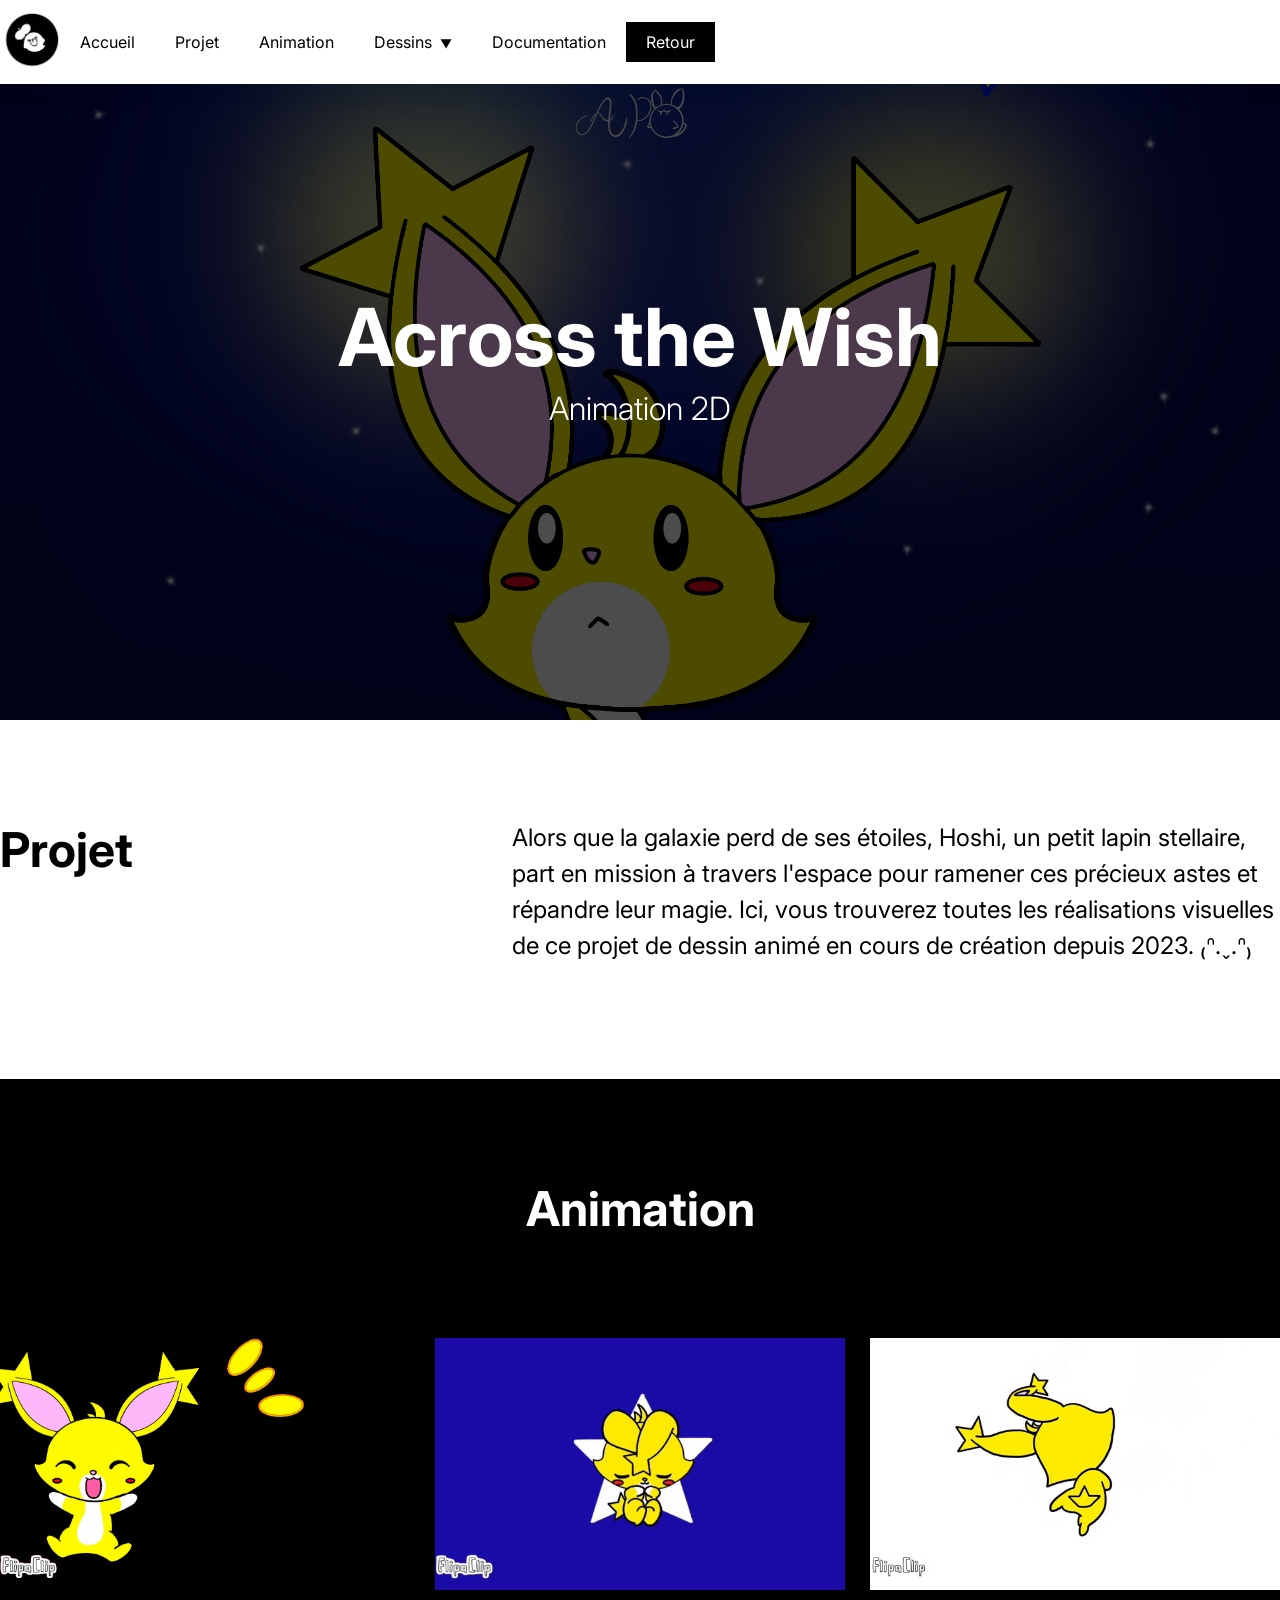
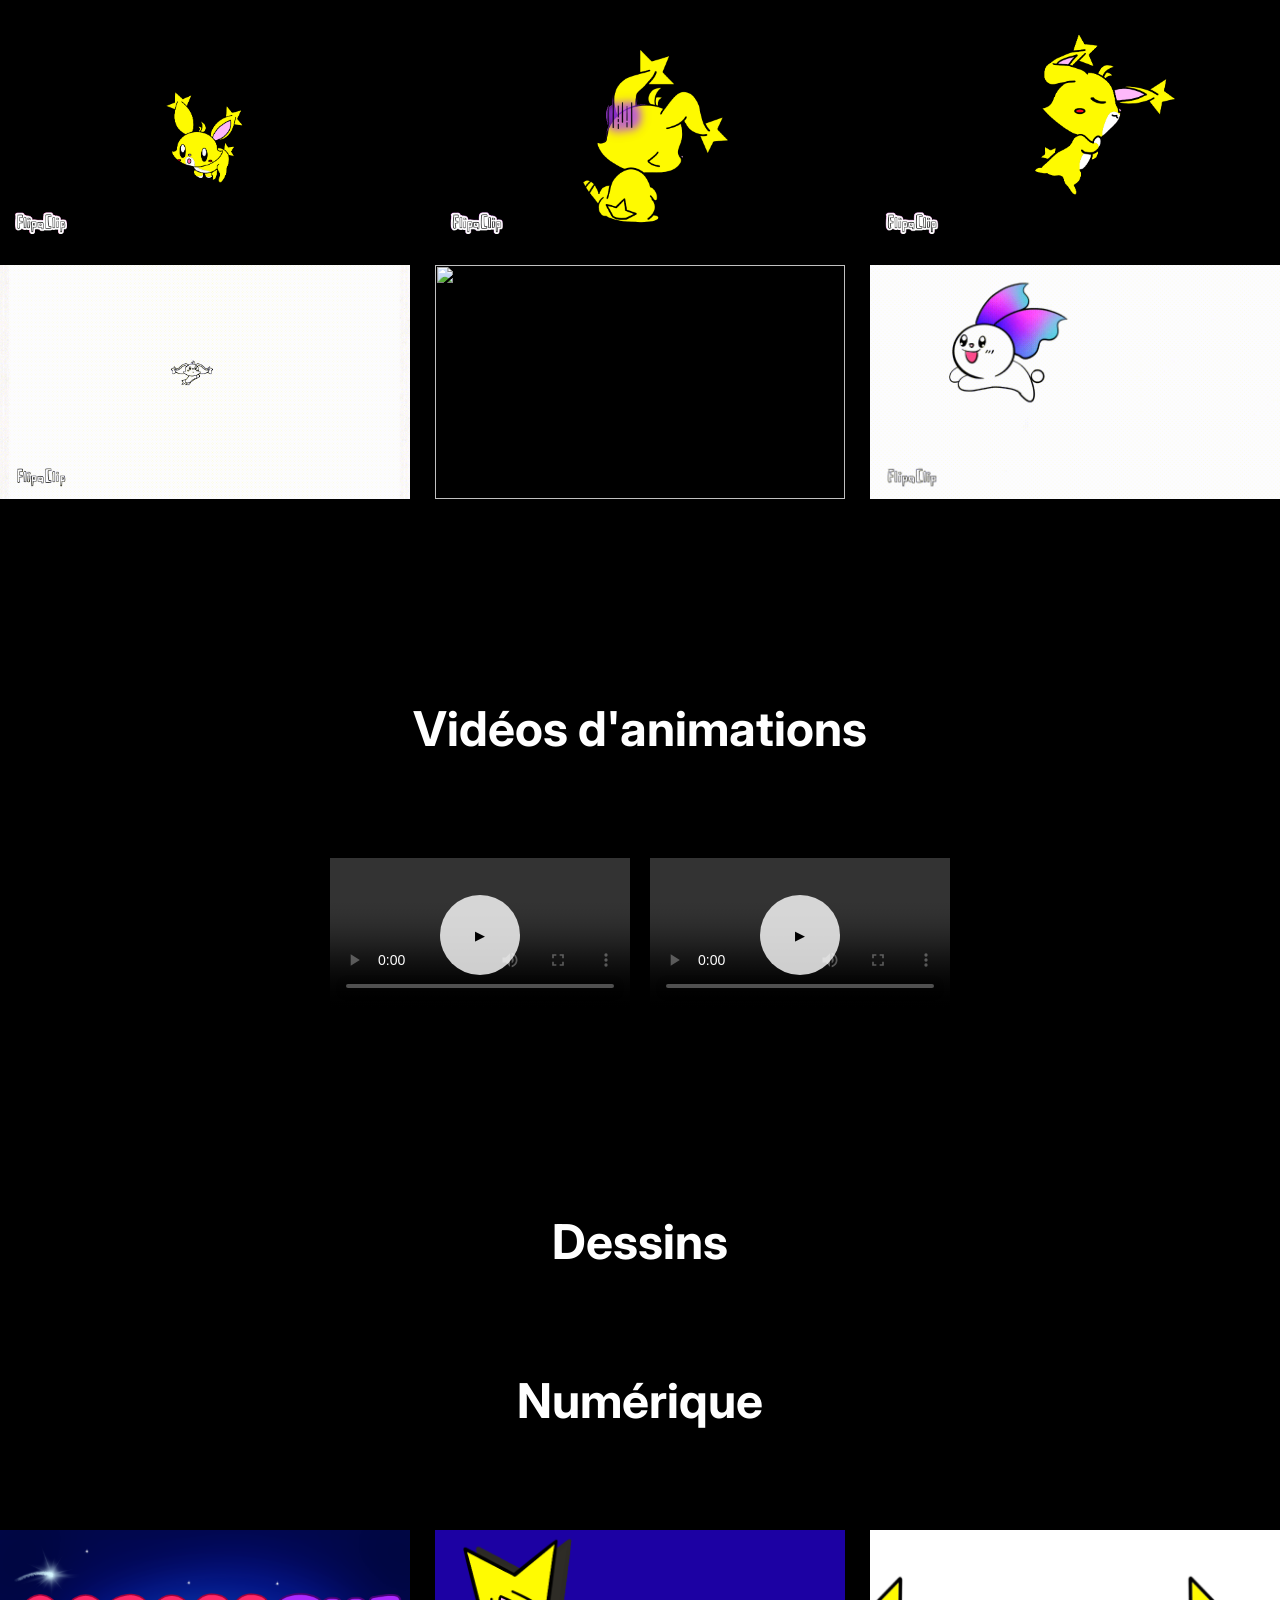
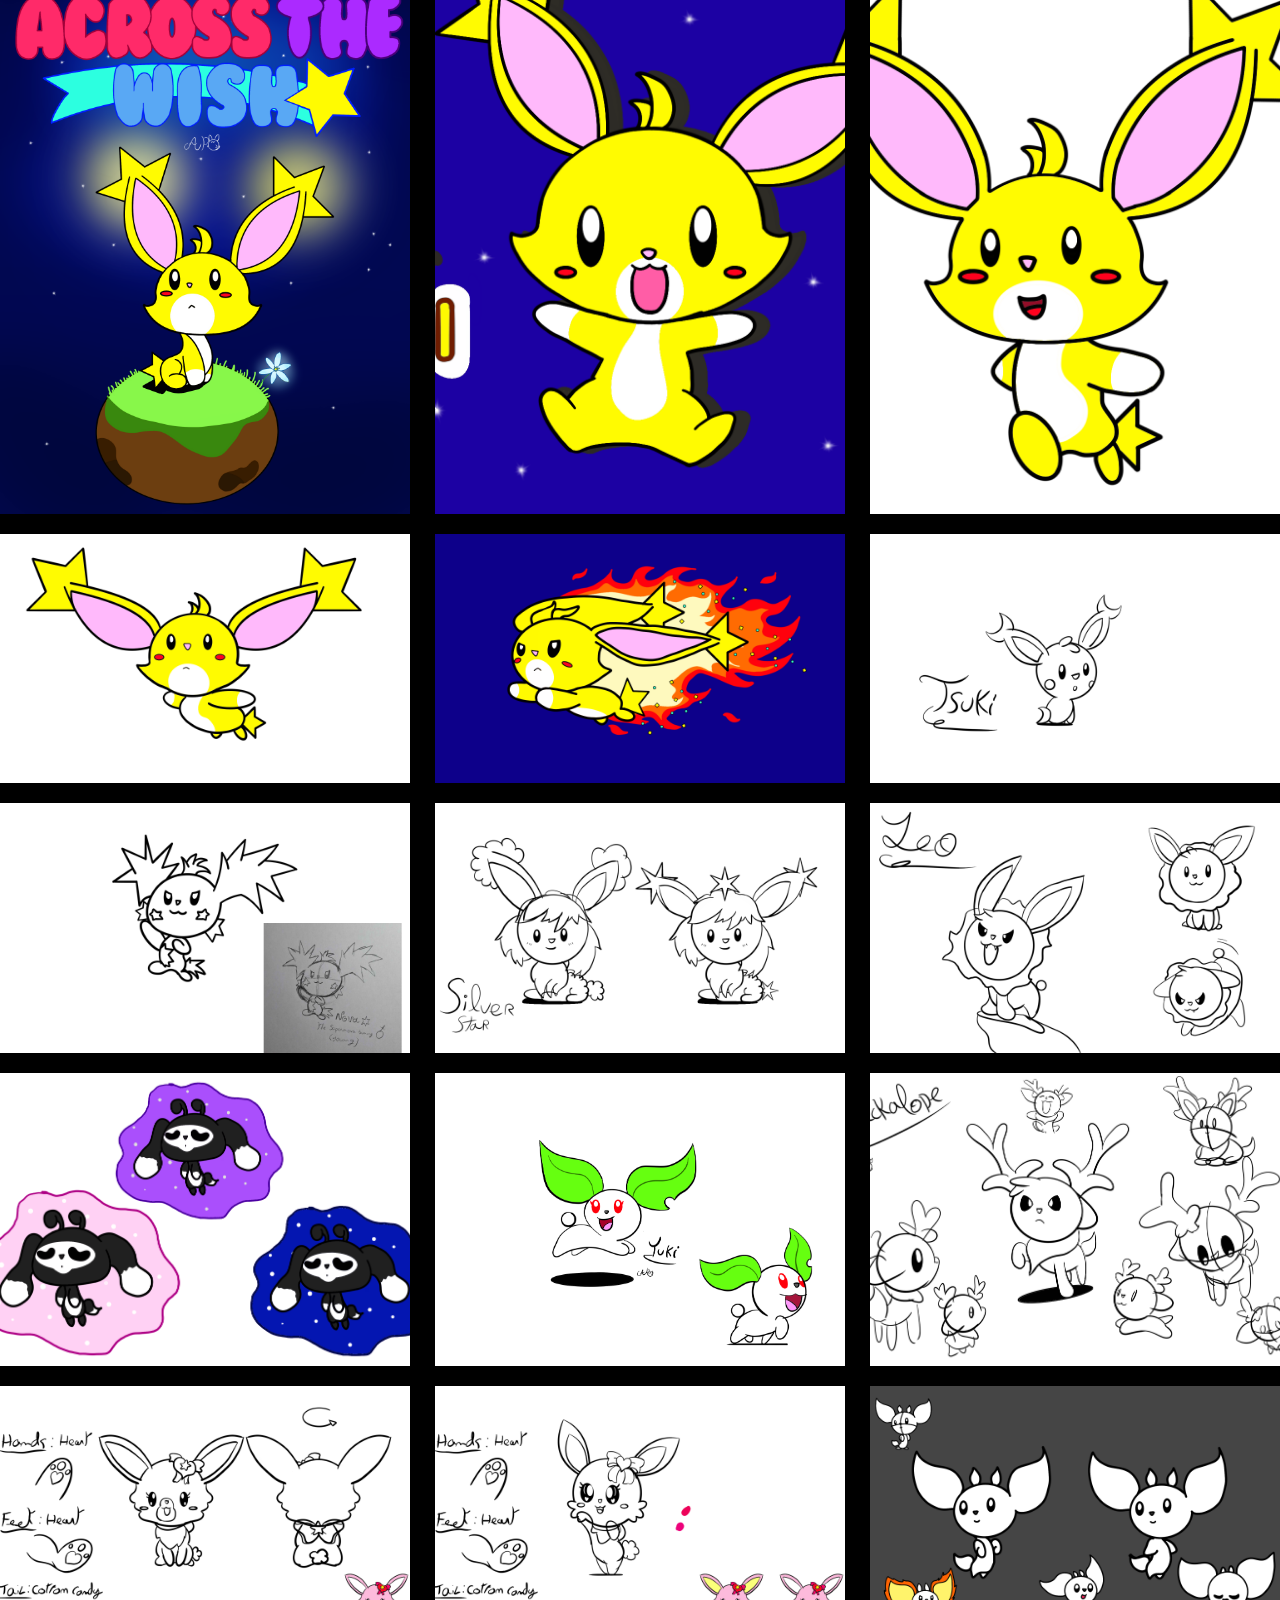
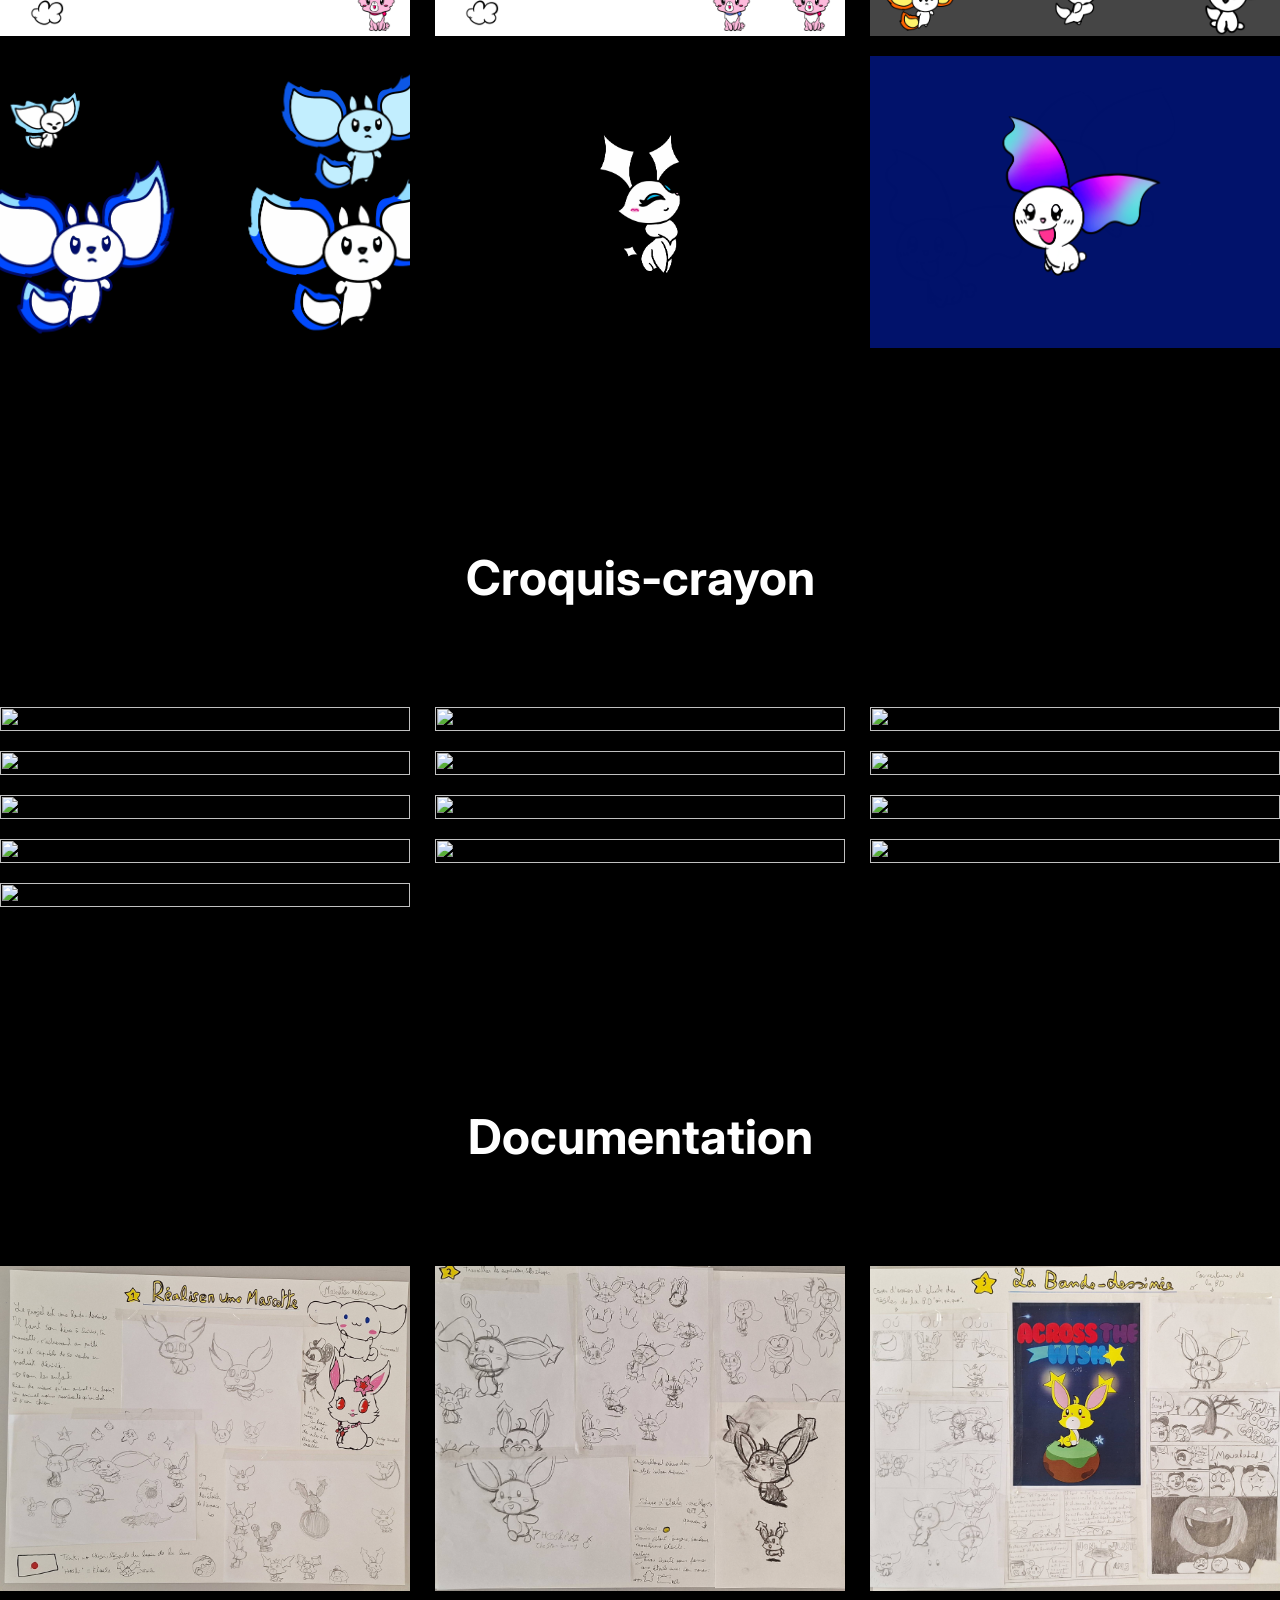
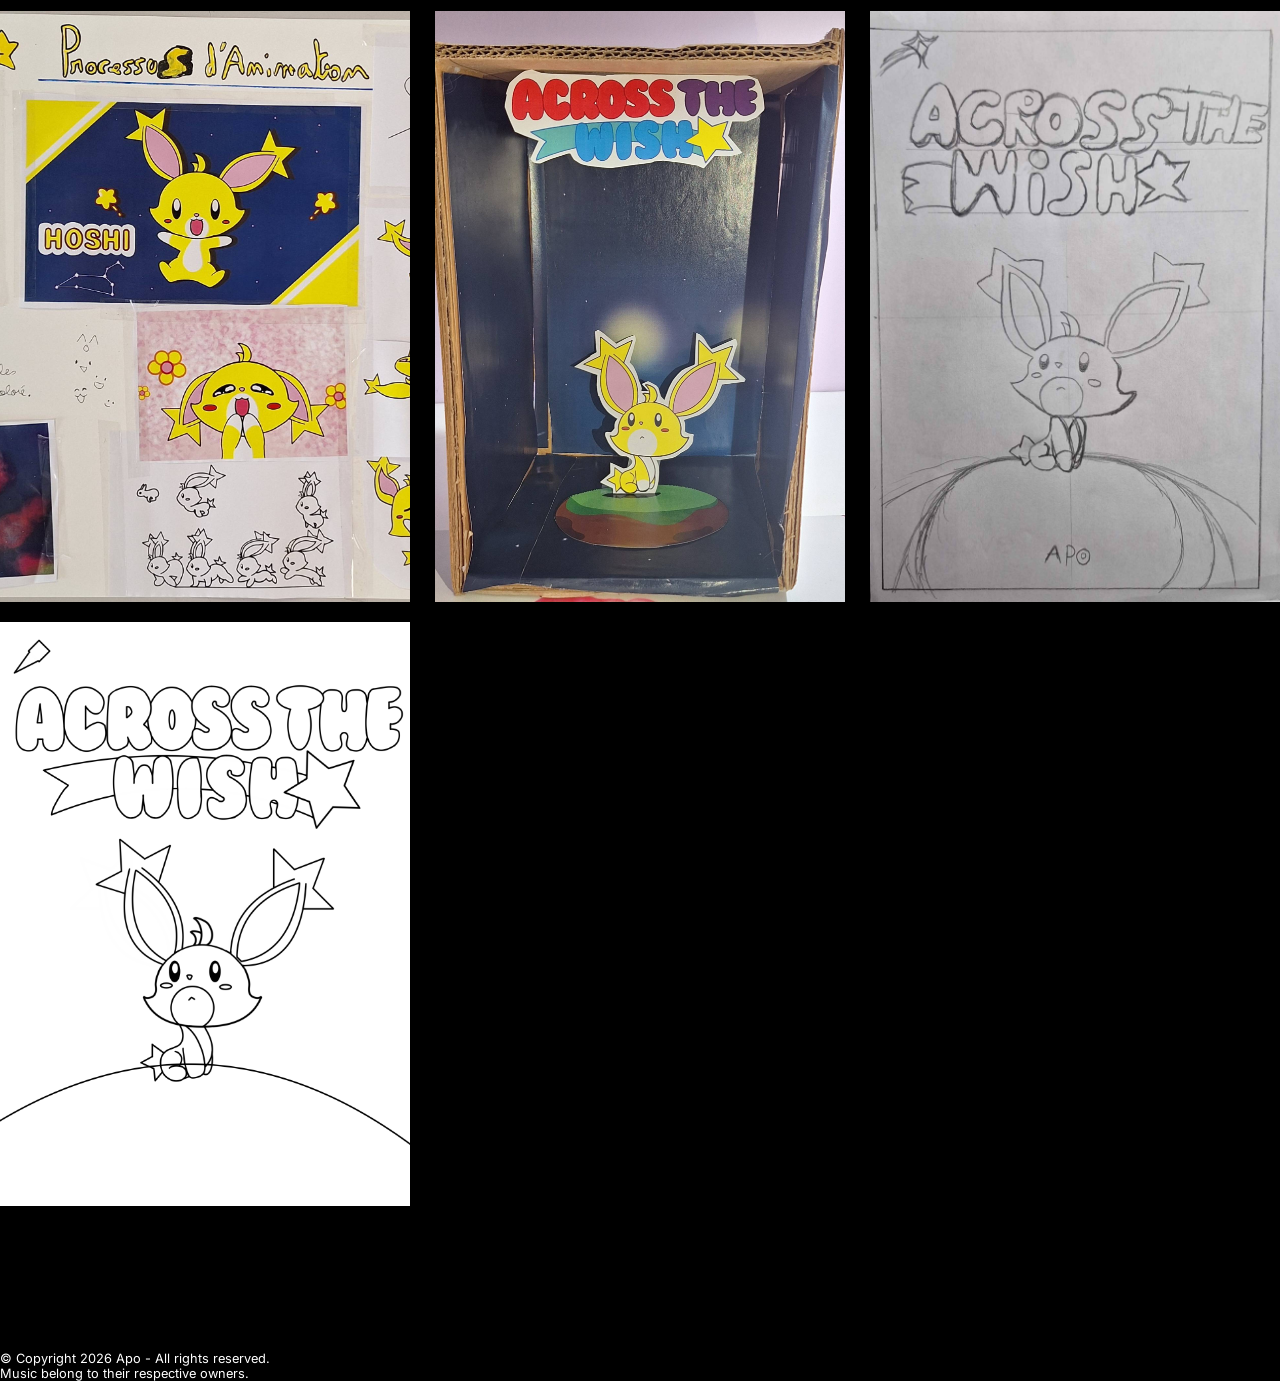
==== Gallery_1.html @ 6edc4057 "Update Gallery_1.html" ====
<!DOCTYPE html>
<html lang="fr">
    <head>
        <meta charset="utf-8" />
        <meta name="viewport" content="width=device-width, initial-scale=1" />
        <title>Across the Wish - Bubbleplace</title>
        <meta type="description" content="Voici mon portfolio" />
        <link href="https://fonts.googleapis.com/icon?family=Material+Icons" rel="stylesheet">
        <link rel="stylesheet" href="https://fonts.googleapis.com/css2?family=Material+Symbols+Outlined:opsz,wght,FILL,GRAD@20..48,100..700,0..1,-50..200&icon_names=home" />
        <link rel="stylesheet" href="https://fonts.googleapis.com/css2?family=Material+Symbols+Outlined:opsz,wght,FILL,GRAD@24,400,0,0&icon_names=palette" />
        <link rel="stylesheet" href="styles/styles.css" type="text/css">
        <script src="https://cdn.weglot.com/weglot.min.js"></script>
        <script src="js/weglot-init.js"></script>
    </head>
    <body>
        <header>
            <div class="boxed">
                <div class="flex aligncenter space-between">
                    <!-- GROUPE GAUCHE -->
                    <div class="left-group flex aligncenter">
                        <a href="img/website/Apopo_logo.png" class="header-logo">
                        <img src="img/website/Apopo_logo.png">
                        </a>
                    <ul class="header-menu header-menu-main">
                        <li><a href="#accueil">Accueil</a></li>
                        <li><a href="#projet">Projet</a></li>
                        <li><a href="#animation">Animation</a></li>
                        <li class="dropdown">
                            <a href="#dessins">Dessins<span class="dropdown-arrow">▼</span></a>
                            <ul class="submenu">
                                <li><a href="#numérique">Numérique</a></li> 
                                <li><a href="#croquis">Croquis-crayon</a></li>
                            </ul>
                        </li>
                        <li><a href="#documentation">Documentation</a></li>
                        <li><a href="./index.html#realisations">Retour</a></li>
                    </ul>
                </div>
            </div>
        </header>
        <div id="accueil" class="slider">
                <img src="img/Gallery_1/Title/Title_AW.png" class="slider-background">
                <div class="slider-content">
                    <h1>Across the Wish</h1>
                    <p>Animation 2D</p>
                </div>
            </div>

        <div id="projet" class="section">
            <div class="boxed">
                <div class="flex toColumn mCenter">
                    <div class="w40 wm100">
                        <h2>Projet</h2> 
                    </div>
                    <div class="w60 wm100">
                        <p>Alors que la galaxie perd de ses étoiles, Hoshi, un petit lapin stellaire, part en mission à travers l'espace pour ramener ces précieux astes et répandre leur magie. Ici, vous trouverez toutes les réalisations visuelles de ce projet de dessin animé en cours de création depuis 2023. ₍ᐢ.ˬ.ᐢ₎ </p>
                    </div>
                </div>
            </div>
        </div>

        <div id="animation" class="section dark">
            <div class="boxed text-center"> 
                <h2>Animation</h2>
                <div class="flex wrap gap20 space-between">
                    <div class="w32 wm47 gallery1">
                            <a href="img/Gallery_1/Animation_gif/Hoshi-youpi.gif"><img src="img/Gallery_1/Animation_gif/Hoshi-youpi.gif"></a>
                    </div>
                    <div class="w32 wm47 gallery1">
                            <a href="img/Gallery_1/Animation_gif/Hoshi-Intro.gif"><img src="img/Gallery_1/Animation_gif/Hoshi-Intro.gif"></a>
                    </div>
                    <div class="w32 wm47 gallery1">
                            <a href="img/Gallery_1/Animation_gif/Hoshi pirouette.gif"><img src="img/Gallery_1/Animation_gif/Hoshi pirouette.gif"></a>
                    </div>
                    <div class="w32 wm47 gallery1">
                            <a href="img/Gallery_1/Animation_gif/Hoshi-run.gif"><img src="img/Gallery_1/Animation_gif/Hoshi-run.gif"></a>
                    </div>
                    <div class="w32 wm47 gallery1">
                            <a href="img/Gallery_1/Animation_gif/Hoshi-sad.gif"><img src="img/Gallery_1/Animation_gif/Hoshi-sad.gif"></a>
                    </div>
                    <div class="w32 wm47 gallery1">
                            <a href="img/Gallery_1/Animation_gif/Hoshi-spin-infinite.gif"><img src="img/Gallery_1/Animation_gif/Hoshi-spin-infinite.gif"></a>
                    </div>
                    <div class="w32 wm47 gallery1">
                            <a href="img/Gallery_1/Animation_gif/Hoshi-vole-teste.gif"><img src="img/Gallery_1/Animation_gif/Hoshi-vole-teste.gif"></a>
                    </div>
                    <div class="w32 wm47 gallery1">
                            <a href="img/Gallery_1/Animation_gif/Introduction-du-projet.gif"><img src="img/Gallery_1/Animation_gif/Introduction-du-projet.gif"></a>
                    </div>
                    <div class="w32 wm47 gallery1">
                            <a href="img/Gallery_1/Animation_gif/Jumpingrabbit.gif"><img src="img/Gallery_1/Animation_gif/Jumpingrabbit.gif"></a>
                    </div>
                </div>
            </div>
        </div>

        <div id="video" class="section dark">
            <div class="boxed text-center"> 
                <h2>Vidéos d'animations</h2>
                <div class="flex wrap gap20" style="justify-content: center;">
                    <div style="max-width: 600px; position: relative;">
                        <video id="myVideo1" controls width="100%">
                            <source src="img/Gallery_1/Animation_vidéo/Hoshi Intro.mp4" type="video/mp4">
                        </video>
                        <button class="video-play-btn" id="playBtn1" onclick="document.getElementById('myVideo1').play()">
                            <span>▶</span>
                        </button>
                    </div>
                     <div style="max-width: 600px; position: relative;">
                        <video id="myVideo2" controls width="100%">
                            <source src="img/Gallery_1/Animation_vidéo/Introduction du projet.mp4" type="video/mp4">
                        </video>
                        <button class="video-play-btn" id="playBtn2" onclick="document.getElementById('myVideo2').play()">
                            <span>▶</span>
                        </button>
                    </div>
                </div>
            </div>
        </div>

        <div id="dessins" class="section dark">
                <div class="boxed text-center"> 
                    <h2>Dessins</h2>
                    <h2 id="numérique">Numérique</h2>
                    <div class="flex wrap gap20 space-between">
                        <div class="w32 wm47 gallery1">
                            <a href="img/Gallery_1/Title/Title_AW.png"><img src="img/Gallery_1/Title/Title_AW.png"></a>
                        </div>
                        <div class="w32 wm47 gallery1">
                            <a href="img/Gallery_1/Character/Numérique/Hoshi_presentation.png"><img src="img/Gallery_1/Character/Numérique/Hoshi_presentation.png"></a>
                        </div>
                        <div class="w32 wm47 gallery1">
                            <a href="img/Gallery_1/Character/Numérique/Hoshi_Artwork.png"><img src="img/Gallery_1/Character/Numérique/Hoshi_Artwork.png"></a>
                        </div>
                        <div class="w32 wm47 gallery1">
                            <a href="img/Gallery_1/Character/Numérique/Hoshi_Fly.png"><img src="img/Gallery_1/Character/Numérique/Hoshi_Fly.png"></a>
                        </div>
                        <div class="w32 wm47 gallery1">
                            <a href="img/Gallery_1/Character/Numérique/Hoshi_Dash.png"><img src="img/Gallery_1/Character/Numérique/Hoshi_Dash.png"></a>
                        </div>
                        <div class="w32 wm47 gallery1">
                            <a href="img/Gallery_1/Character/Numérique/Tsuki.png"><img src="img/Gallery_1/Character/Numérique/Tsuki.png"></a>
                        </div>
                        <div class="w32 wm47 gallery1">
                            <a href="img/Gallery_1/Character/Numérique/Nova_Artwork.png"><img src="img/Gallery_1/Character/Numérique/Nova_Artwork.png"></a>
                        </div>
                        <div class="w32 wm47 gallery1">
                            <a href="img/Gallery_1/Character/Numérique/Silver_star.png"><img src="img/Gallery_1/Character/Numérique/Silver_star.png"></a>
                        </div>
                        <div class="w32 wm47 gallery1">
                            <a href="img/Gallery_1/Character/Numérique/Leo.png"><img src="img/Gallery_1/Character/Numérique/Leo.png"></a>
                        </div>
                        <div class="w32 wm47 gallery1">
                            <a href="img/Gallery_1/Character/Numérique/Cosmo_Artwork2.png"><img src="img/Gallery_1/Character/Numérique/Cosmo_Artwork2.png"></a>
                        </div>
                        <div class="w32 wm47 gallery1">
                            <a href="img/Gallery_1/Character/Numérique/Yuki.png"><img src="img/Gallery_1/Character/Numérique/Yuki.png"></a>
                        </div>
                        <div class="w32 wm47 gallery1">
                            <a href="img/Gallery_1/Character/Numérique/Jackalope.png"><img src="img/Gallery_1/Character/Numérique/Jackalope.png"></a>
                        </div>
                        <div class="w32 wm47 gallery1">
                            <a href="img/Gallery_1/Character/Numérique/Heart_rabbit_concept.png"><img src="img/Gallery_1/Character/Numérique/Heart_rabbit_concept.png"></a>
                        </div>
                        <div class="w32 wm47 gallery1">
                            <a href="img/Gallery_1/Character/Numérique/Heart_rabbit.png"><img src="img/Gallery_1/Character/Numérique/Heart_rabbit.png"></a>
                        </div>
                        <div class="w32 wm47 gallery1">
                            <a href="img/Gallery_1/Character/Numérique/Lumi_Artwork.png"><img src="img/Gallery_1/Character/Numérique/Lumi_Artwork.png"></a>
                        </div>
                        <div class="w32 wm47 gallery1">
                            <a href="img/Gallery_1/Character/Numérique/Lumi_Artwork2.png"><img src="img/Gallery_1/Character/Numérique/Lumi_Artwork2.png"></a>
                        </div>
                        <div class="w32 wm47 gallery1">
                            <a href="img/Gallery_1/Character/Numérique/Stella_pose.png"><img src="img/Gallery_1/Character/Numérique/Stella_pose.png"></a>
                        </div>
                        <div class="w32 wm47 gallery1">
                            <a href="img/Gallery_1/Character/Numérique/Aurora.png"><img src="img/Gallery_1/Character/Numérique/Aurora.png"></a>
                        </div>
                    </div>
                </div>
            </div>
        </div>
        <div id="croquis" class="section dark">
            <div class="boxed text-center"> 
                <h2>Croquis-crayon</h2>
                <div class="flex wrap gap20 space-between">
                    <div class="w32 wm47 gallery1">
                            <a href="img/Gallery_1/Character/croquis/Hoshi_croquis.jpg"><img src="img/Gallery_1/Character/croquis/Hoshi_croquis.jpg"></a>
                        </div>
                        <div class="w32 wm47 gallery1">
                            <a href="img/Gallery_1/Character/croquis/Hoshi expressions_croquis.jpg"><img src="img/Gallery_1/Character/croquis/Hoshi expressions_croquis.jpg"></a>
                        </div>
                        <div class="w32 wm47 gallery1">
                            <a href="img/Gallery_1/Character/croquis/Hoshi fly 1_croquis.jpg"><img src="img/Gallery_1/Character/croquis/Hoshi fly 1_croquis.jpg"></a>
                        </div>
                        <div class="w32 wm47 gallery1">
                            <a href="img/Gallery_1/Character/croquis/Hoshi fly 2_croquis.jpg"><img src="img/Gallery_1/Character/croquis/Hoshi fly 2_croquis.jpg"></a>
                        </div>
                        <div class="w32 wm47 gallery1">
                            <a href="img/Gallery_1/Character/croquis/Hoshi dash_croquis.jpg"><img src="img/Gallery_1/Character/croquis/Hoshi dash_croquis.jpg"></a>
                        </div>
                        <div class="w32 wm47 gallery1">
                            <a href="img/Gallery_1/Character/croquis/Hoshi_fusain.jpg"><img src="img/Gallery_1/Character/croquis/Hoshi_fusain.jpg"></a>
                        </div>
                        <div class="w32 wm47 gallery1">
                            <a href="img/Gallery_1/Character/croquis/Hoshi_croquis2.jpg"><img src="img/Gallery_1/Character/croquis/Hoshi_croquis2.jpg"></a>
                        </div>
                        <div class="w32 wm47 gallery1">
                            <a href="img/Gallery_1/Character/croquis/Moon_croquis.jpg"><img src="img/Gallery_1/Character/croquis/Moon_croquis.jpg"></a>
                        </div>
                        <div class="w32 wm47 gallery1">
                            <a href="img/Gallery_1/Character/croquis/Page de croquis.jpg"><img src="img/Gallery_1/Character/croquis/Page de croquis.jpg"></a>
                        </div>
                        <div class="w32 wm47 gallery1">
                            <a href="img/Gallery_1/Character/croquis/Lumi_croquis.jpg"><img src="img/Gallery_1/Character/croquis/Lumi_croquis.jpg"></a>
                        </div>
                        <div class="w32 wm47 gallery1">
                            <a href="img/Gallery_1/Character/croquis/Lumi_croquis2.jpg"><img src="img/Gallery_1/Character/croquis/Lumi_croquis2.jpg"></a>
                        </div>
                        <div class="w32 wm47 gallery1">
                            <a href="img/Gallery_1/Character/Croquis/Cosmo_croquis.jpg"><img src="img/Gallery_1/Character/croquis/Cosmo_croquis.jpg"></a>
                        </div>
                        <div class="w32 wm47 gallery1">
                            <a href="img/Gallery_1/Character/croquis/Angora_Sunny_croquis.jpg"><img src="img/Gallery_1/Character/croquis/Angora_Sunny_croquis.jpg"></a>
                        </div>
                    </div>
                </div>
            </div>
        </div>
        <div id="documentation" class="section dark">
                <div class="boxed text-center"> 
                    <h2>Documentation</h2>
                    <div class="flex wrap gap20 space-between">
                        <div class="w32 wm47 gallery1">
                            <a href="img/Gallery_1/Dossier documentaire/Planche 1.jpg"><img src="img/Gallery_1/Dossier documentaire/Planche 1.jpg"></a>
                        </div>
                        <div class="w32 wm47 gallery1">
                            <a href="img/Gallery_1/Dossier documentaire/Planche 2.jpg"><img src="img/Gallery_1/Dossier documentaire/Planche 2.jpg"></a>
                        </div>
                        <div class="w32 wm47 gallery1">
                            <a href="img/Gallery_1/Dossier documentaire/Planche 3.jpg"><img src="img/Gallery_1/Dossier documentaire/Planche 3.jpg"></a>
                        </div>
                        <div class="w32 wm47 gallery1">
                            <a href="img/Gallery_1/Dossier documentaire/Planche 4.jpg"><img src="img/Gallery_1/Dossier documentaire/Planche 4.jpg"></a>
                        </div>
                        <div class="w32 wm47 gallery1">
                            <a href="img/Gallery_1/Promotion/Across the wish Nookbook.jpg"><img src="img/Gallery_1/Promotion/Across the wish Nookbook.jpg"></a>
                        </div>
                        <div class="w32 wm47 gallery1">
                            <a href="img/Gallery_1/Title/Title_croquis.jpg"><img src="img/Gallery_1/Title/Title_croquis.jpg"></a>
                        </div>
                        <div class="w32 wm47 gallery1">
                            <a href="img/Gallery_1/Title/Title_croquis_numérique.png"><img src="img/Gallery_1/Title/Title_croquis_numérique.png"></a>
                        </div>
                    </div>
                </div>
            </div>
            <footer id="infos">
                    <br><br><br>&copy; Copyright 2026 Apo - All rights reserved.  <br> Music belong to their respective owners.
            </footer>
        </div>
    
        <!-- Lightbox / visualiseur plein écran -->
        <div id="lightbox" class="hidden" aria-hidden="true">
            <button class="lb-close" aria-label="Fermer">&times;</button>
            <button class="lb-prev" aria-label="Précédent">&#10094;</button>
            <div class="lb-content">
                <img class="lb-image" src="" alt="">
                <div class="lb-caption"></div>
            </div>
            <button class="lb-next" aria-label="Suivant">&#10095;</button>
        </div>

    <script src="js/app.js"></script>
    </body>
</html>
---- styles/styles.css ----
@import url('https://fonts.googleapis.com/css2?family=Inter:ital,opsz,wght@0,14..32,100..900;1,14..32,100..900&display=swap');

*{
    margin: 0;
    padding: 0;
}

body{
    font-family: 'Inter', sans-serif;
}

.slider{
    width: 100%;
    min-height: 80vh;
    aspect-ratio: 16/9;
    background: #000;
    position: relative;
}

.slider-background{
    width: 100%;
    height: 100%;
    object-fit: cover;
    filter: brightness(30%);
}

.slider-content{
    position: absolute;
    top: 50%;
    left: 50%;
    transform: translate(-50%, -50%);
    text-align: center;
}

h1{
    color: #fff;
    font-size: 5rem;
}

h2{
    font-size: 3rem;
    margin-bottom: 100px;
}

p{
    font-size: 1.5rem;
    line-height: 1.5em;
}

.slider-content p{
    color: #fff;
    font-size: 2rem;
    font-weight: 300;
}

.section{
    padding: 100px 0;
}

.boxed{
    max-width: 1280px;
    margin-inline: auto;
}

.flex{
    display: flex;
}

.dark{
    background: #000;
    color: #fff;
}

.w40{
    width: 40%;
}

.w60{
    width: 60%;
}

.text-center{
    text-align: center;
}

.w25{
    width: 25%;
}

.w32{
    width: 32%;
}

.space-between{
    justify-content: space-between;
}

.gap20{
    gap: 20px;
}

.wrap{
    flex-wrap: wrap;
}


.skill{
    background: #fff;
    border-radius: 15px;
    padding: 20px;
    box-sizing: border-box;
    flex: 1 1 calc(25% - 15px);
    min-width: 0;
}

.skill img{
    width: 100px;
    height: 100px;
    aspect-ratio: 1/1;
    object-fit: contain;
}

.skill h3{
    color: #000;
    margin-top: 10px;
}

.realisation{
    height: auto;
    aspect-ratio: 1/1;
    position: relative;
}

.realisation h3{
    position: absolute;
    top: 50%;
    left: 50%;
    transform: translate(-50%, -50%);
    font-size: 2rem;
    width: max-content;
    opacity: 0;
    transition: .4s ease;
}

.realisation a{
    display: block;
    width: 100%;
    height: 100%;
    text-decoration: none;
    color: #fff;
}

.realisation img{
    width: 100%;
    height: 100%;
    object-fit: cover;
    filter: brightness(40%);
    transition: .4s ease;
}

.realisation:hover img{
    filter: brightness(60%);
}

.realisation:hover h3{
    opacity: 1;
}

.gallery1 img{
    width: 100%;
    height: 100%;
    object-fit: cover;
}

.gallery1 a, .gallery1 img{
    cursor: pointer;
}

.icon{
    display: block;
    font-size: 40px !important;
}

.label{
    display: block;
    font-weight: 700;
    text-transform: uppercase;
    margin: 10px 0;
    font-size: 1.5rem;
}

.value{
    display: block;
    font-size: 1.2rem;
}

.contact{
    border: 2px dashed #fff;
    border-radius: 15px;
    padding: 30px;
    box-sizing: border-box;
}

.icons8-discord{
    margin: 0 auto;
}

.aligncenter{
    align-items: center;
}

header{
    position: fixed;
    top: 0;
    left: 0;
    width: 100%;
    background: #fff;
    z-index: 999;
    padding-block: 10px;
    box-shadow: 1px 1px 25px rgba(0,0,0,0.07);
}

.header-logo{
    display: block;
}

.header-logo img{
    width: 60px;
}

.header-menu{
    display: flex;
    align-items: center;
    list-style: none;
    padding: 0;
    margin: 0;
}


.header-menu-lang {
    display: flex;
    gap: 10px;
    list-style: none;
    margin: 0;
    padding: 0;
}

/* Styles de base */
.lang-btn {
    background: transparent;
    border: 2px dashed transparent; /* invisible par défaut */
    padding: 6px 14px;
    border-radius: 10px;
    cursor: pointer;
    transition: .2s ease;
    font-size: 14px;
}

/* Effet au survol */
.lang-btn:hover {
    background: rgba(0,0,0,0.05);
}

/* ✅ Cadre actif */
.lang-btn.active {
    border-color: #fff;              /* pointillés blancs comme ton image */
    outline: 2px solid #000;         /* léger contraste */
    outline-offset: 3px;
}

.header-menu-main li a, .header-menu-lang li a{
    text-decoration: none;
    color: #000;
    padding: 10px 20px;
    display: block;
    box-sizing: border-box;
    transition: .2s ease;
}

.active{
    display: flex;
}

.header-menu-main li a:hover, .header-menu-lang li a:hover{
    background-color: #f2f2f2;
}

.header-menu-main li:last-child a{
    background-color: black;
    color: #fff;
}

/* Dropdown menu */
.dropdown{
    position: relative;
}

.submenu{
    display: none;
    position: absolute;
    top: 100%;
    left: 0;
    background: #fff;
    list-style: none;
    border-radius: 0 0 6px 6px;
    box-shadow: 0 4px 8px rgba(0,0,0,0.1);
    padding: 0;
    min-width: 180px;
    flex-direction: column;
}

.dropdown:hover .submenu{
    display: flex;
}

.submenu li a{
    display: block;
    padding: 12px 20px;
    text-decoration: none;
    color: #000;
    text-align: center;
    transition: background-color .2s ease;
}

.submenu li a:hover{
    background-color: #f2f2f2;
}

.dropdown-arrow{
    margin-left: 8px;
    display: inline-block;
    font-size: 0.75em;
    transition: transform .3s ease;
}

.dropdown:hover .dropdown-arrow{
    transform: rotate(180deg);
}

.header-menu-mobile{
    display: none;
    cursor: pointer;
    padding: 8px;
    border-radius: 4px;
    transition: 0.3s ease;
}

.header-menu-mobile:hover {
    background-color: #f0f0f0;
}

.header-menu-mobile .material-icons {
    font-size: 24px;
}

@media(max-width:810px){

    header{
        height: 60px !important;
    }

    .header-menu-mobile{
        display: flex;
        border: 0px;
        background-color: transparent;
        position: relative;
        left: auto;
        top: auto;
        transform: none;
        z-index: 991;
    }

    .header-logo{
        position: absolute;
        left: 50%;
        top: 50%;
        transform: translate(-50%, -50%);
        z-index: 9;
    }

    .header-menu{
        position: fixed;
        top: 60px;
        left: 0;
        width: 100%;
        height: calc(100vh - 60px);
        background-color: #fff;
        flex-direction: column;
        align-items: center;
        justify-content: center;
        gap: 30px;
        display: none;
        z-index: 990;
    }

    .header-menu.active{
        display: flex;
    }

    .header-menu li:last-child a{
        margin-top: 10px;
    }

    .header-menu li a {
        font-size: 1.1rem;
    }

    h2{
        font-size: 1.75rem;
        margin-bottom: 30px;
    }

    .slider{
        height: 60vh;
        margin-top: 60px;
    }

    .slider-content{
        width: 90%;
    }

    .slider-content p{
        margin-top: 20px;
        font-size: 1.5rem;
        text-wrap: balance;
    }

    h1{
        font-size: 2rem;
    }

    p{
        font-size: 1rem;
        text-wrap: balance;
    }

    .toColumn{
        flex-direction: column;
    }

    .mCenter{
        justify-content: center;
        align-items: center;
        text-align: center;
    }

    .wm100{
        width: 100% !important;
    }

    .section{
        padding: 50px 0;
    }

    .boxed{
        max-width: 90%;
        padding: 0 10px;
        box-sizing: border-box;
    }

    .wm47{
        width: 47%;
    }

    .mgap20{
        gap: 20px;
    }

    .skill{
        flex: 1 1 calc(50% - 10px);
        min-width: 0;
    }

    .skill img{
        width: 80px;
        height: 80px;
    }

    .w25, .w32, .w40, .w60 {
        width: 100% !important;
    }

    .realisation h3{
        font-size: 1.3rem;
    }

    .contact {
        padding: 20px;
    }

    .gap20 {
        gap: 15px;
    }
}

/* Lightbox / visualiseur plein écran */
#lightbox{
    position: fixed;
    inset: 0;
    display: flex;
    align-items: center;
    justify-content: center;
    background: rgba(0,0,0,0.9);
    z-index: 2000;
    padding: 20px;
    gap: 20px;
    transition: opacity .25s ease, visibility .25s ease;
}

#lightbox.hidden{
    opacity: 0;
    visibility: hidden;
    pointer-events: none;
}

#lightbox:not(.hidden){
    opacity: 1;
    visibility: visible;
    pointer-events: auto;
}

.lb-content{
    max-width: 90%;
    max-height: 90%;
    display: flex;
    flex-direction: column;
    align-items: center;
    justify-content: center;
}

.lb-image{
    max-width: 100%;
    max-height: 80vh;
    object-fit: contain;
    border-radius: 6px;
}

.lb-caption{
    color: #fff;
    text-align: center;
    margin-top: 10px;
    font-size: 14px;
}

.lb-close, .lb-prev, .lb-next{
    position: absolute;
    background: rgba(255,255,255,0.08);
    border: none;
    color: #fff;
    padding: 10px 14px;
    cursor: pointer;
    font-size: 28px;
    border-radius: 6px;
}

.lb-close{ top: 20px; right: 20px; }
.lb-prev{ left: 20px; top: 50%; transform: translateY(-50%); }
.lb-next{ right: 20px; top: 50%; transform: translateY(-50%); }

.lb-close:hover, .lb-prev:hover, .lb-next:hover{ background: rgba(255,255,255,0.14); }

/* Optimisations pour téléphones très petits */
@media(max-width:480px){
    .slider-content h1{
        font-size: 1.5rem;
    }

    h2{
        font-size: 1.4rem !important;
        margin-bottom: 20px !important;
    }

    .slider-content p{
        font-size: 1rem !important;
    }

    .skill{
        flex: 1 1 100%;
        margin-bottom: 10px;
    }

    .skill img{
        width: 60px;
        height: 60px;
    }

    .realisation{
        aspect-ratio: auto;
        min-height: 200px;
    }

    .w32{
        width: 100% !important;
    }

    .wm47{
        width: 100% !important;
    }

    .contact{
        padding: 15px !important;
        border: 1px solid #ffffff80;
    }

    .icon{
        font-size: 30px !important;
    }

    .label{
        font-size: 1.2rem !important;
    }

    .value{
        font-size: 1rem;
    }

    .header-logo img{
        width: 50px;
    }

    .lb-prev, .lb-next{
        padding: 8px 10px;
        font-size: 20px;
    }

    .lb-image{
        max-height: 60vh;
    }
}

/* Bouton play vidéo */
.video-play-btn {
    position: absolute;
    top: 50%;
    left: 50%;
    transform: translate(-50%, -50%);
    width: 80px;
    height: 80px;
    border: none;
    border-radius: 50%;
    background: rgba(255, 255, 255, 0.8);
    cursor: pointer;
    display: flex;
    align-items: center;
    justify-content: center;
    z-index: 10;
    transition: all 0.3s ease;
}

.video-play-btn:hover {
    background: rgba(255, 255, 255, 1);
    transform: translate(-50%, -50%) scale(1.1);
}

.video-play-btn.hidden {
    display: none;
}

    .lb-image{ max-height: 70vh; }

/* Icons */
.icons8-discord {
    display: inline-block;
    width: 50px;
    height: 50px;
    background: url('[data-uri]') 50% 50% no-repeat;
    background-size: 100%; }
/* mette html : <div class="icons8-discord"></div> */
.icons8-x { 
    display: inline-block;
    width: 30px;
    height: 30px;
    background: url('[data-uri]') 50% 50% no-repeat;
    background-size: 100%; }

    
form {
    margin-bottom: 60px; /* Ajuste la valeur comme tu veux (px, rem...) */
}

#infos {
    color: white;
    background-color: black;
    font-size: 0.8em;
}
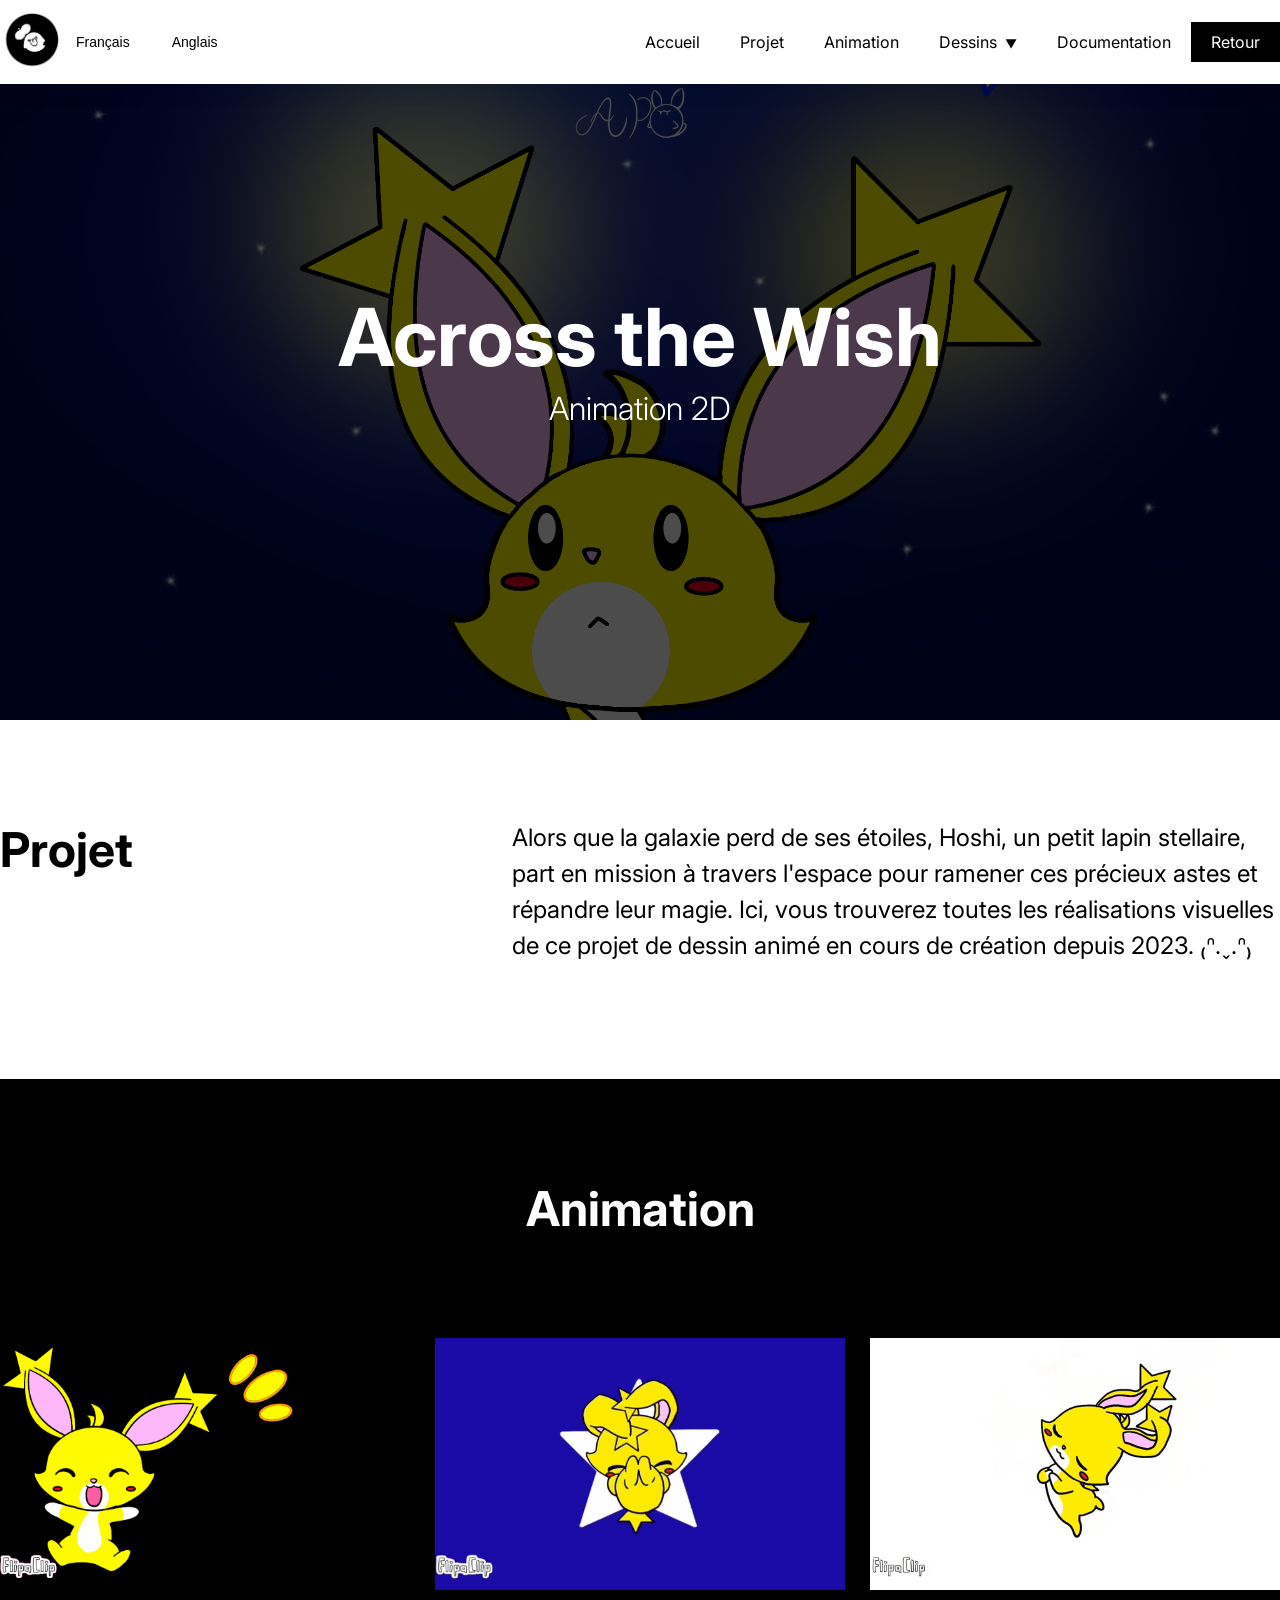
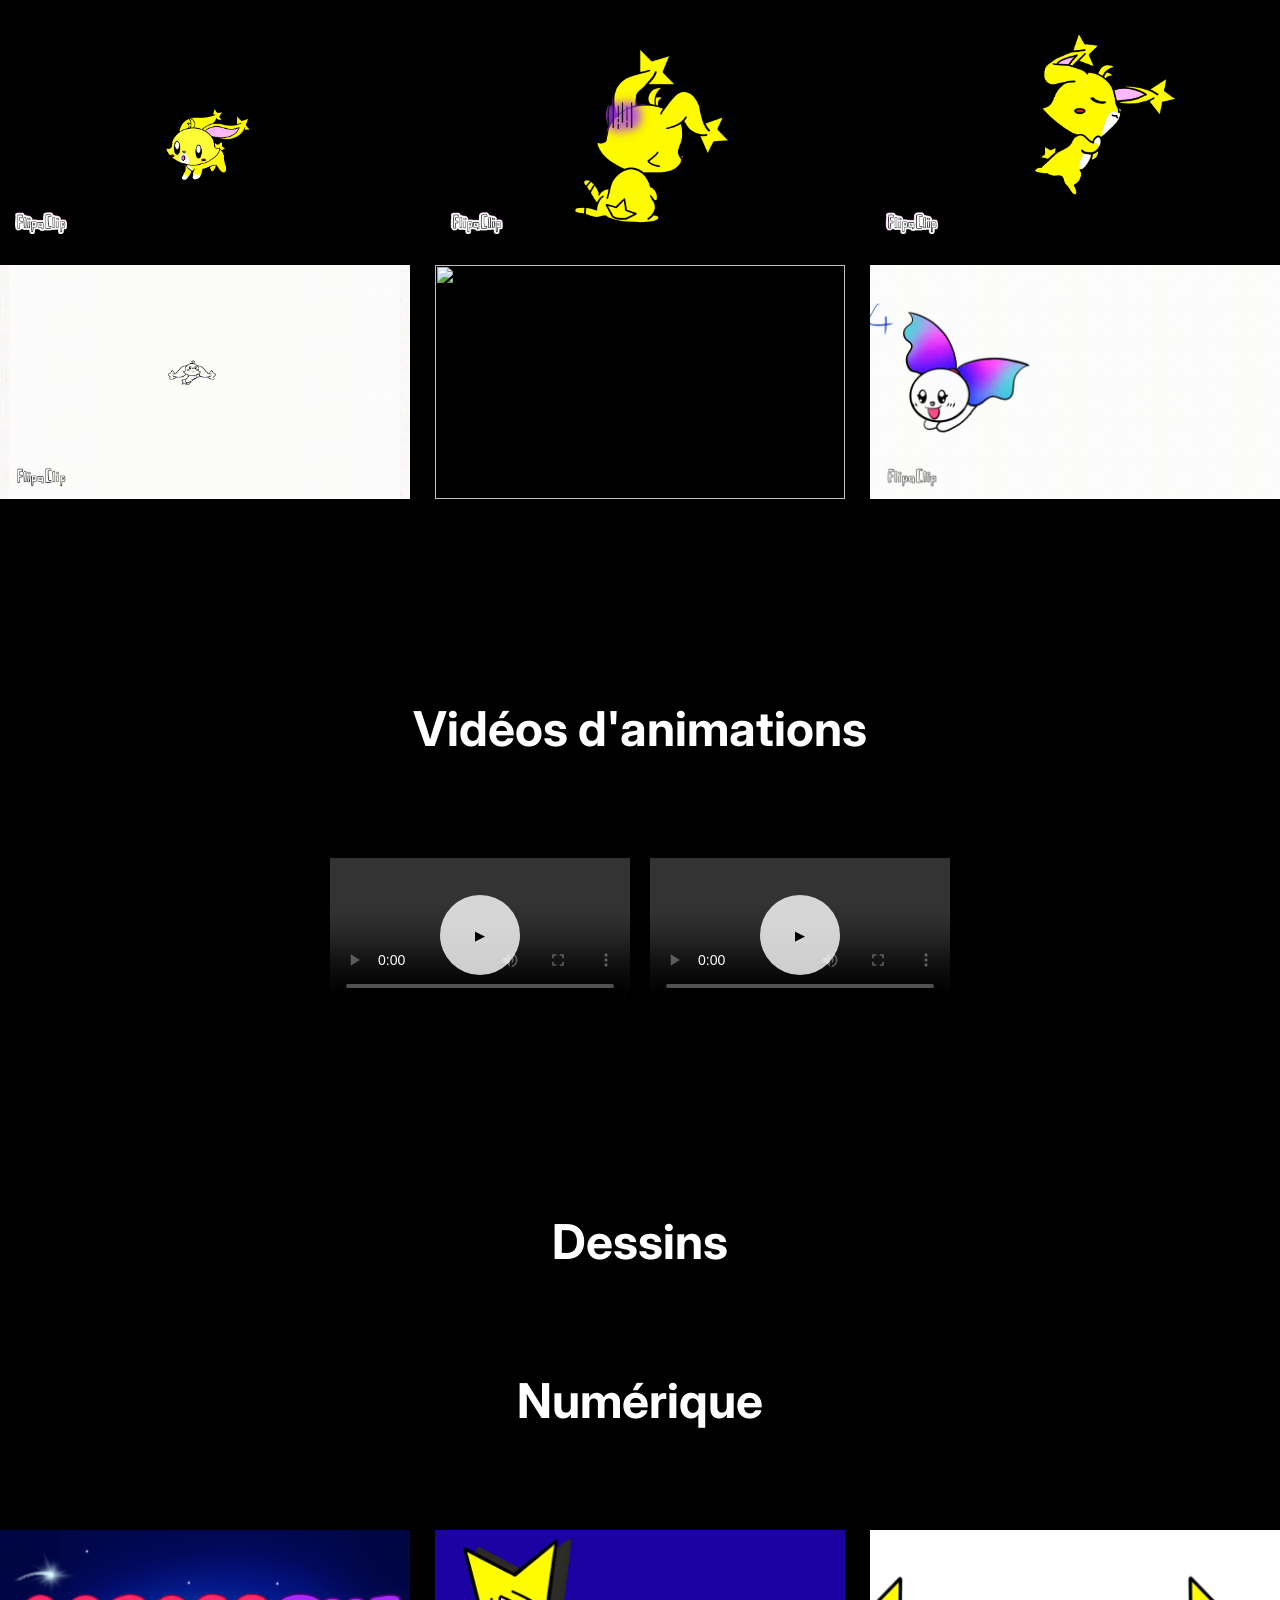
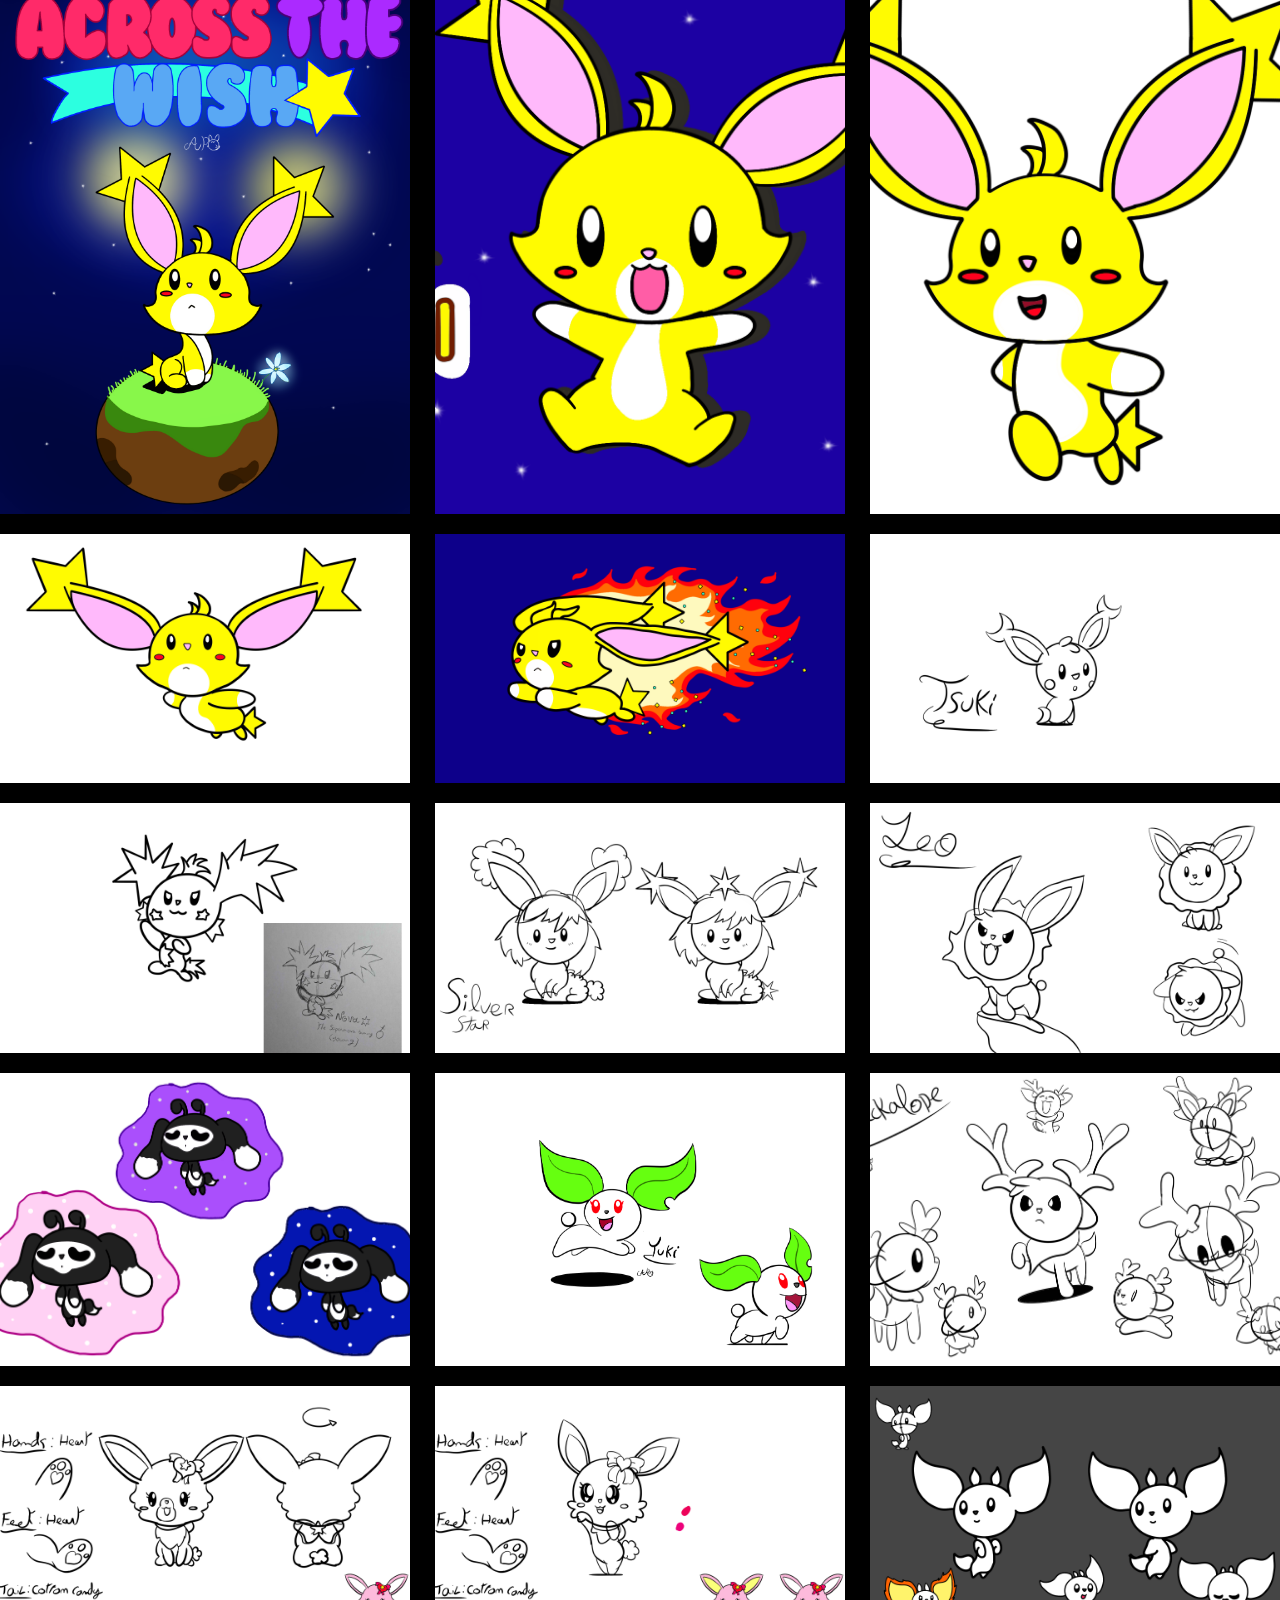
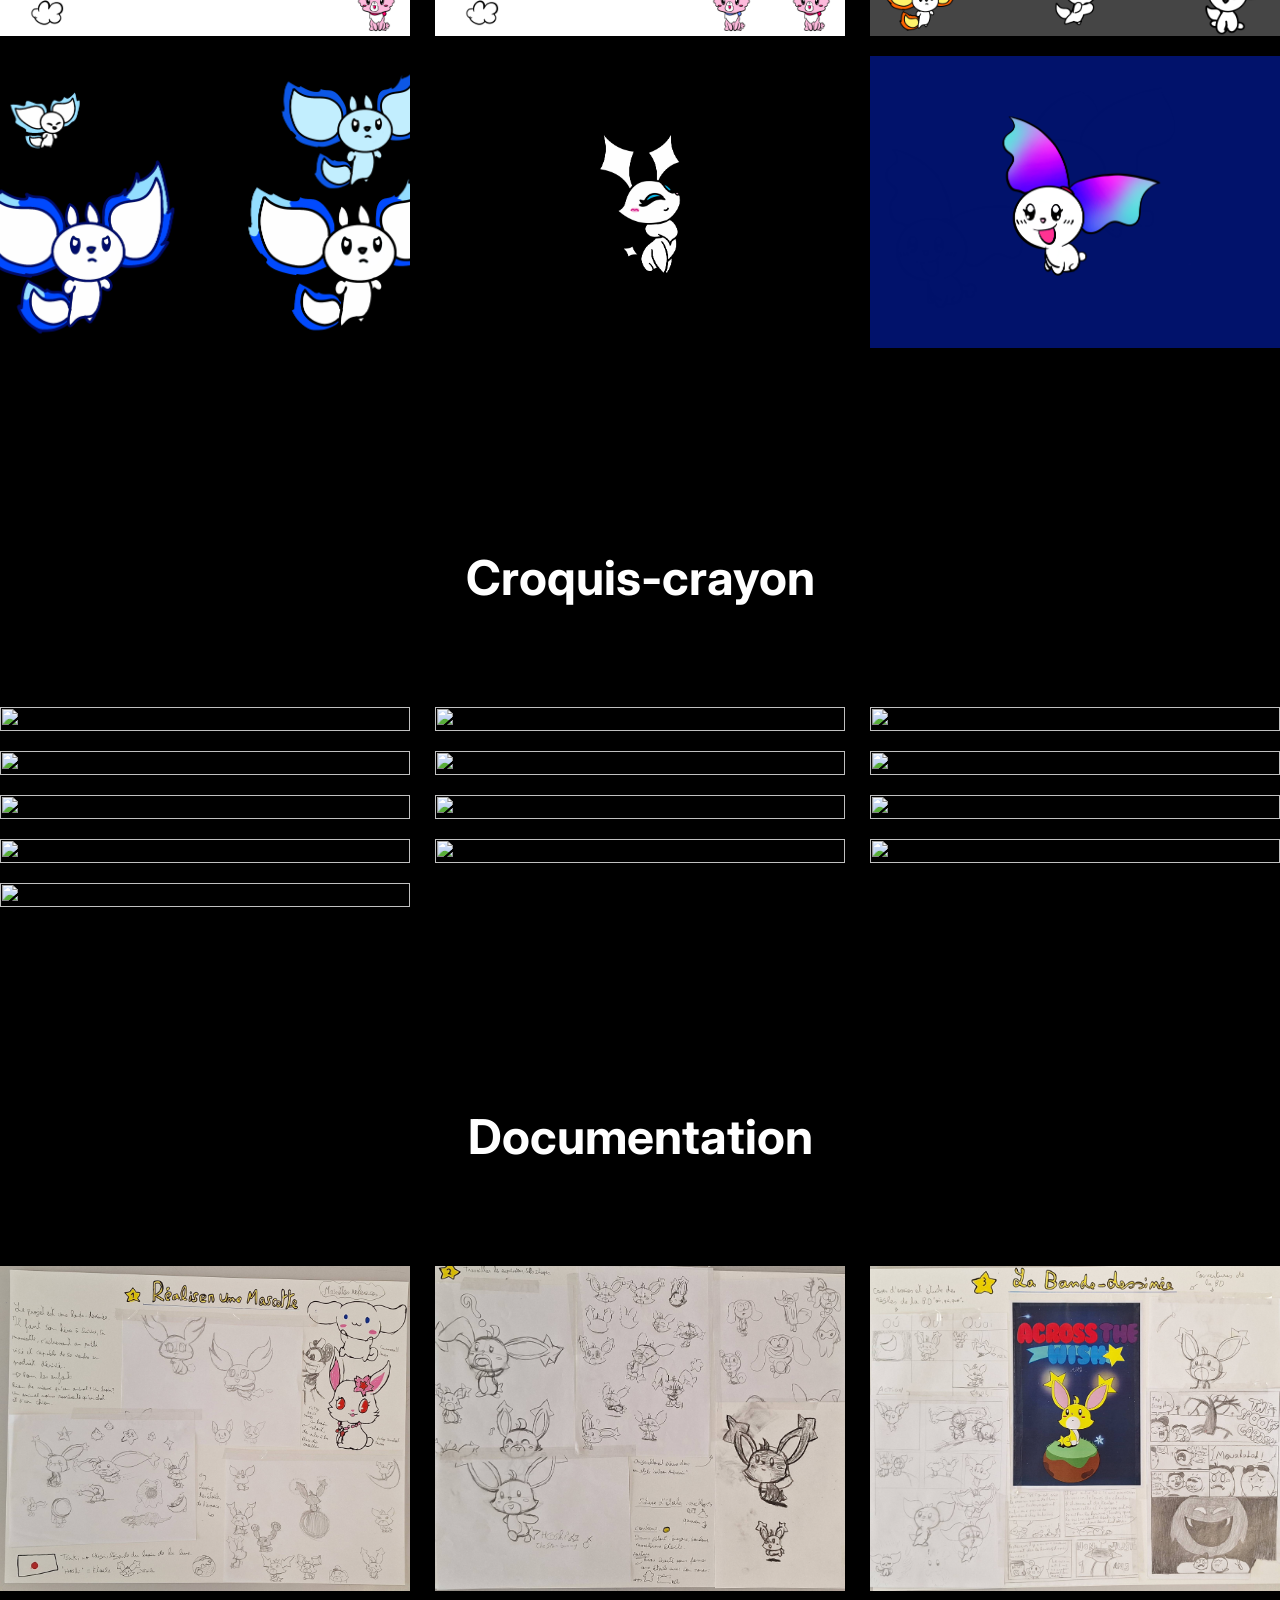
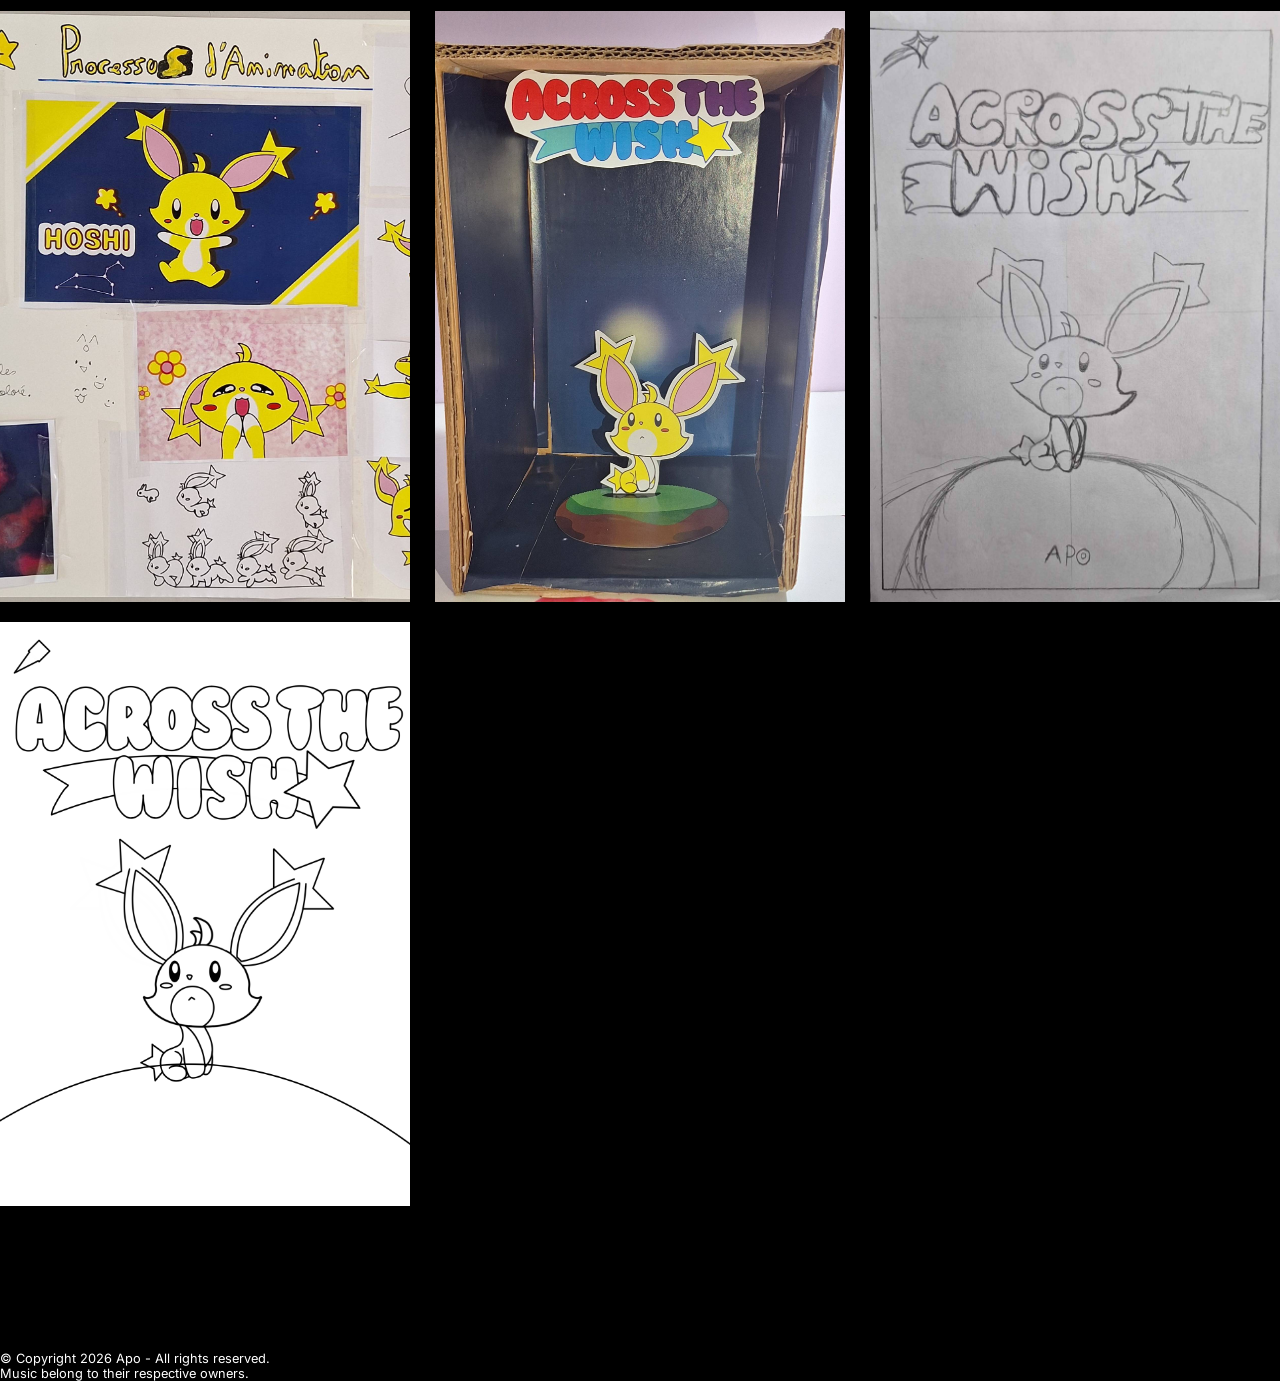
==== commit 32d751bc: "Update Gallery_1.html" ====
--- a/Gallery_1.html
+++ b/Gallery_1.html
@@ -21,6 +21,12 @@
                         <a href="img/website/Apopo_logo.png" class="header-logo">
                         <img src="img/website/Apopo_logo.png">
                         </a>
+                        
+                        <ul class="header-menu-lang" aria-label="Sélecteur de langue">
+                            <li><button class="lang-btn" data-lang="fr" id="btn-fr">Français</button></li>
+                            <li><button class="lang-btn" data-lang="en" id="btn-en">Anglais</button></li>
+                        </ul>
+                    </div>
                     <ul class="header-menu header-menu-main">
                         <li><a href="#accueil">Accueil</a></li>
                         <li><a href="#projet">Projet</a></li>
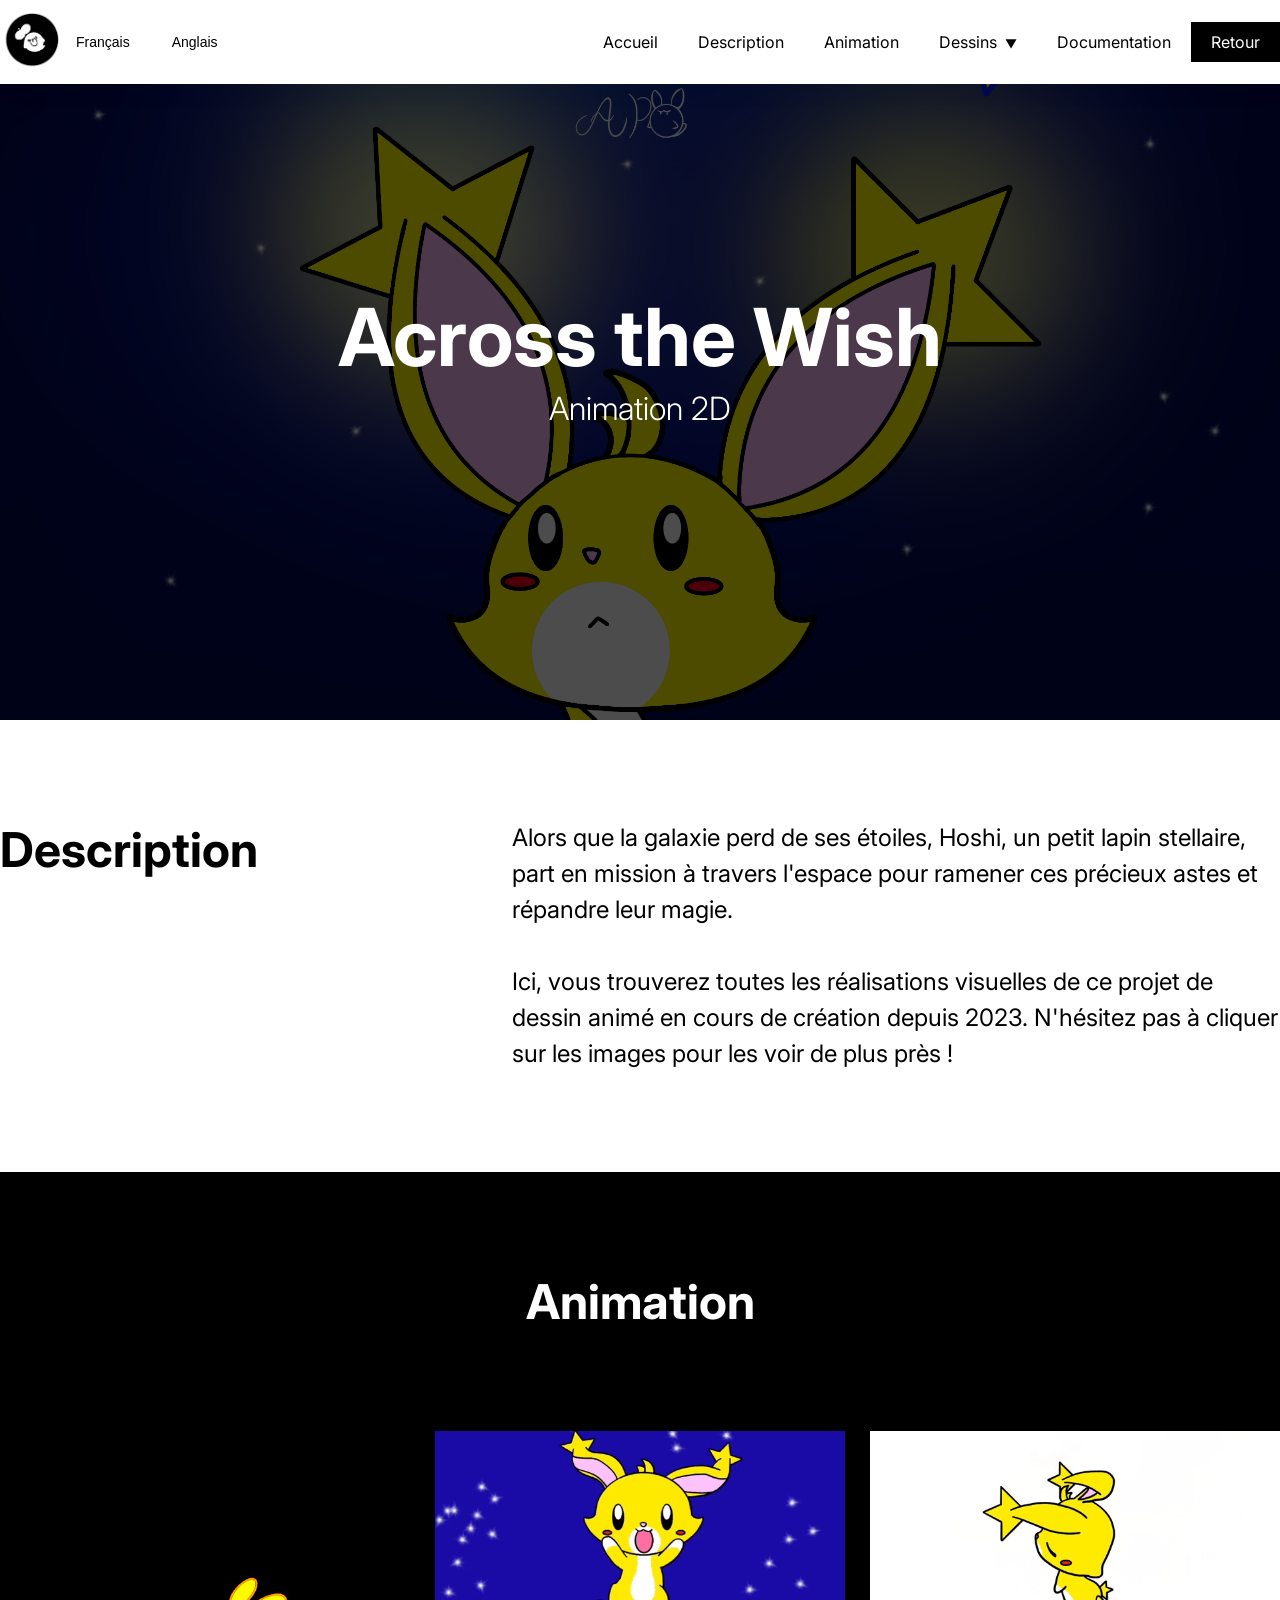
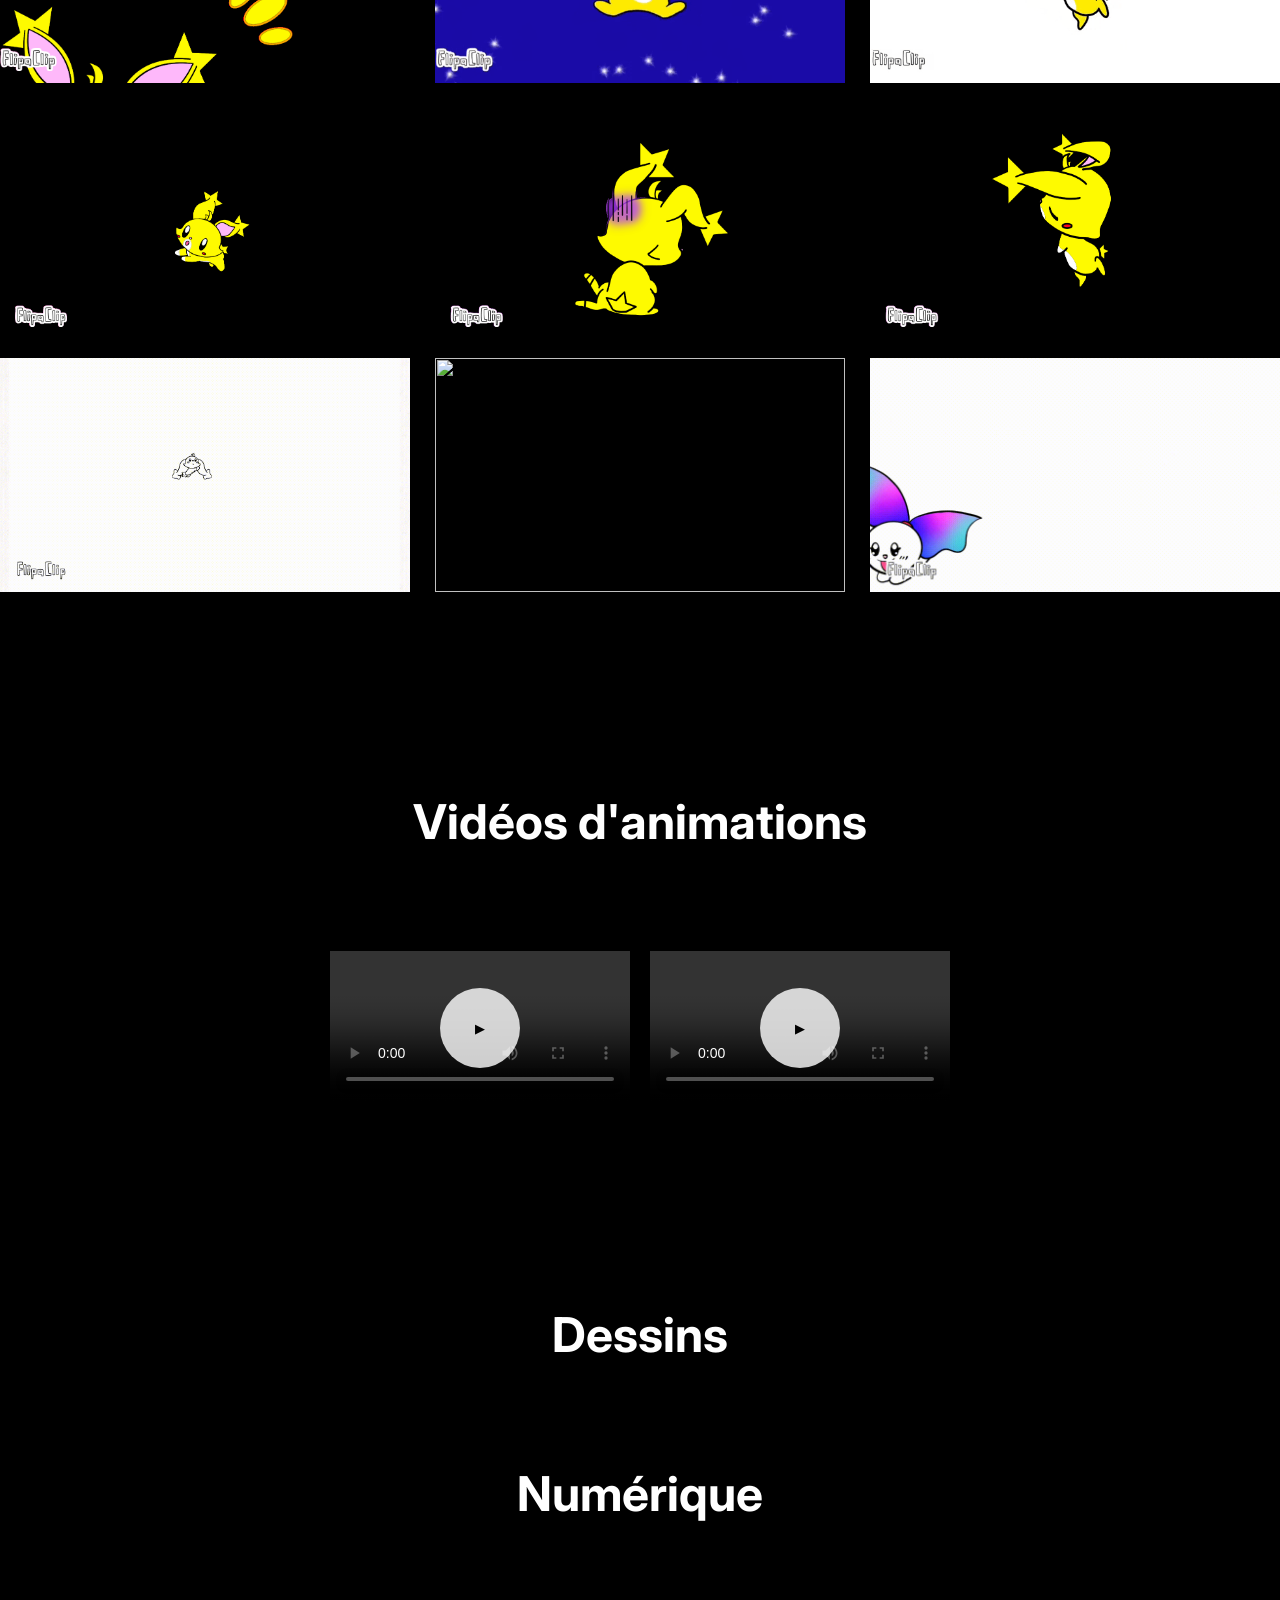
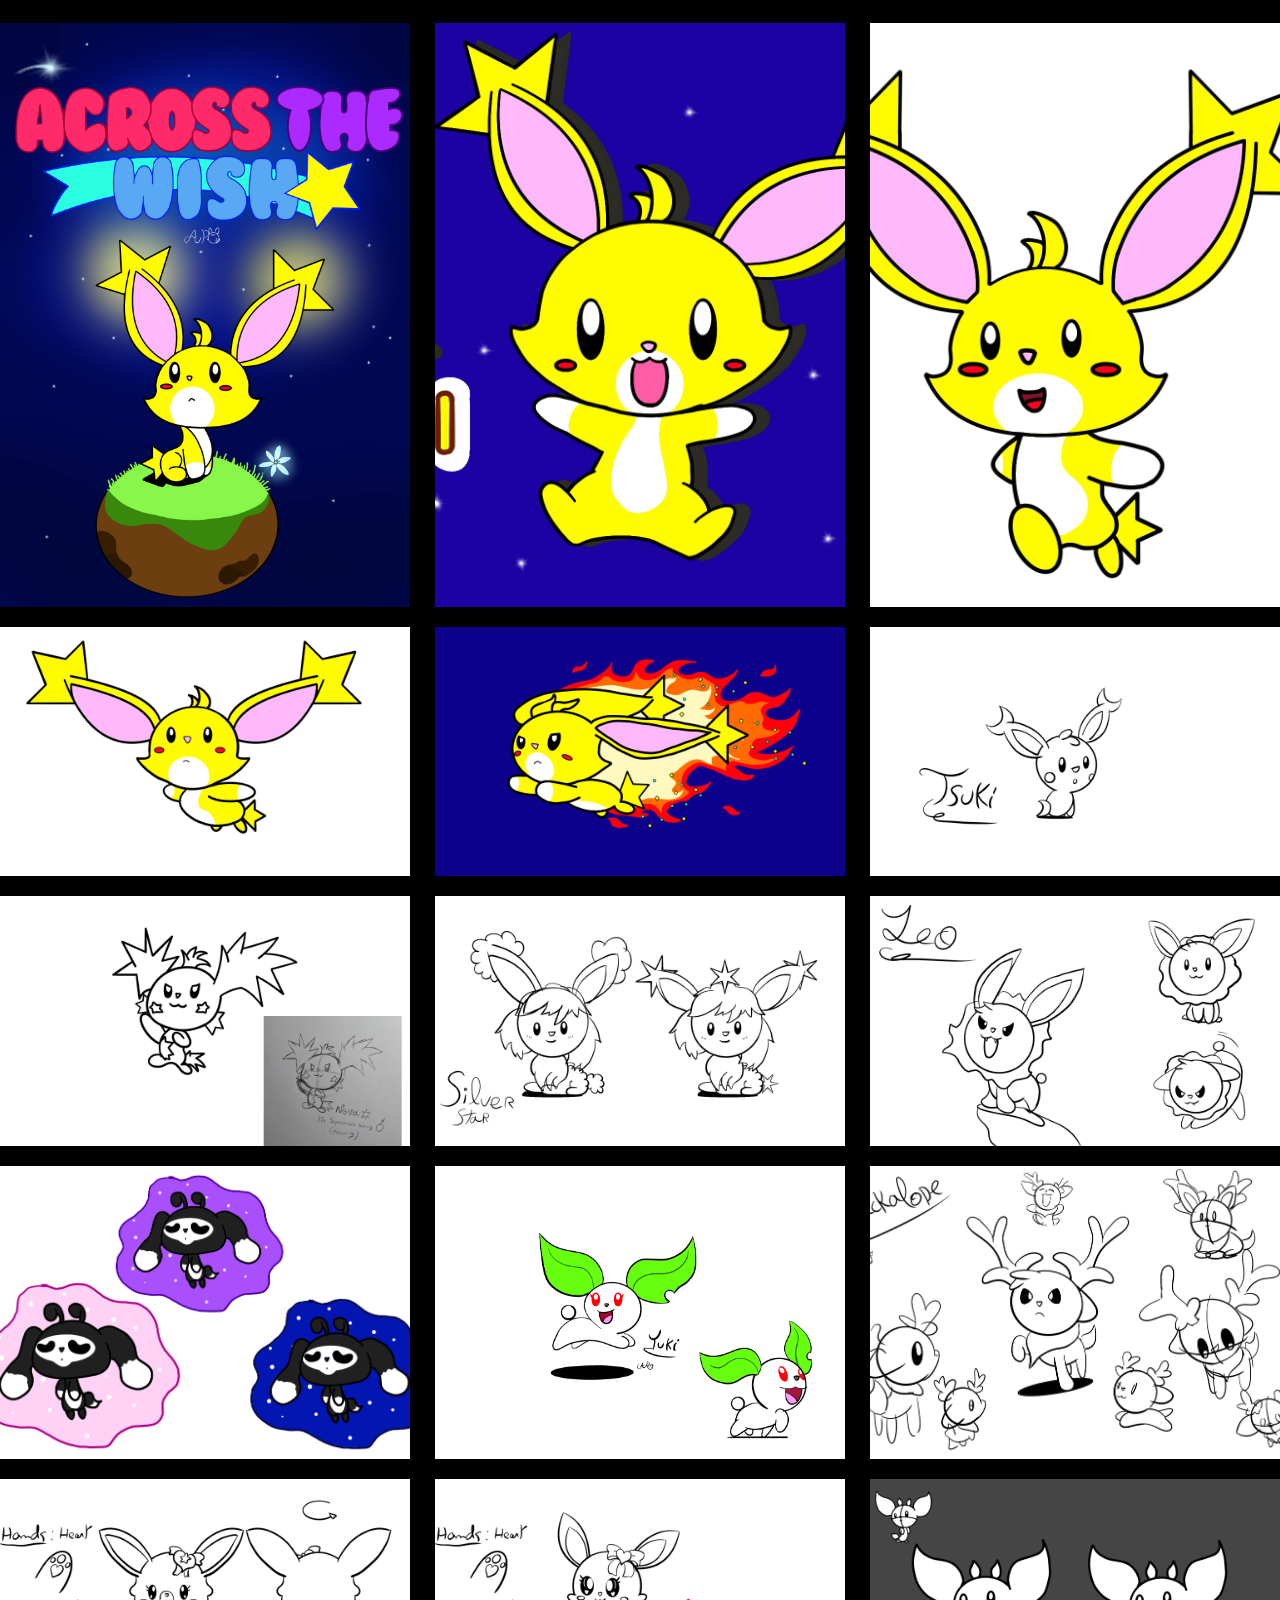
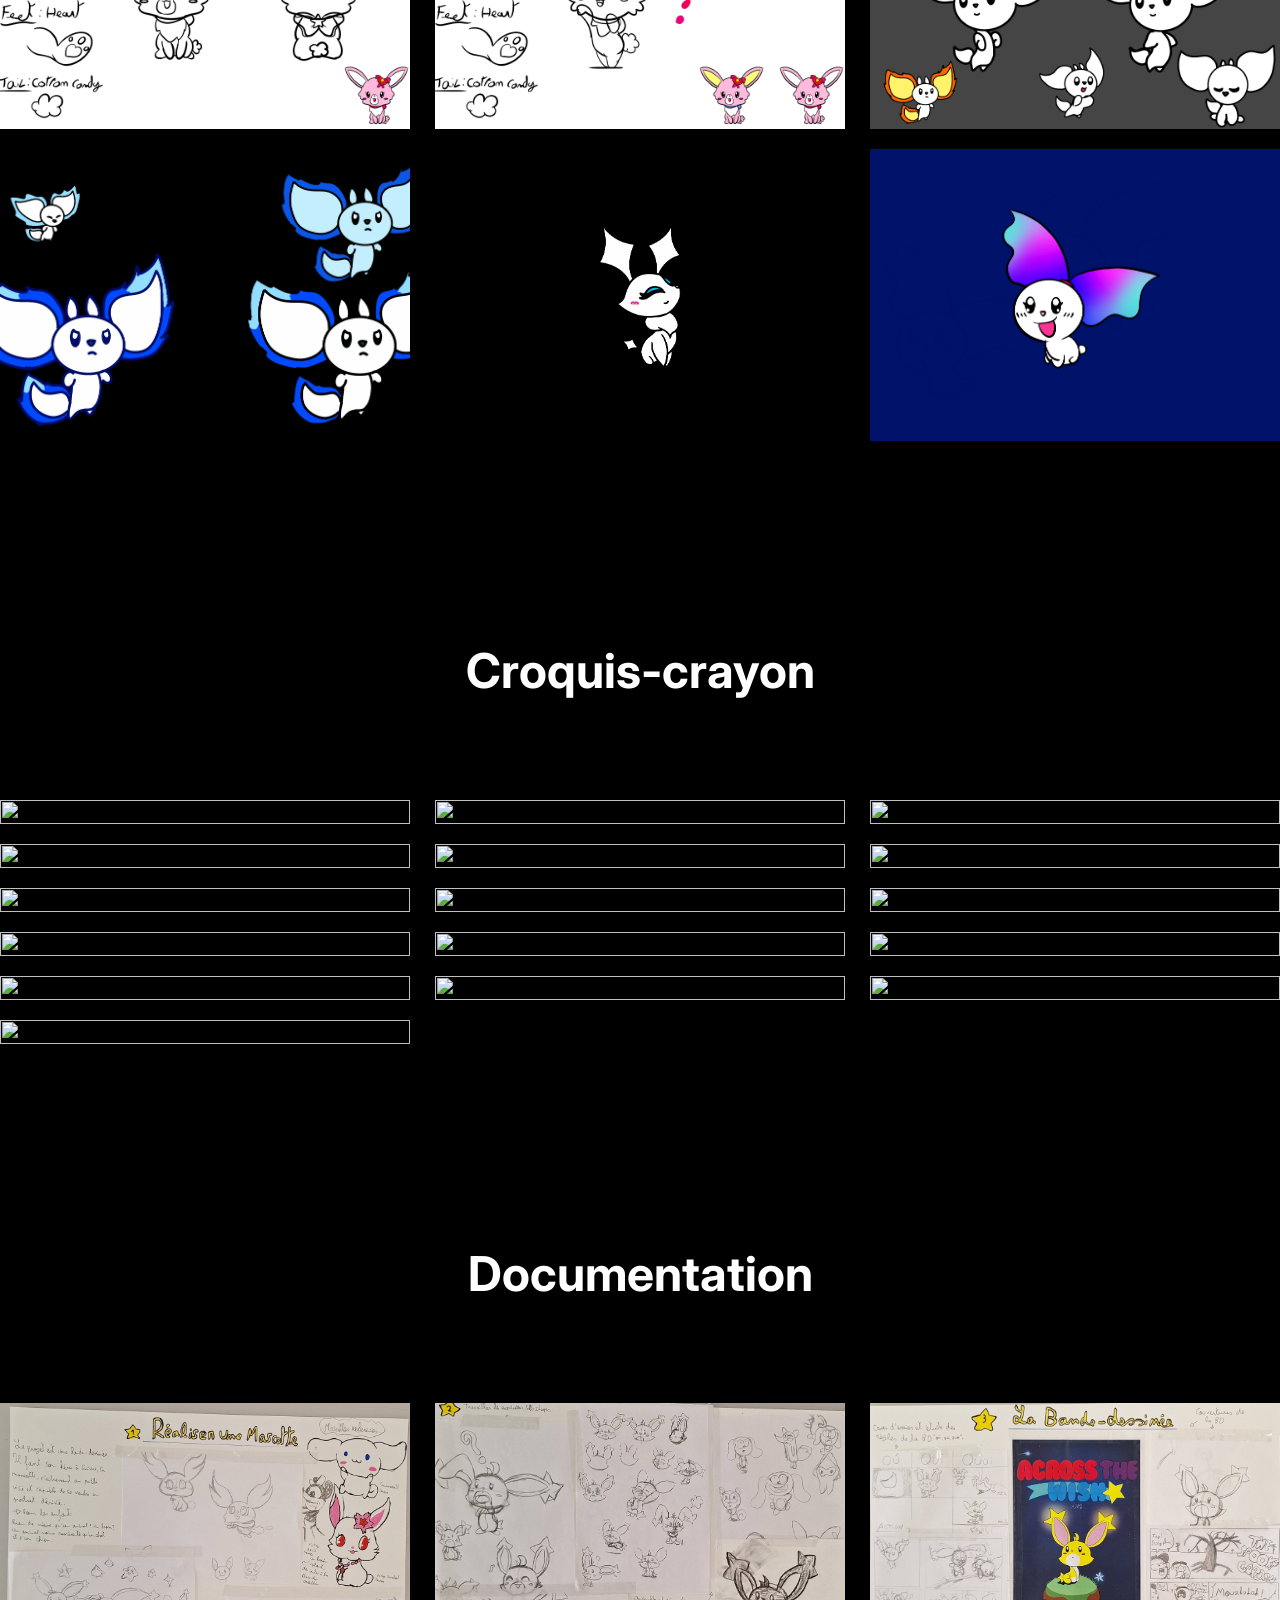
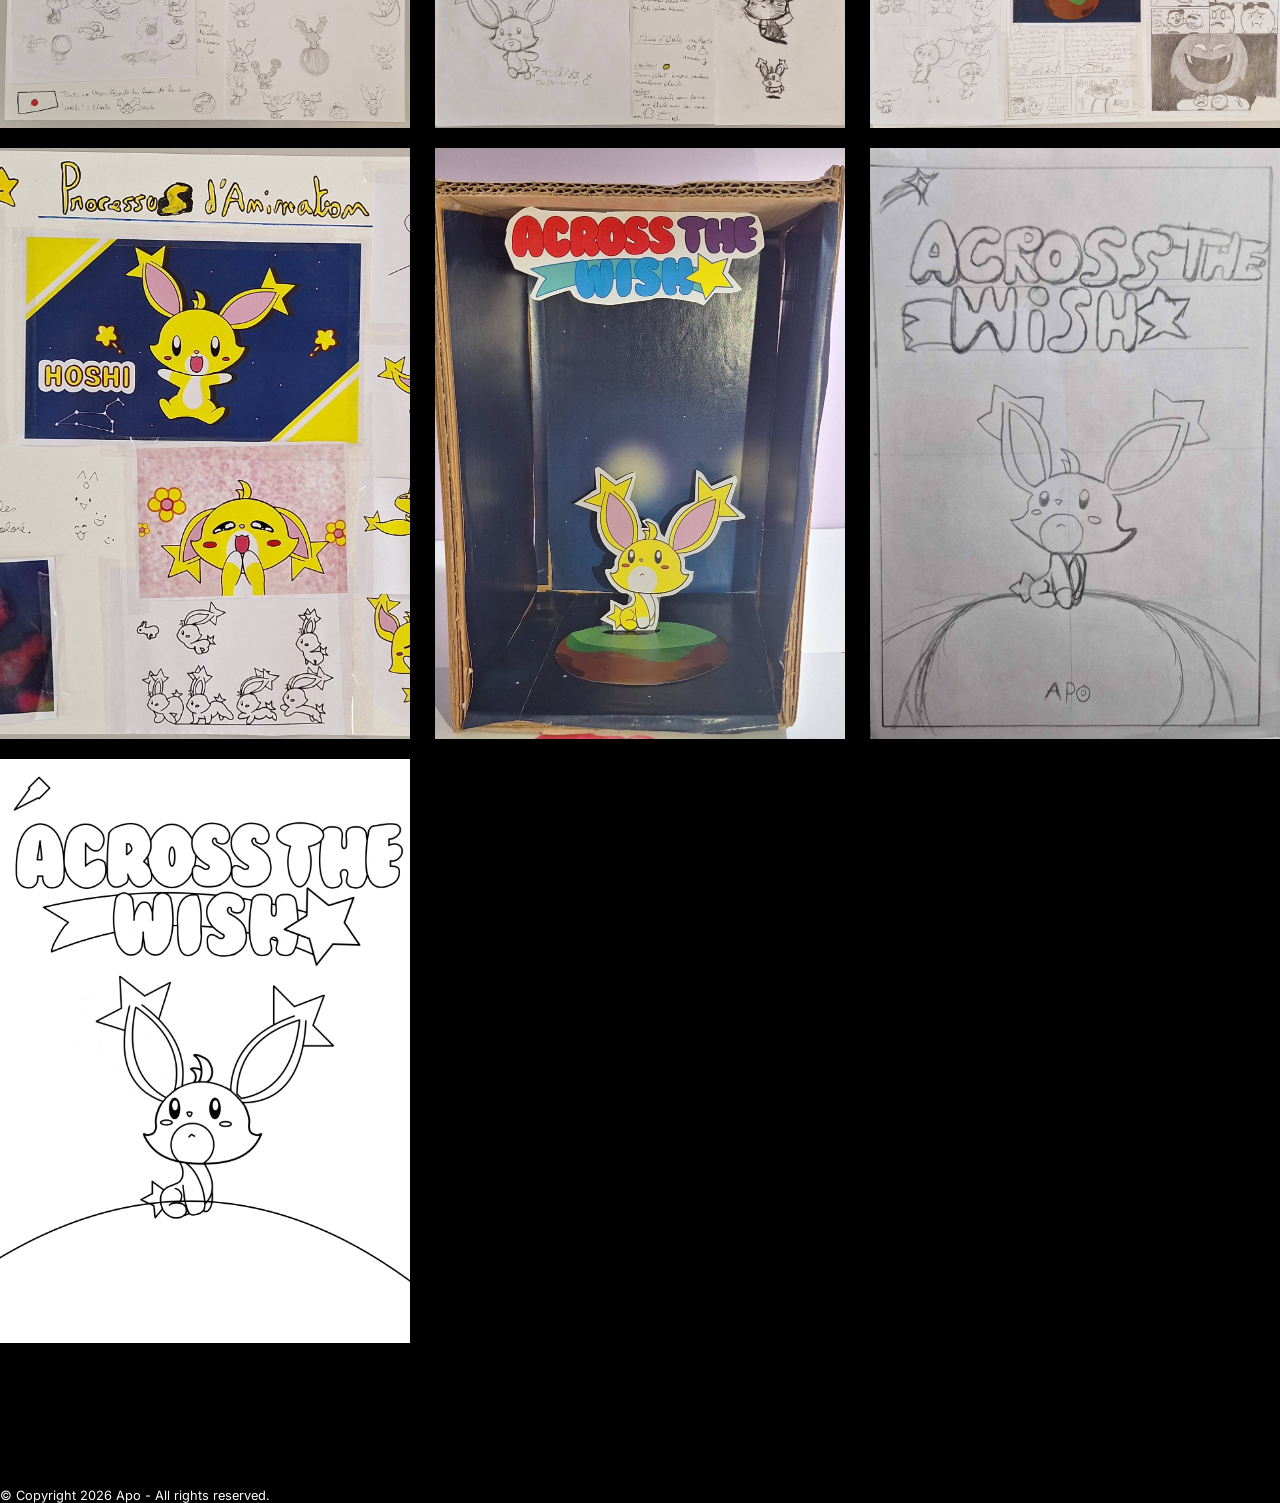
==== commit c6a4e071: "Update Gallery_1.html" ====
--- a/Gallery_1.html
+++ b/Gallery_1.html
@@ -3,7 +3,7 @@
     <head>
         <meta charset="utf-8" />
         <meta name="viewport" content="width=device-width, initial-scale=1" />
-        <title>Across the Wish - Bubbleplace</title>
+        <title>Acrossthewishgallery</title>
         <meta type="description" content="Voici mon portfolio" />
         <link href="https://fonts.googleapis.com/icon?family=Material+Icons" rel="stylesheet">
         <link rel="stylesheet" href="https://fonts.googleapis.com/css2?family=Material+Symbols+Outlined:opsz,wght,FILL,GRAD@20..48,100..700,0..1,-50..200&icon_names=home" />
@@ -29,7 +29,7 @@
                     </div>
                     <ul class="header-menu header-menu-main">
                         <li><a href="#accueil">Accueil</a></li>
-                        <li><a href="#projet">Projet</a></li>
+                        <li><a href="#projet">Description</a></li>
                         <li><a href="#animation">Animation</a></li>
                         <li class="dropdown">
                             <a href="#dessins">Dessins<span class="dropdown-arrow">▼</span></a>
@@ -44,6 +44,7 @@
                 </div>
             </div>
         </header>
+
         <div id="accueil" class="slider">
                 <img src="img/Gallery_1/Title/Title_AW.png" class="slider-background">
                 <div class="slider-content">
@@ -56,10 +57,10 @@
             <div class="boxed">
                 <div class="flex toColumn mCenter">
                     <div class="w40 wm100">
-                        <h2>Projet</h2> 
+                        <h2>Description</h2> 
                     </div>
                     <div class="w60 wm100">
-                        <p>Alors que la galaxie perd de ses étoiles, Hoshi, un petit lapin stellaire, part en mission à travers l'espace pour ramener ces précieux astes et répandre leur magie. Ici, vous trouverez toutes les réalisations visuelles de ce projet de dessin animé en cours de création depuis 2023. ₍ᐢ.ˬ.ᐢ₎ </p>
+                        <p>Alors que la galaxie perd de ses étoiles, Hoshi, un petit lapin stellaire, part en mission à travers l'espace pour ramener ces précieux astes et répandre leur magie. <br><br> Ici, vous trouverez toutes les réalisations visuelles de ce projet de dessin animé en cours de création depuis 2023. N'hésitez pas à cliquer sur les images pour les voir de plus près !</p>
                     </div>
                 </div>
             </div>
@@ -216,6 +217,9 @@
                             <a href="img/Gallery_1/Character/croquis/Moon_croquis.jpg"><img src="img/Gallery_1/Character/croquis/Moon_croquis.jpg"></a>
                         </div>
                         <div class="w32 wm47 gallery1">
+                            <a href="img/Gallery_1/Character/croquis/MoonxAmateru.jpg"><img src="img/Gallery_1/Character/croquis/MoonxAmateru.jpg"></a>
+                        </div>
+                        <div class="w32 wm47 gallery1">
                             <a href="img/Gallery_1/Character/croquis/Page de croquis.jpg"><img src="img/Gallery_1/Character/croquis/Page de croquis.jpg"></a>
                         </div>
                         <div class="w32 wm47 gallery1">
@@ -229,6 +233,12 @@
                         </div>
                         <div class="w32 wm47 gallery1">
                             <a href="img/Gallery_1/Character/croquis/Angora_Sunny_croquis.jpg"><img src="img/Gallery_1/Character/croquis/Angora_Sunny_croquis.jpg"></a>
+                        </div>
+                        <div class="w32 wm47 gallery1">
+                            <a href="img/Gallery_1/Character/croquis/Compass-Star.jpg"><img src="img/Gallery_1/Character/croquis/Compass-Star.jpg"></a>
+                        </div>
+                        <div class="w32 wm47 gallery1">
+                            <a href="img/Gallery_1/Character/croquis/babies.jpg"><img src="img/Gallery_1/Character/croquis/babies.jpg"></a>
                         </div>
                     </div>
                 </div>
@@ -263,7 +273,7 @@
                 </div>
             </div>
             <footer id="infos">
-                    <br><br><br>&copy; Copyright 2026 Apo - All rights reserved.  <br> Music belong to their respective owners.
+                    <br><br><br>&copy; Copyright 2026 Apo - All rights reserved.
             </footer>
         </div>
     
@@ -278,6 +288,6 @@
             <button class="lb-next" aria-label="Suivant">&#10095;</button>
         </div>
 
-    <script src="js/app.js"></script>
+        <script src="js/app.js"></script>
     </body>
 </html>
--- a/styles/styles.css
+++ b/styles/styles.css
@@ -682,4 +682,48 @@
     color: white;
     background-color: black;
     font-size: 0.8em;
-}+}
+
+
+.lang-btn.is-active,
+.lang-btn[aria-pressed="true"] {
+  font-weight: 700;
+  text-decoration: underline;
+}
+
+
+.weglot-container {
+  display: none !important;
+}
+
+
+html, body {
+  margin: 0;
+  padding: 0;
+  overflow-x: hidden;
+}
+
+.container, .boxed, .section, header, footer {
+  width: 100%;
+  max-width: 100%;
+}
+
+
+img, video, canvas, svg, iframe {
+  max-width: 100%;
+  height: auto;
+}
+
+.flex {
+  display: flex;
+  flex-wrap: wrap;
+  min-width: 0;
+}
+
+.flex > * {
+  min-width: 0;
+}
+
+@supports (overflow-x: clip) {
+  html, body { overflow-x: clip; }
+}
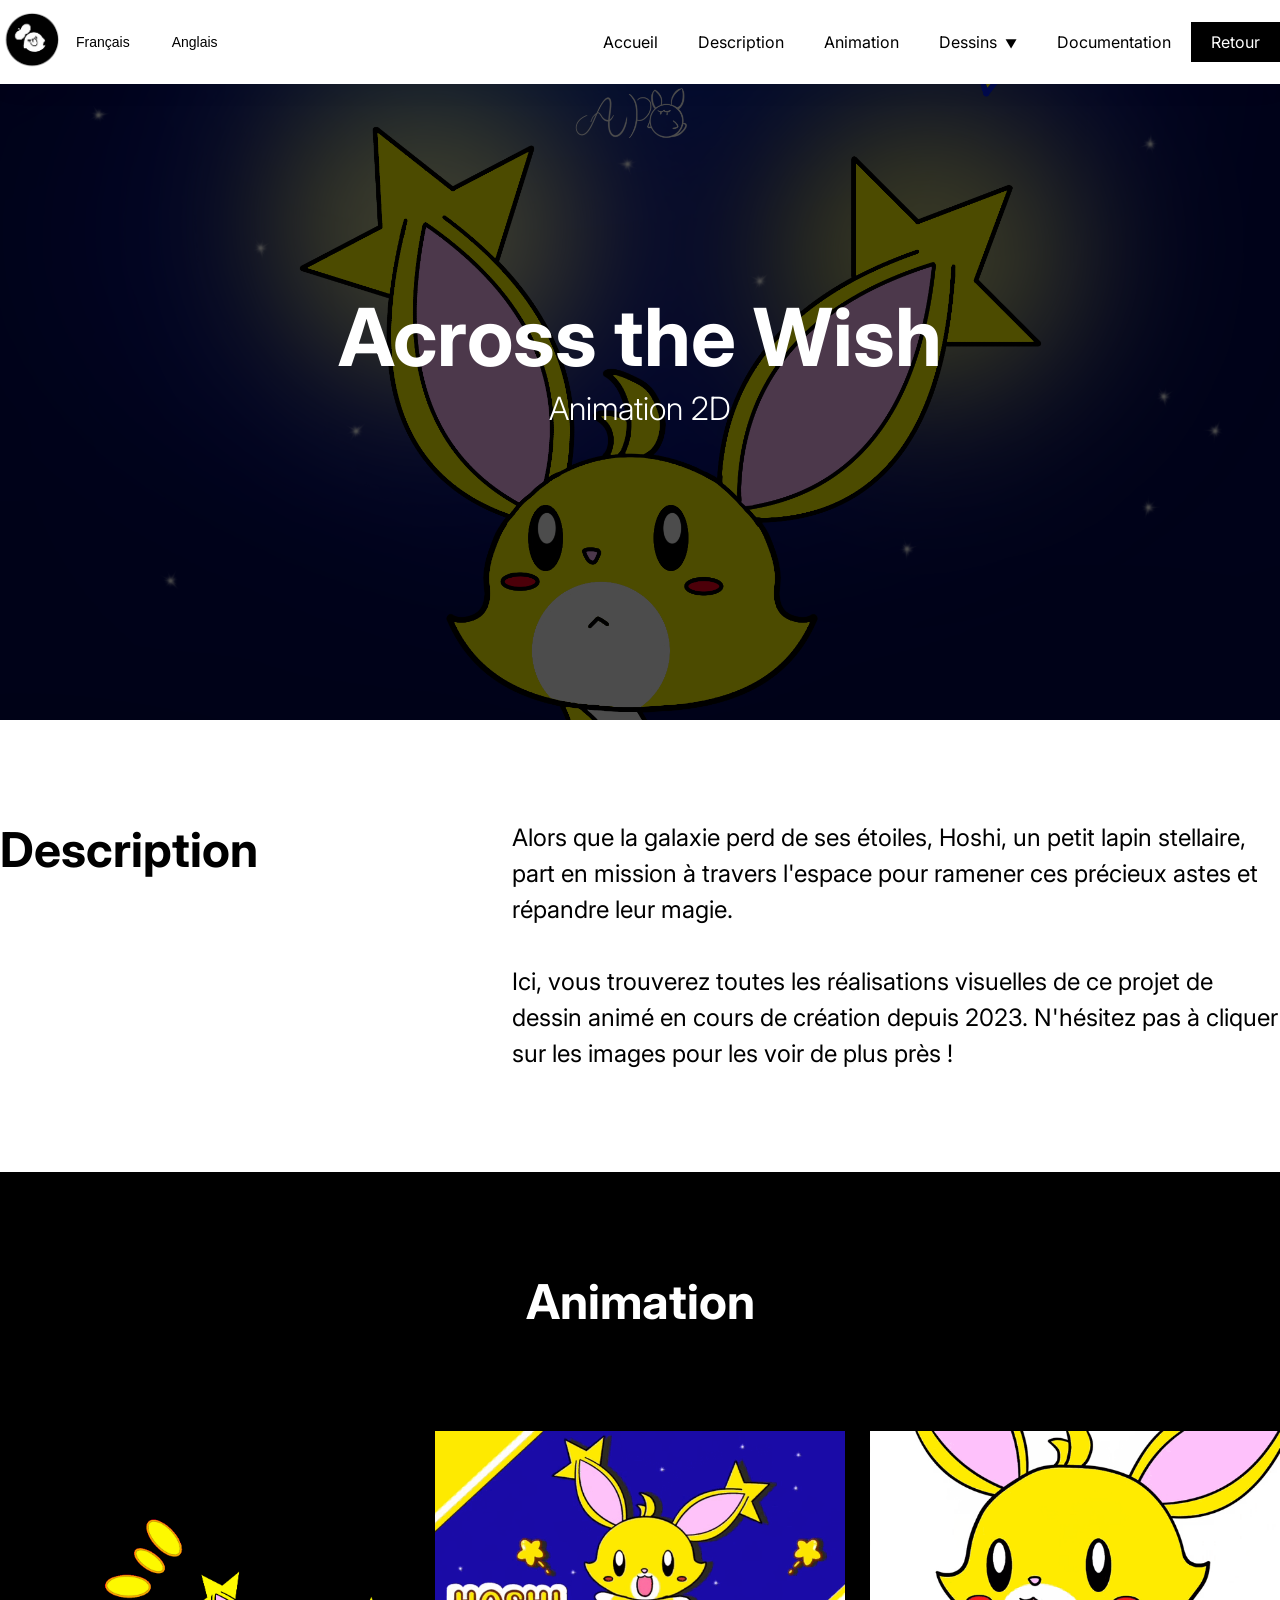
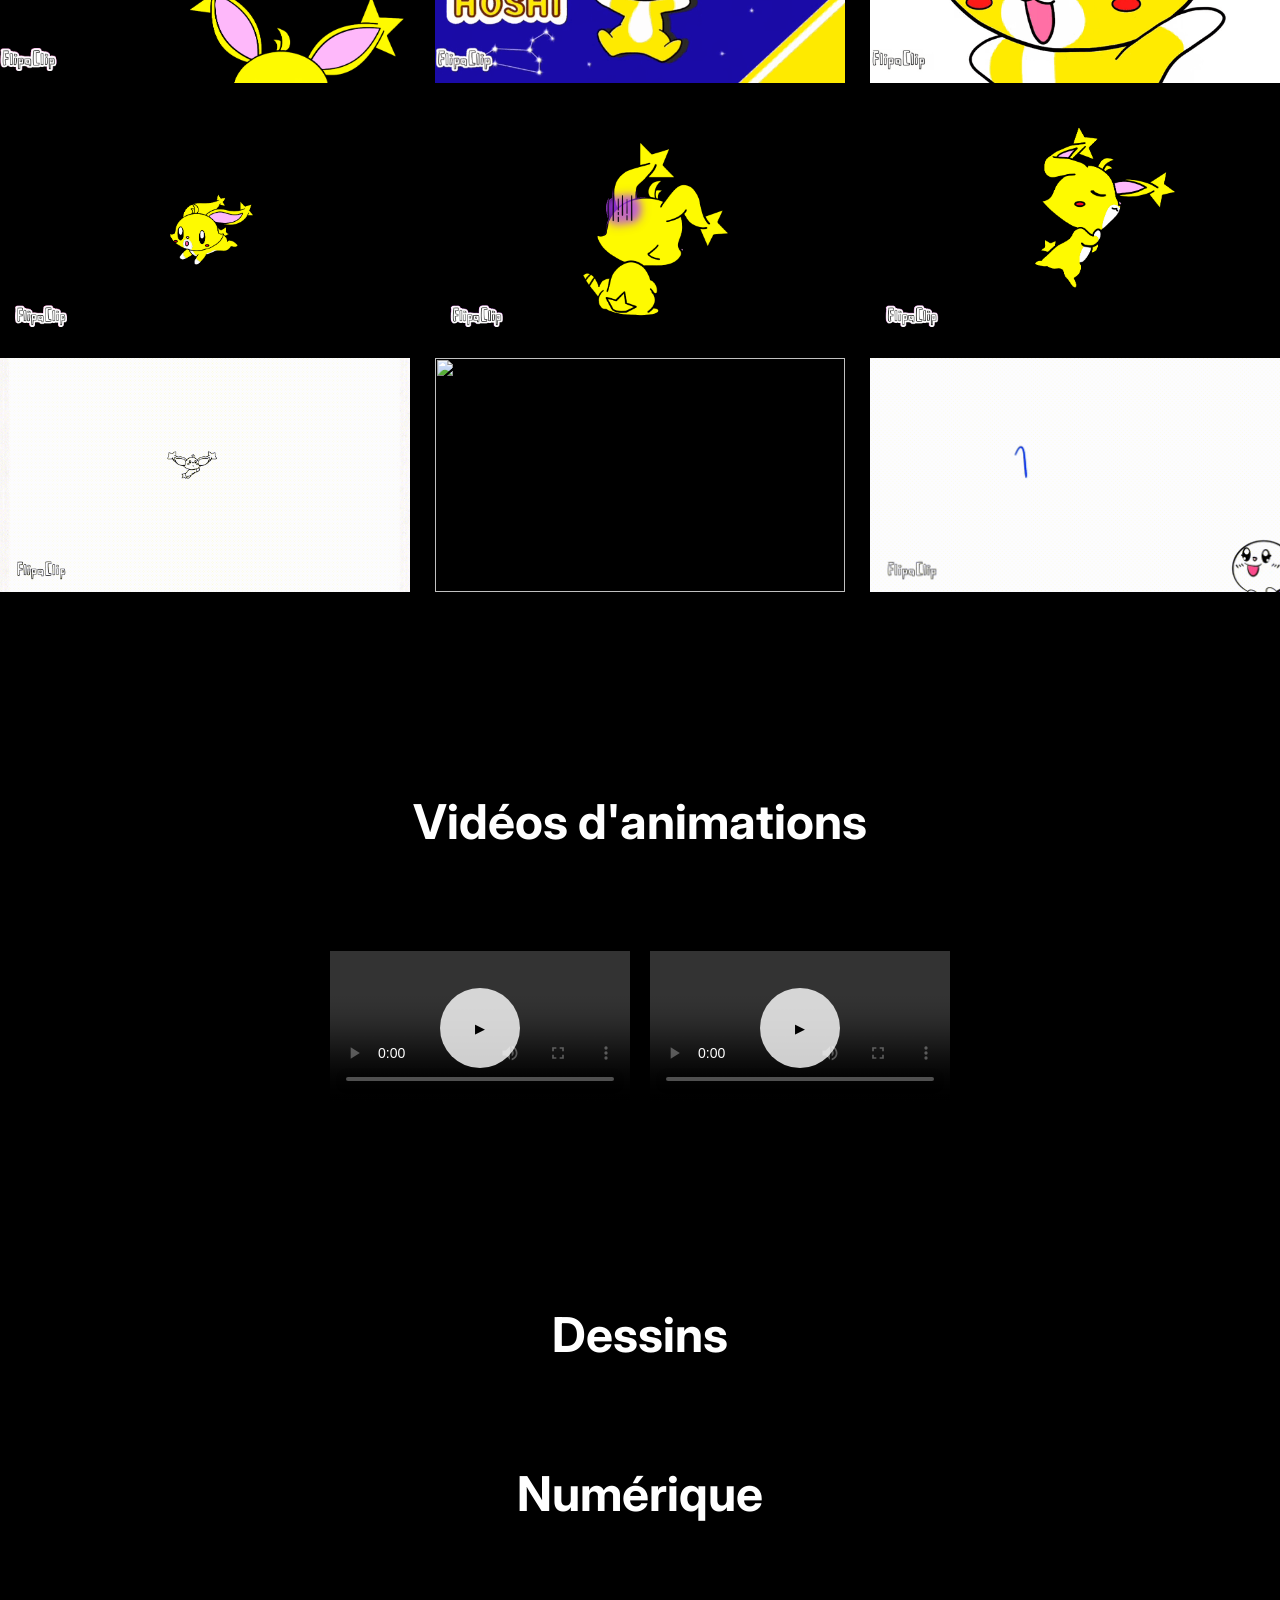
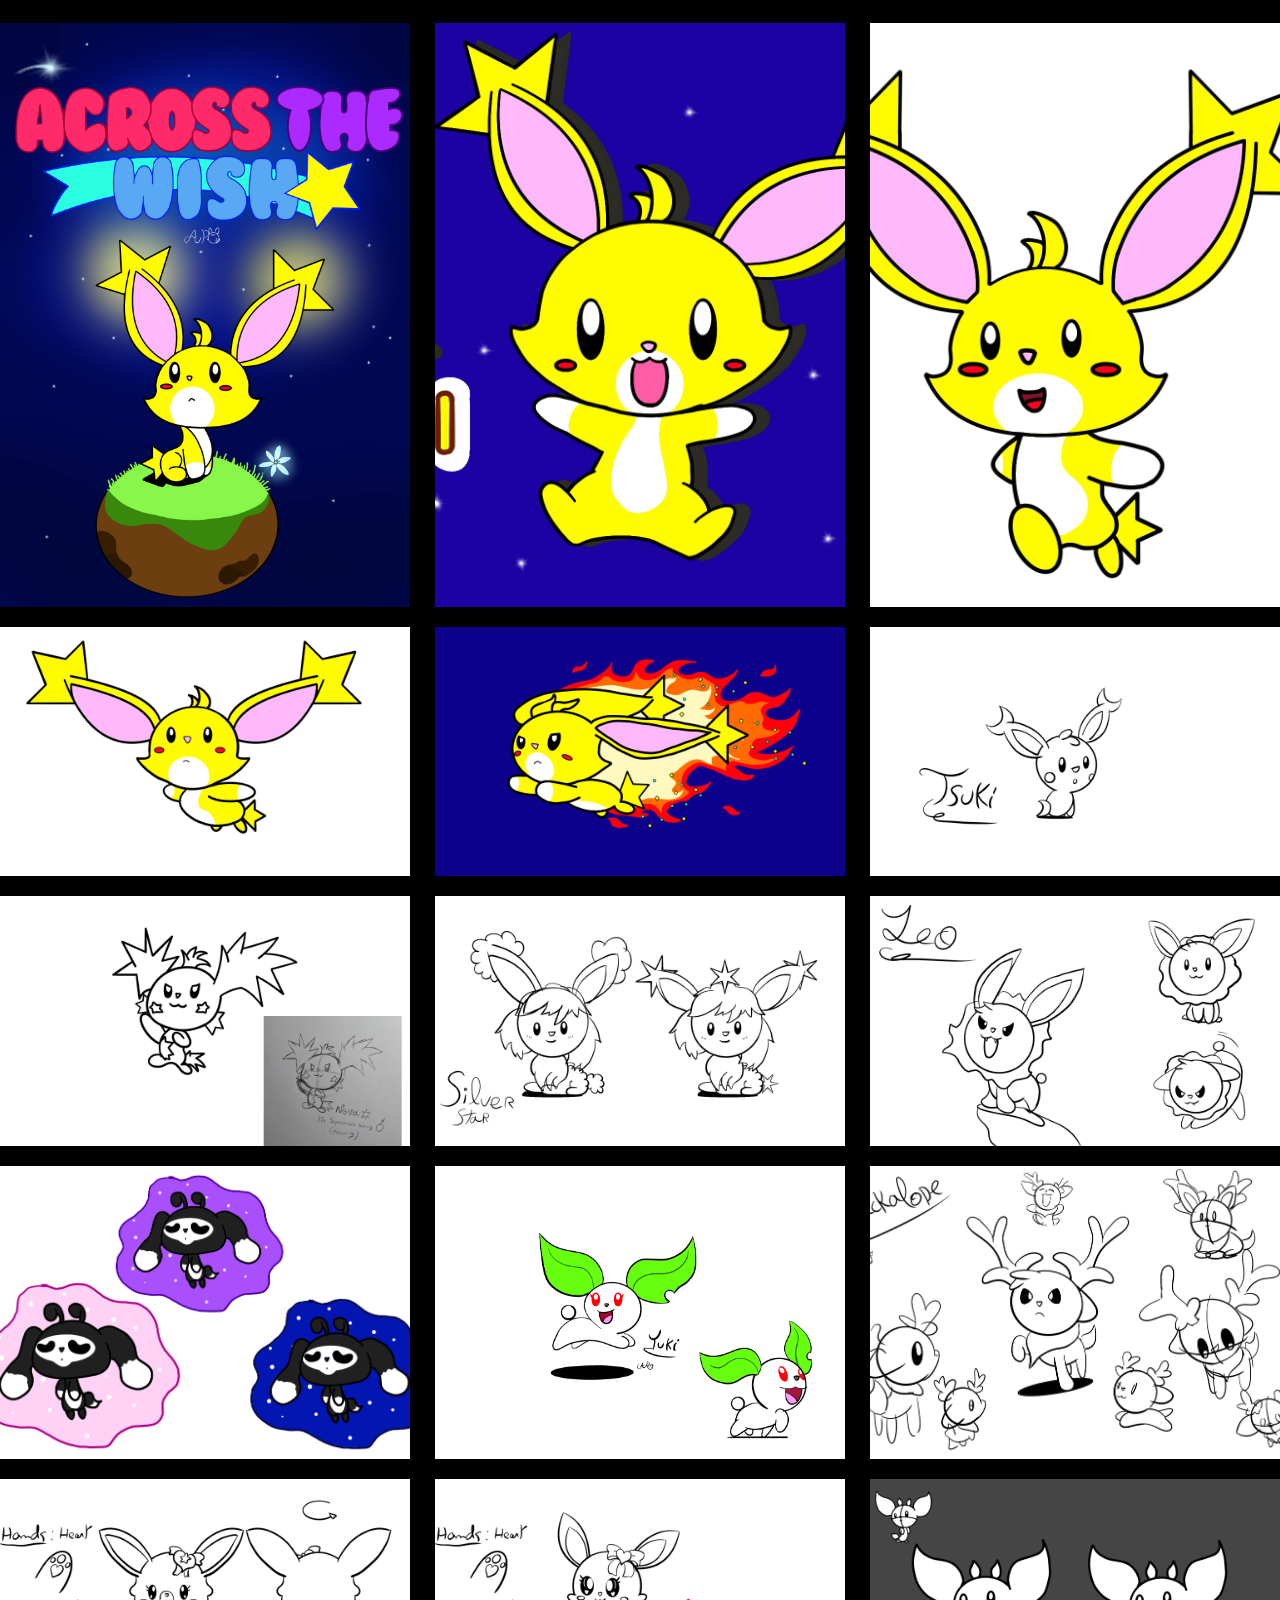
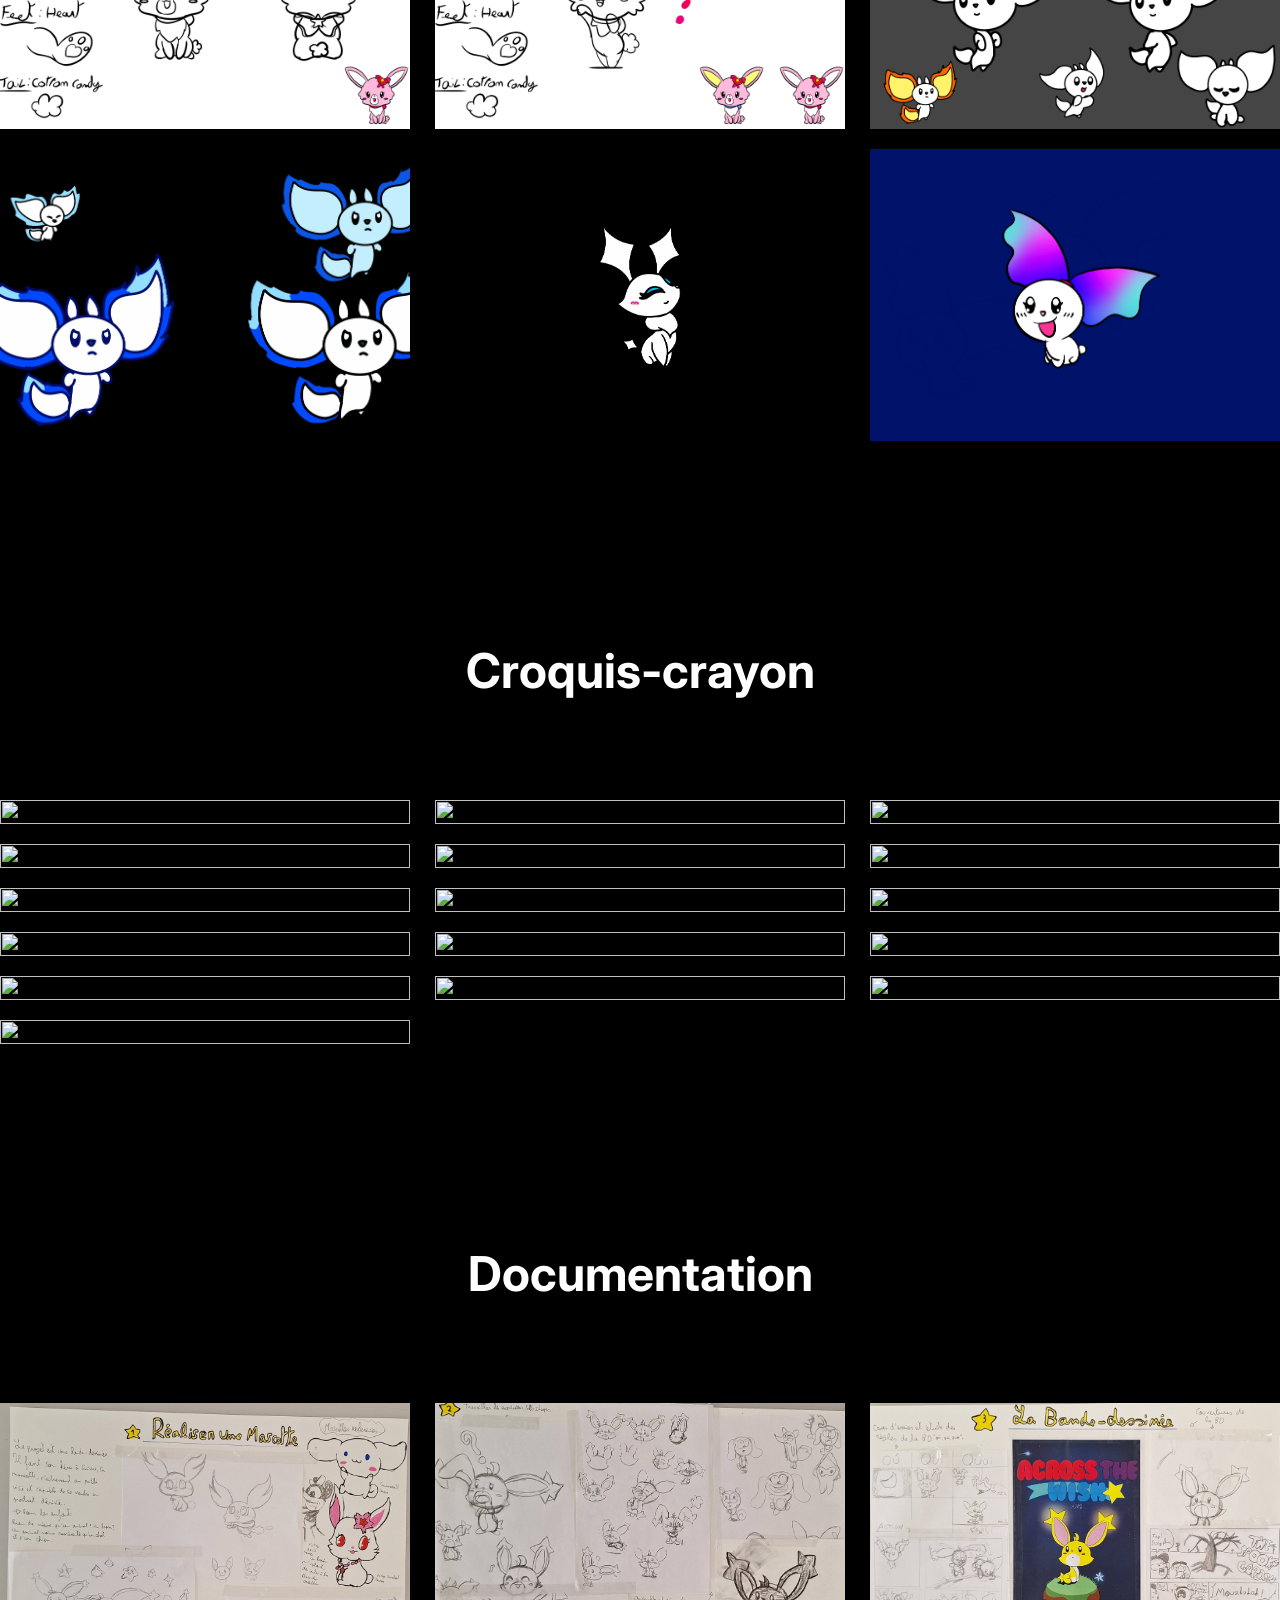
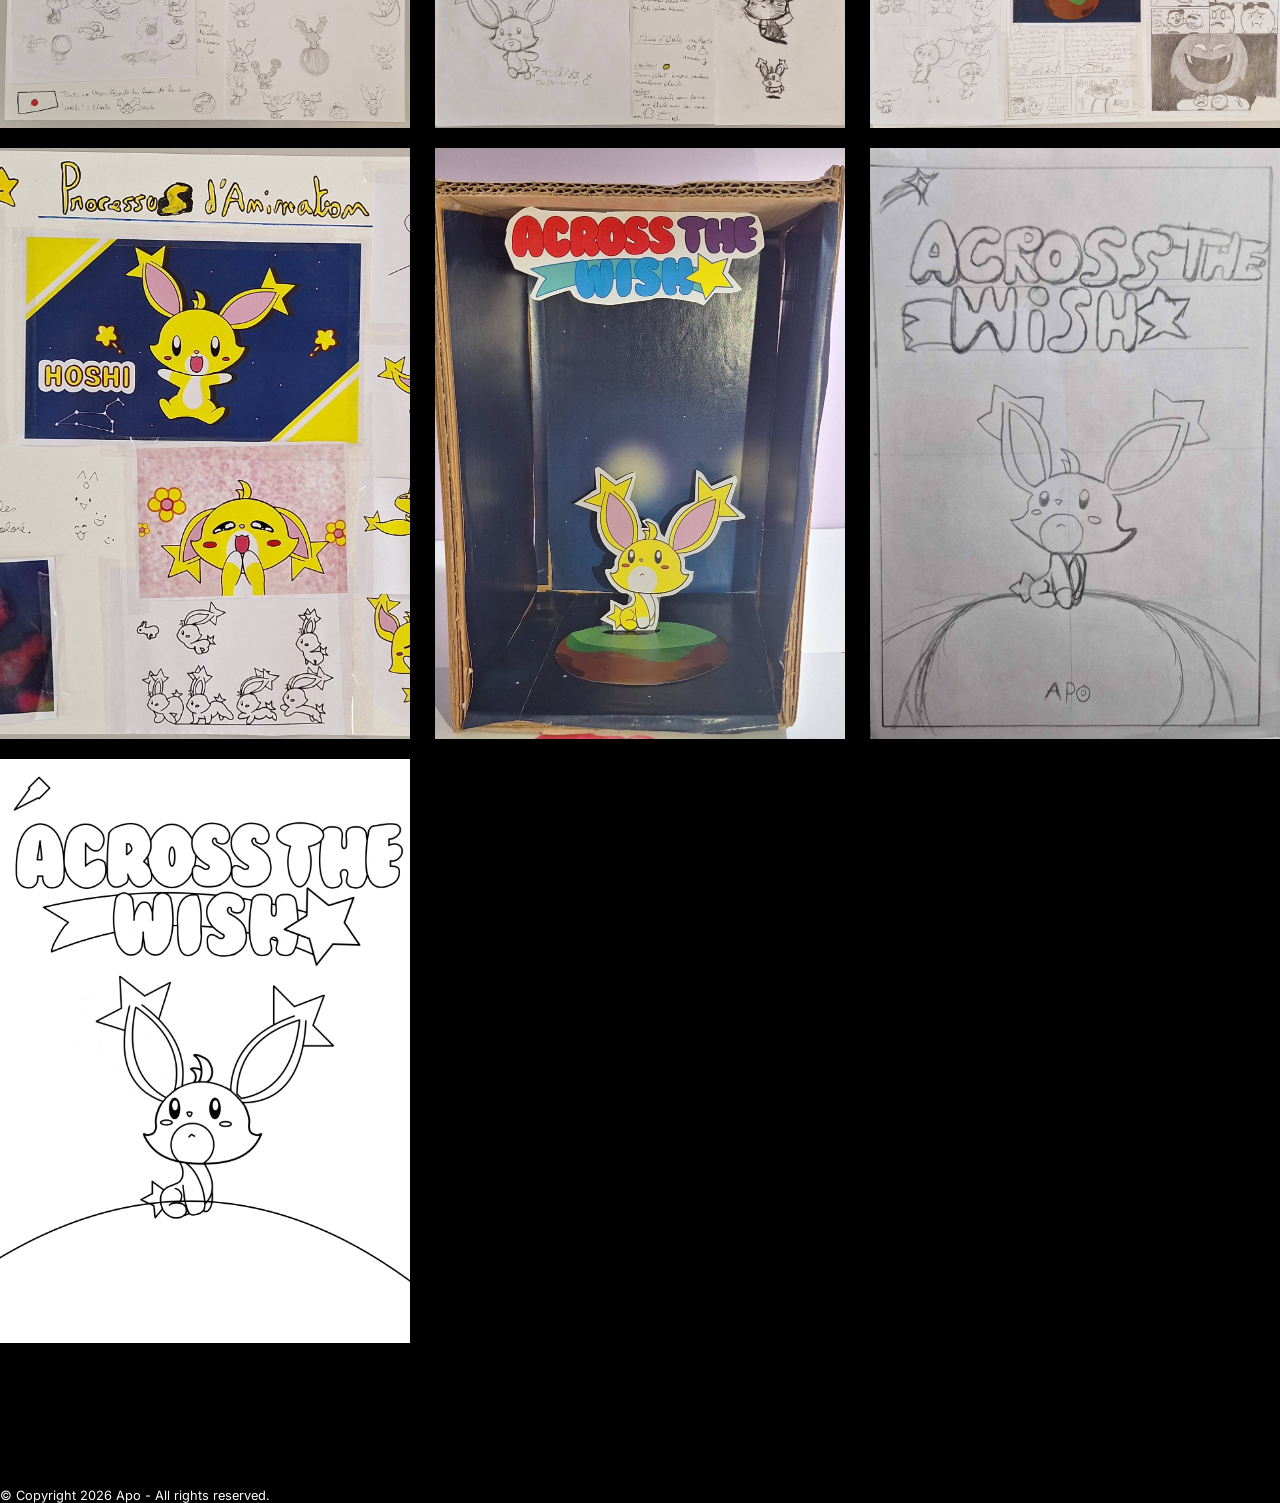
==== commit 9bcde19c: "Update Gallery_1.html" ====
--- a/Gallery_1.html
+++ b/Gallery_1.html
@@ -3,7 +3,7 @@
     <head>
         <meta charset="utf-8" />
         <meta name="viewport" content="width=device-width, initial-scale=1" />
-        <title>Acrossthewishgallery</title>
+        <title>Across the wish - Bubbleplace</title>
         <meta type="description" content="Voici mon portfolio" />
         <link href="https://fonts.googleapis.com/icon?family=Material+Icons" rel="stylesheet">
         <link rel="stylesheet" href="https://fonts.googleapis.com/css2?family=Material+Symbols+Outlined:opsz,wght,FILL,GRAD@20..48,100..700,0..1,-50..200&icon_names=home" />
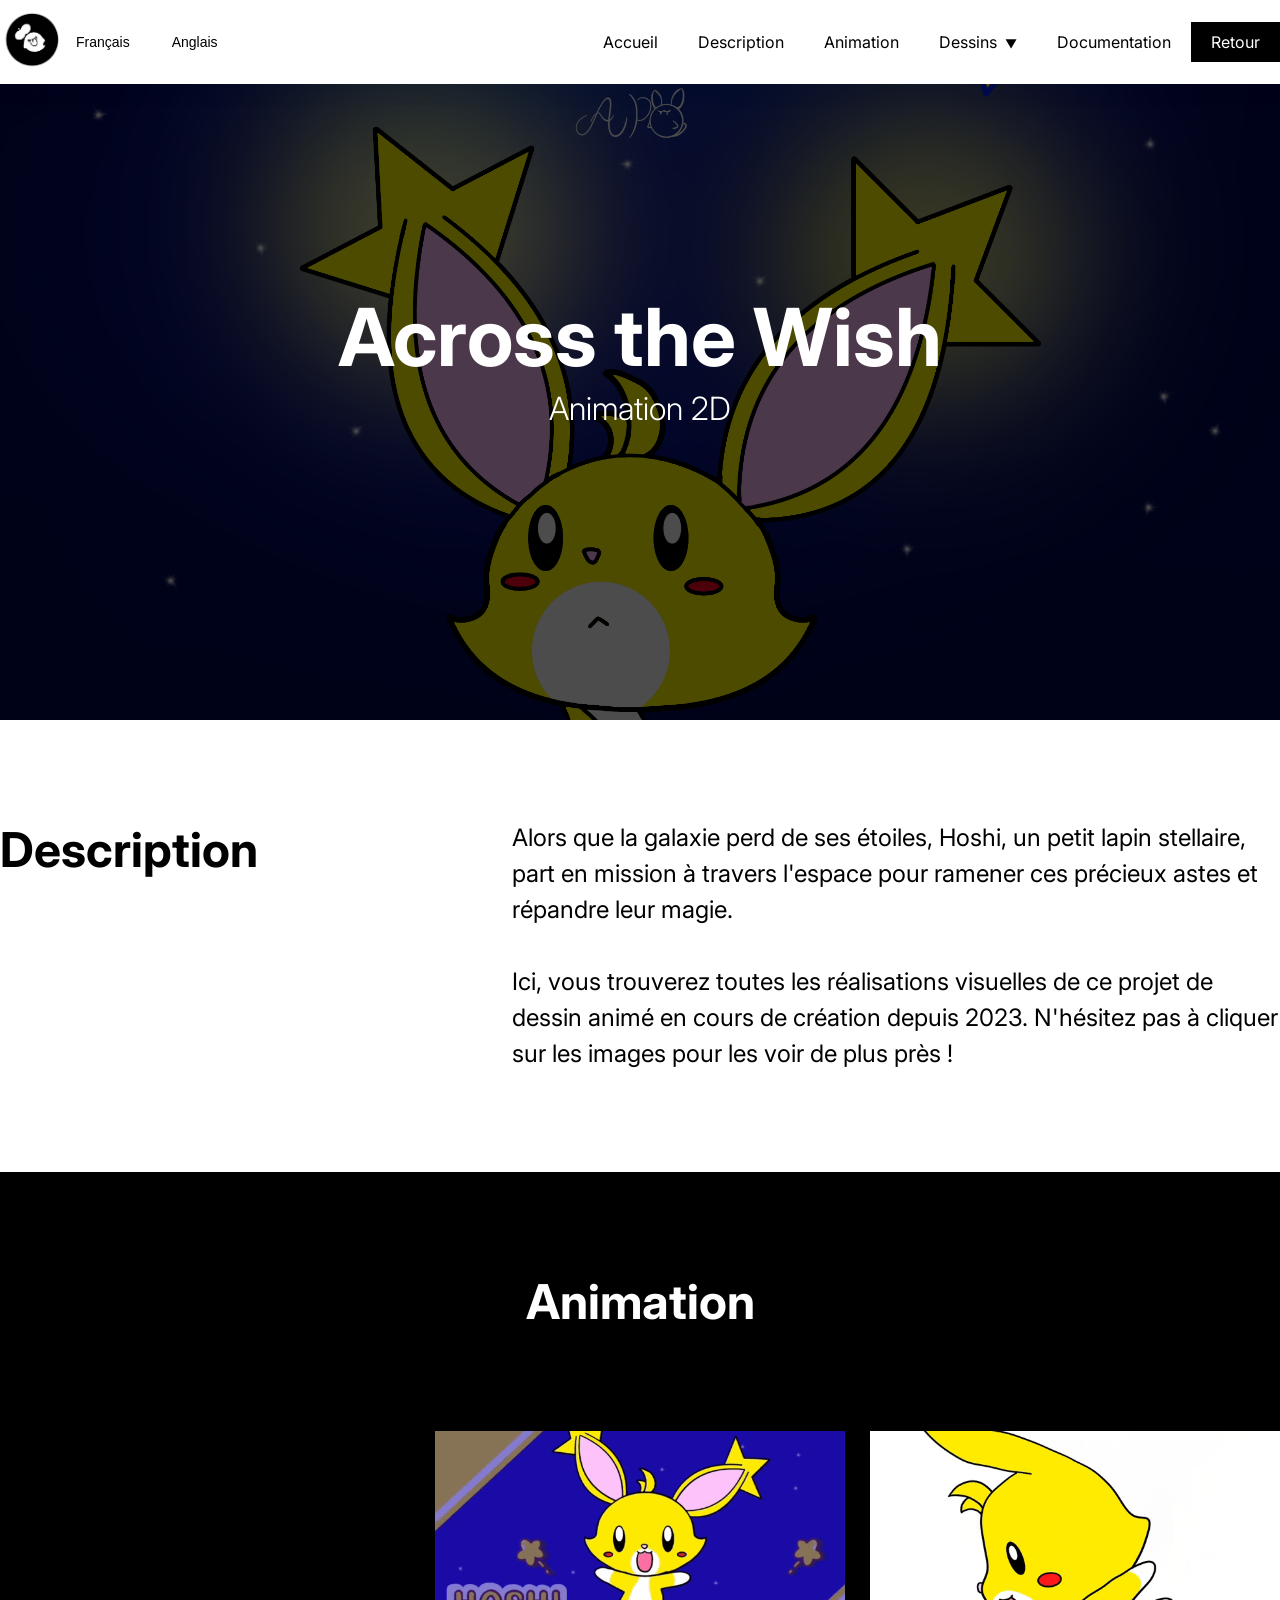
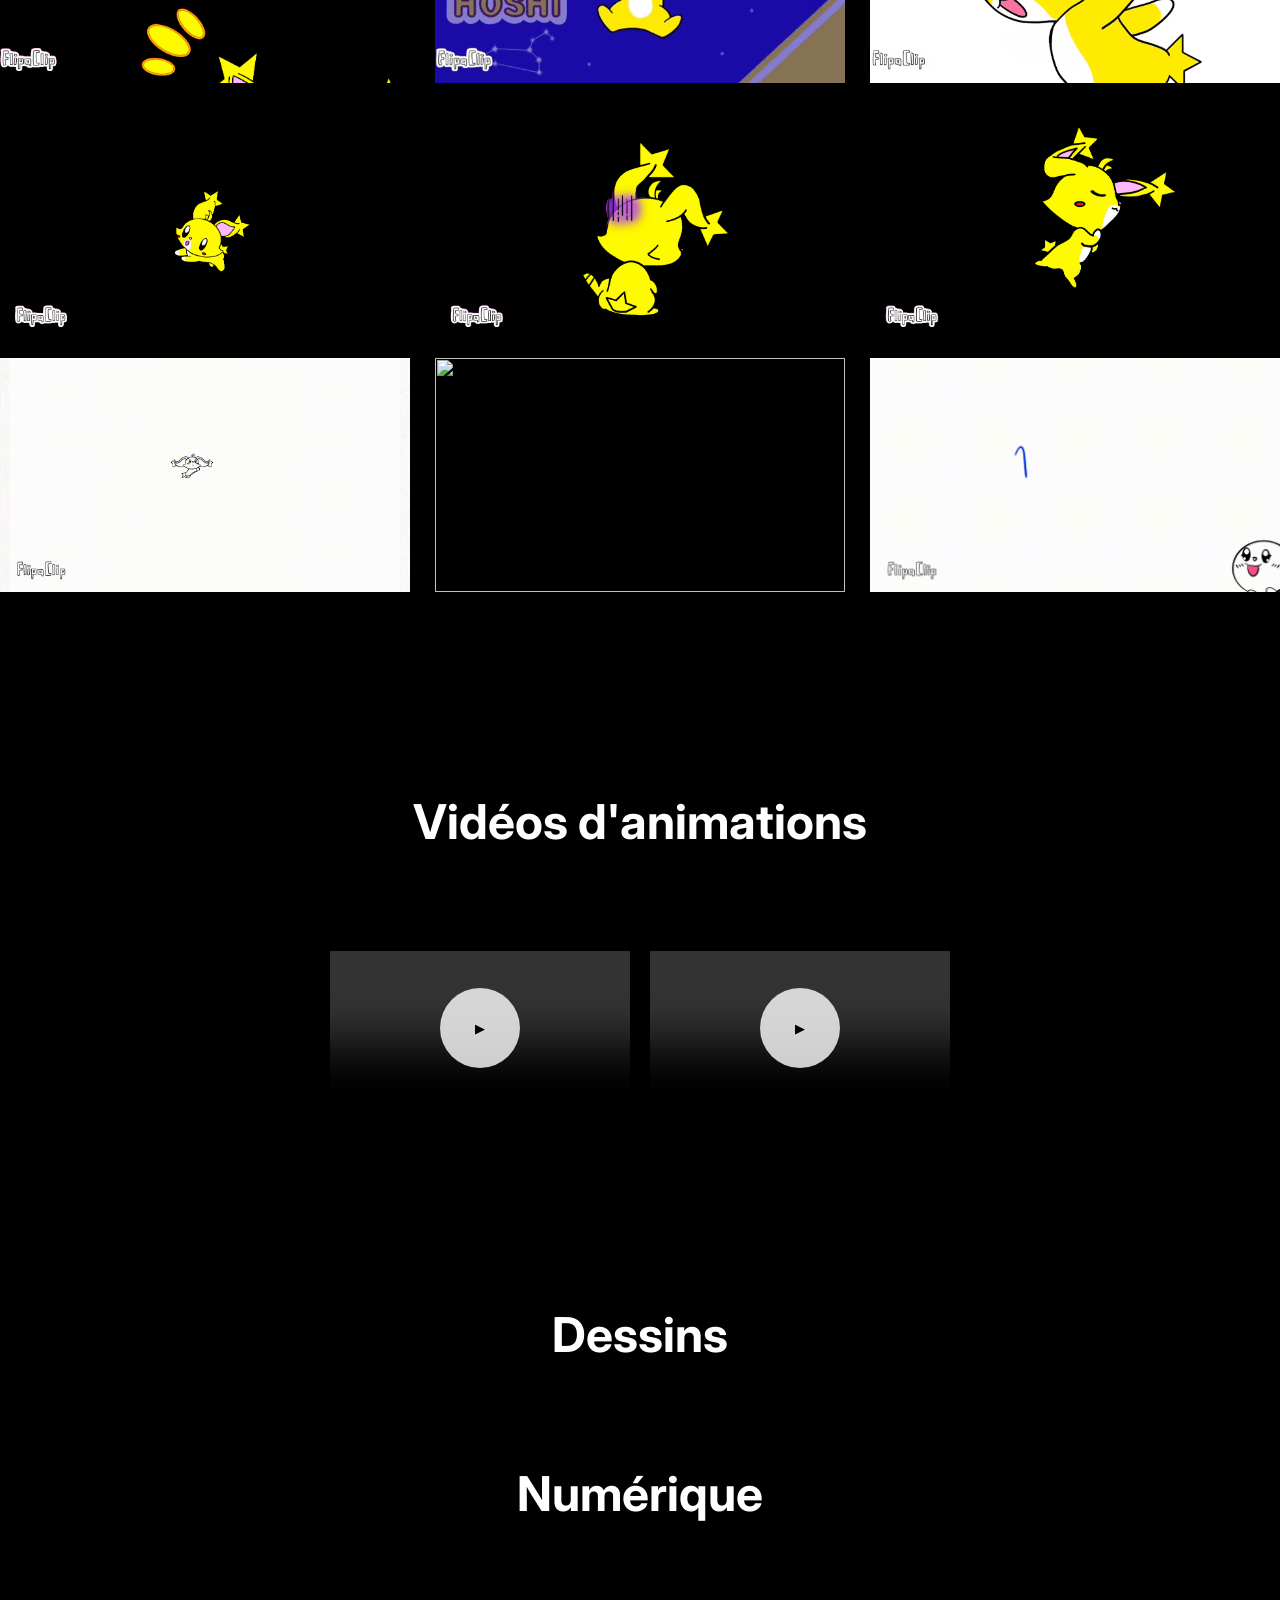
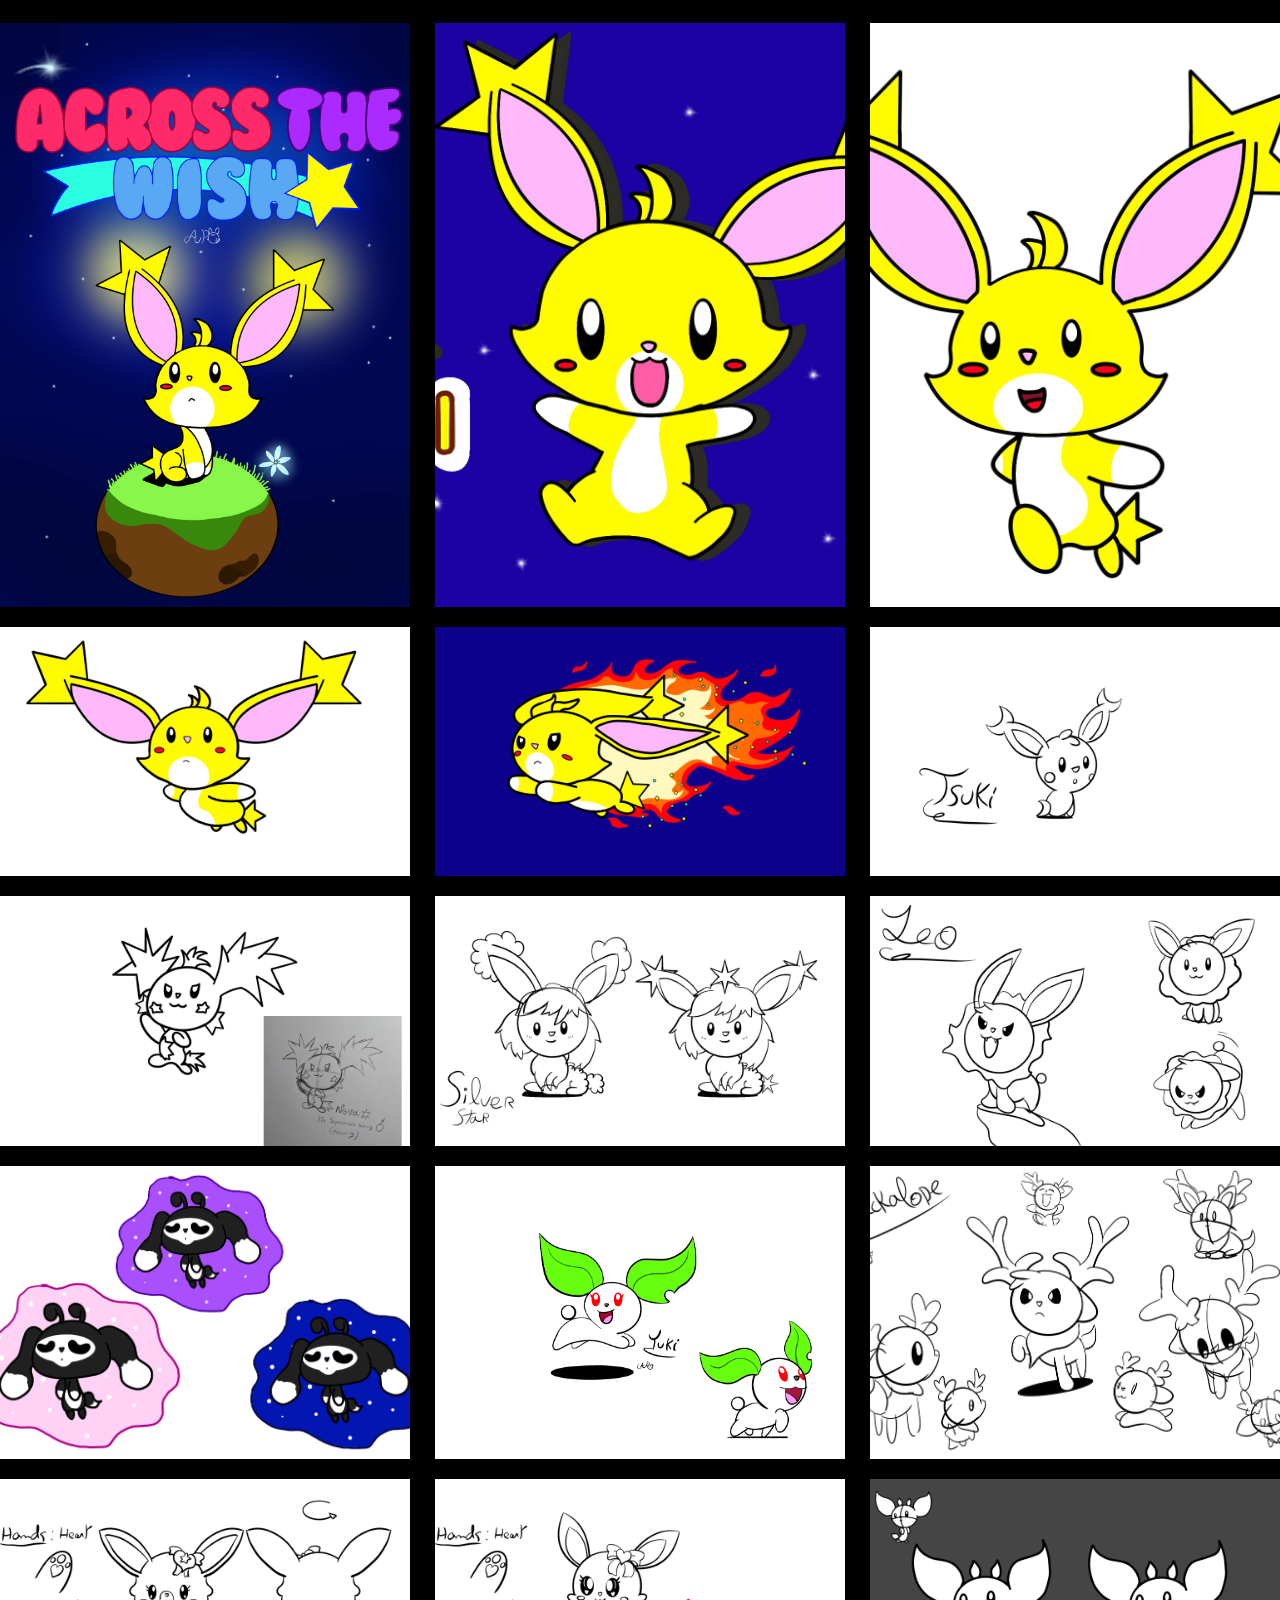
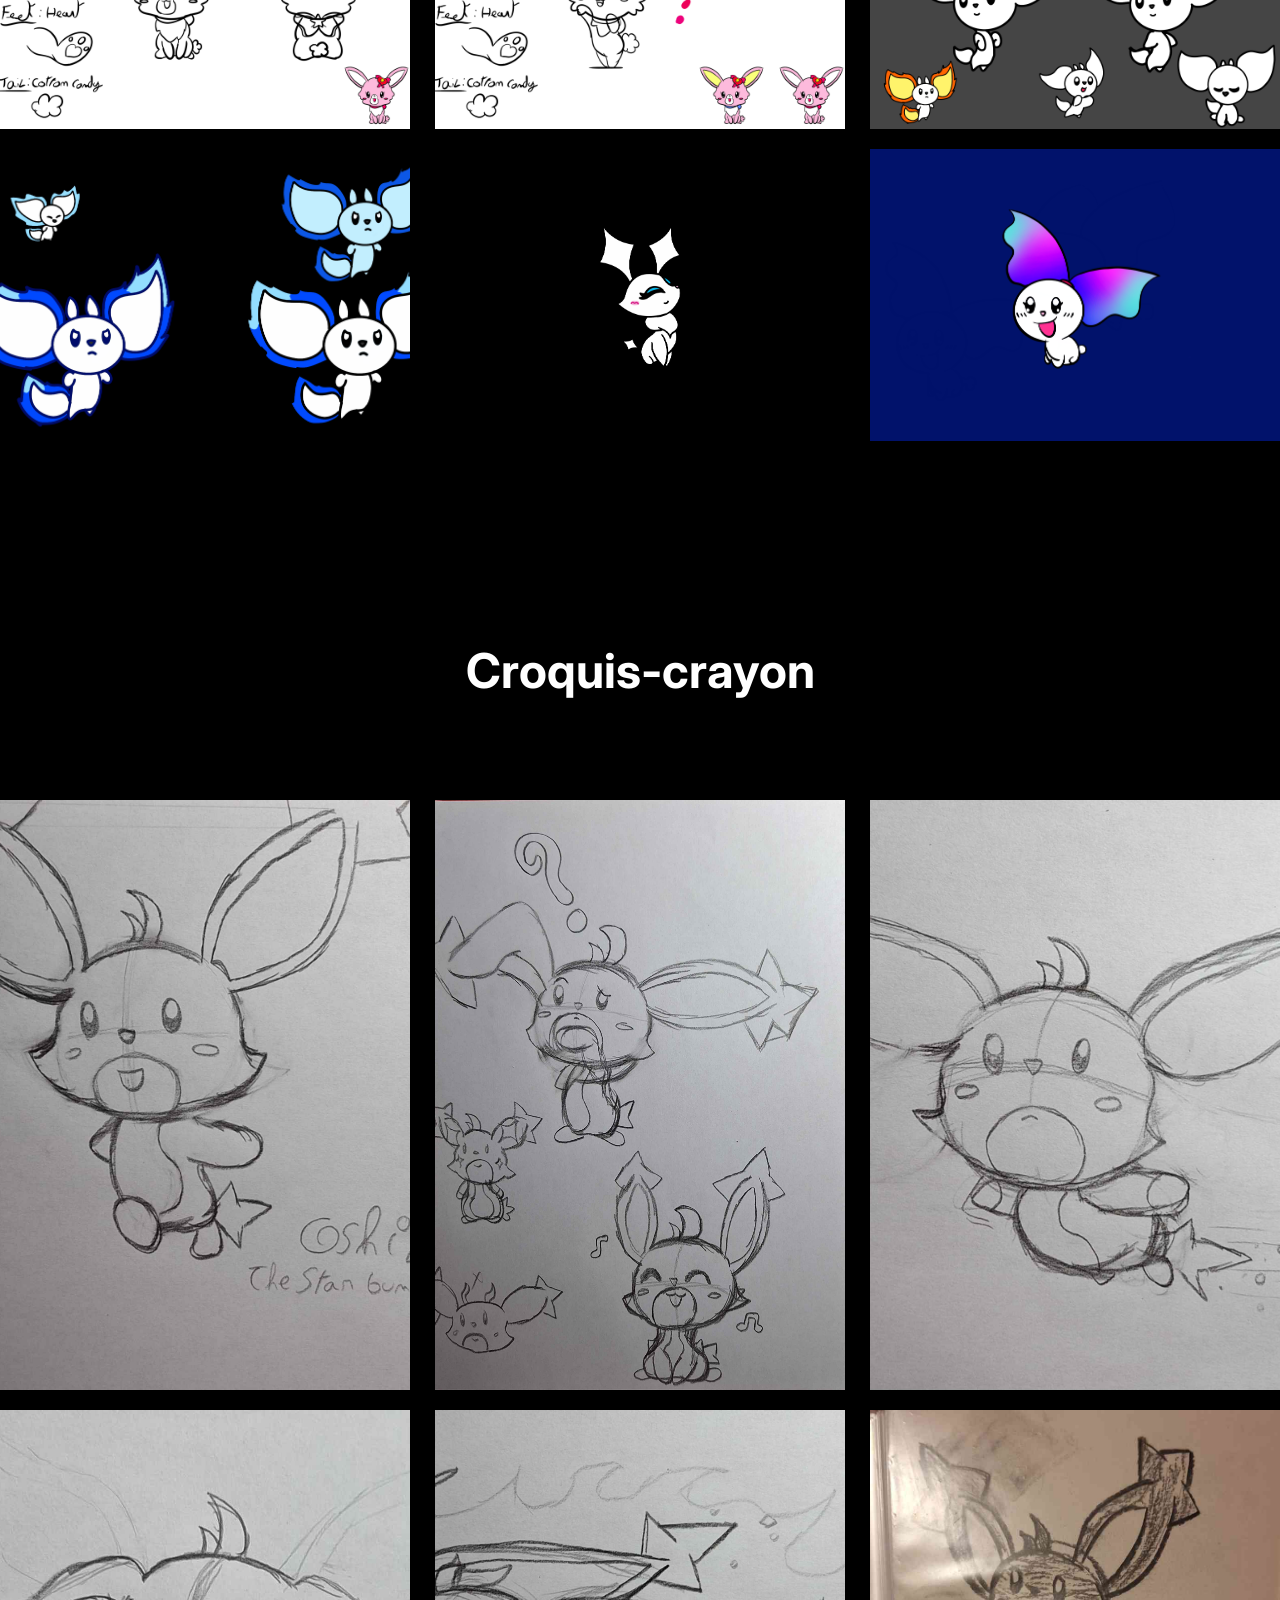
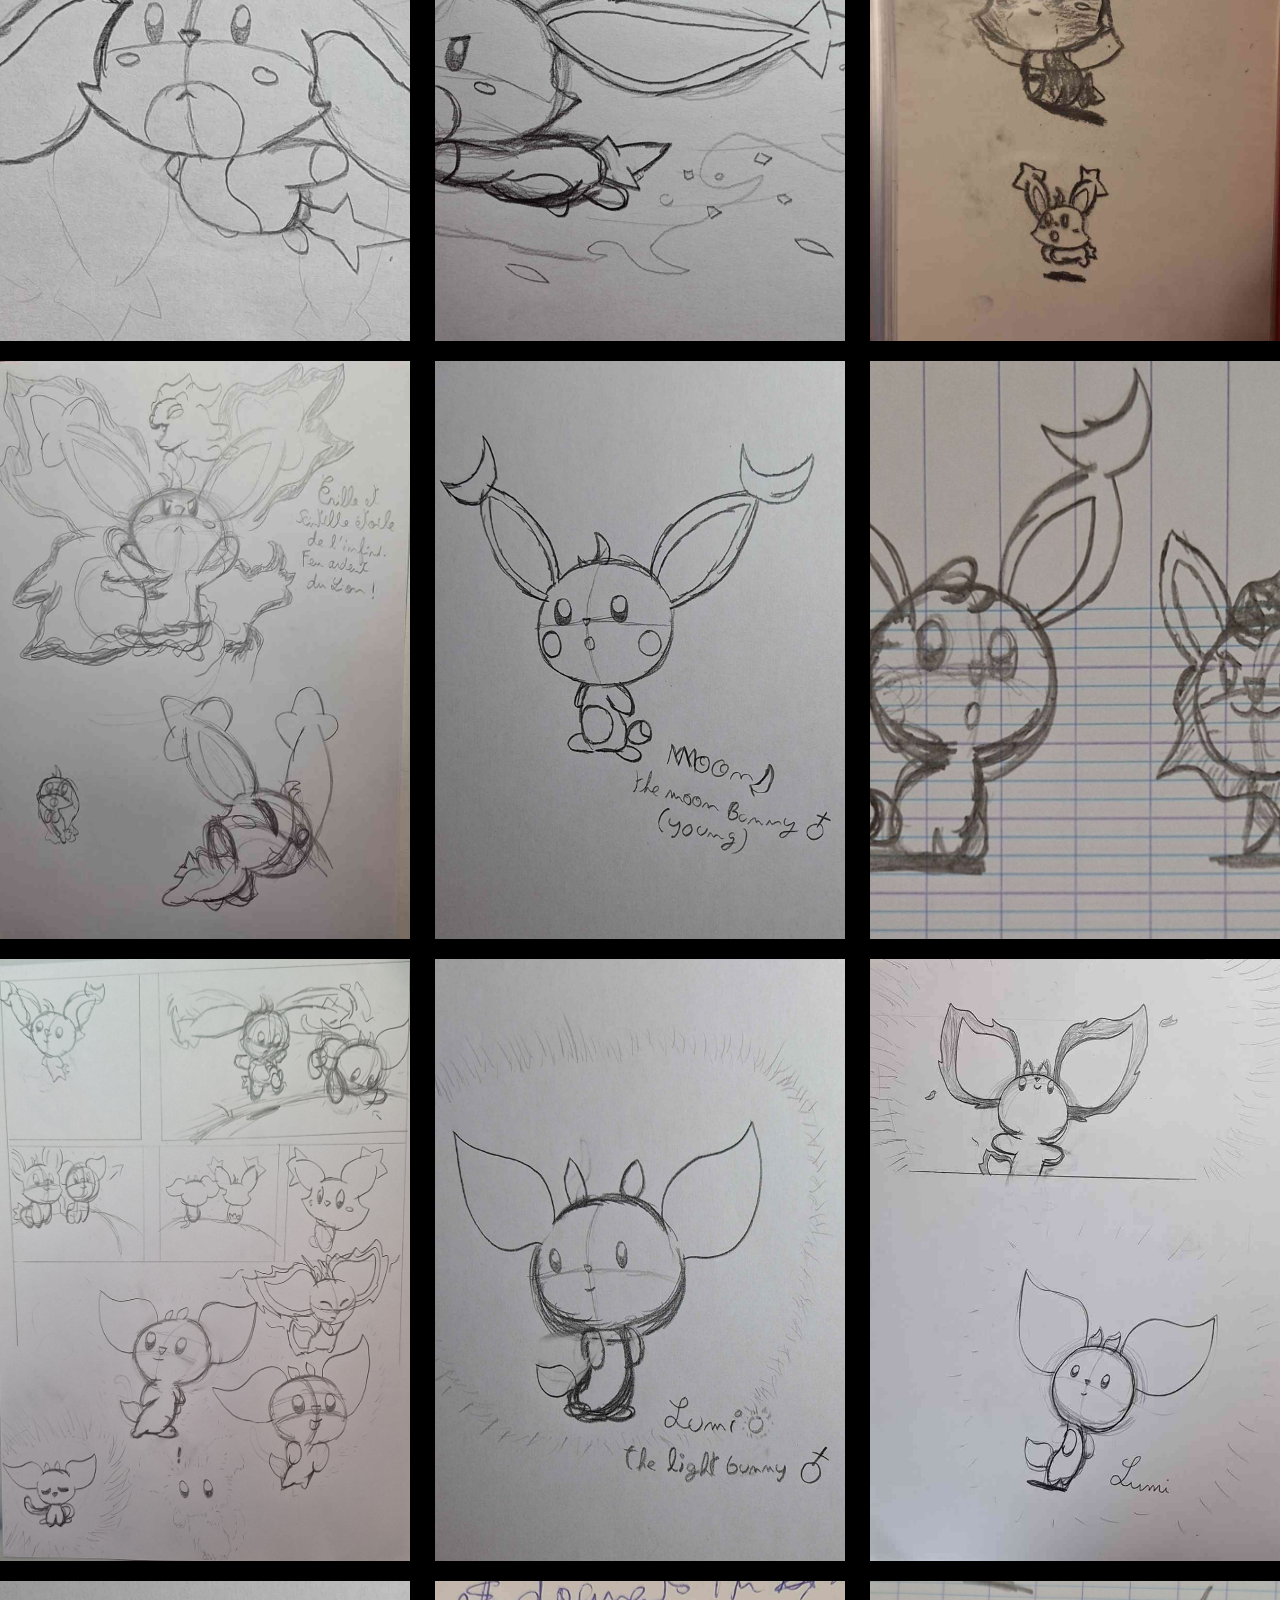
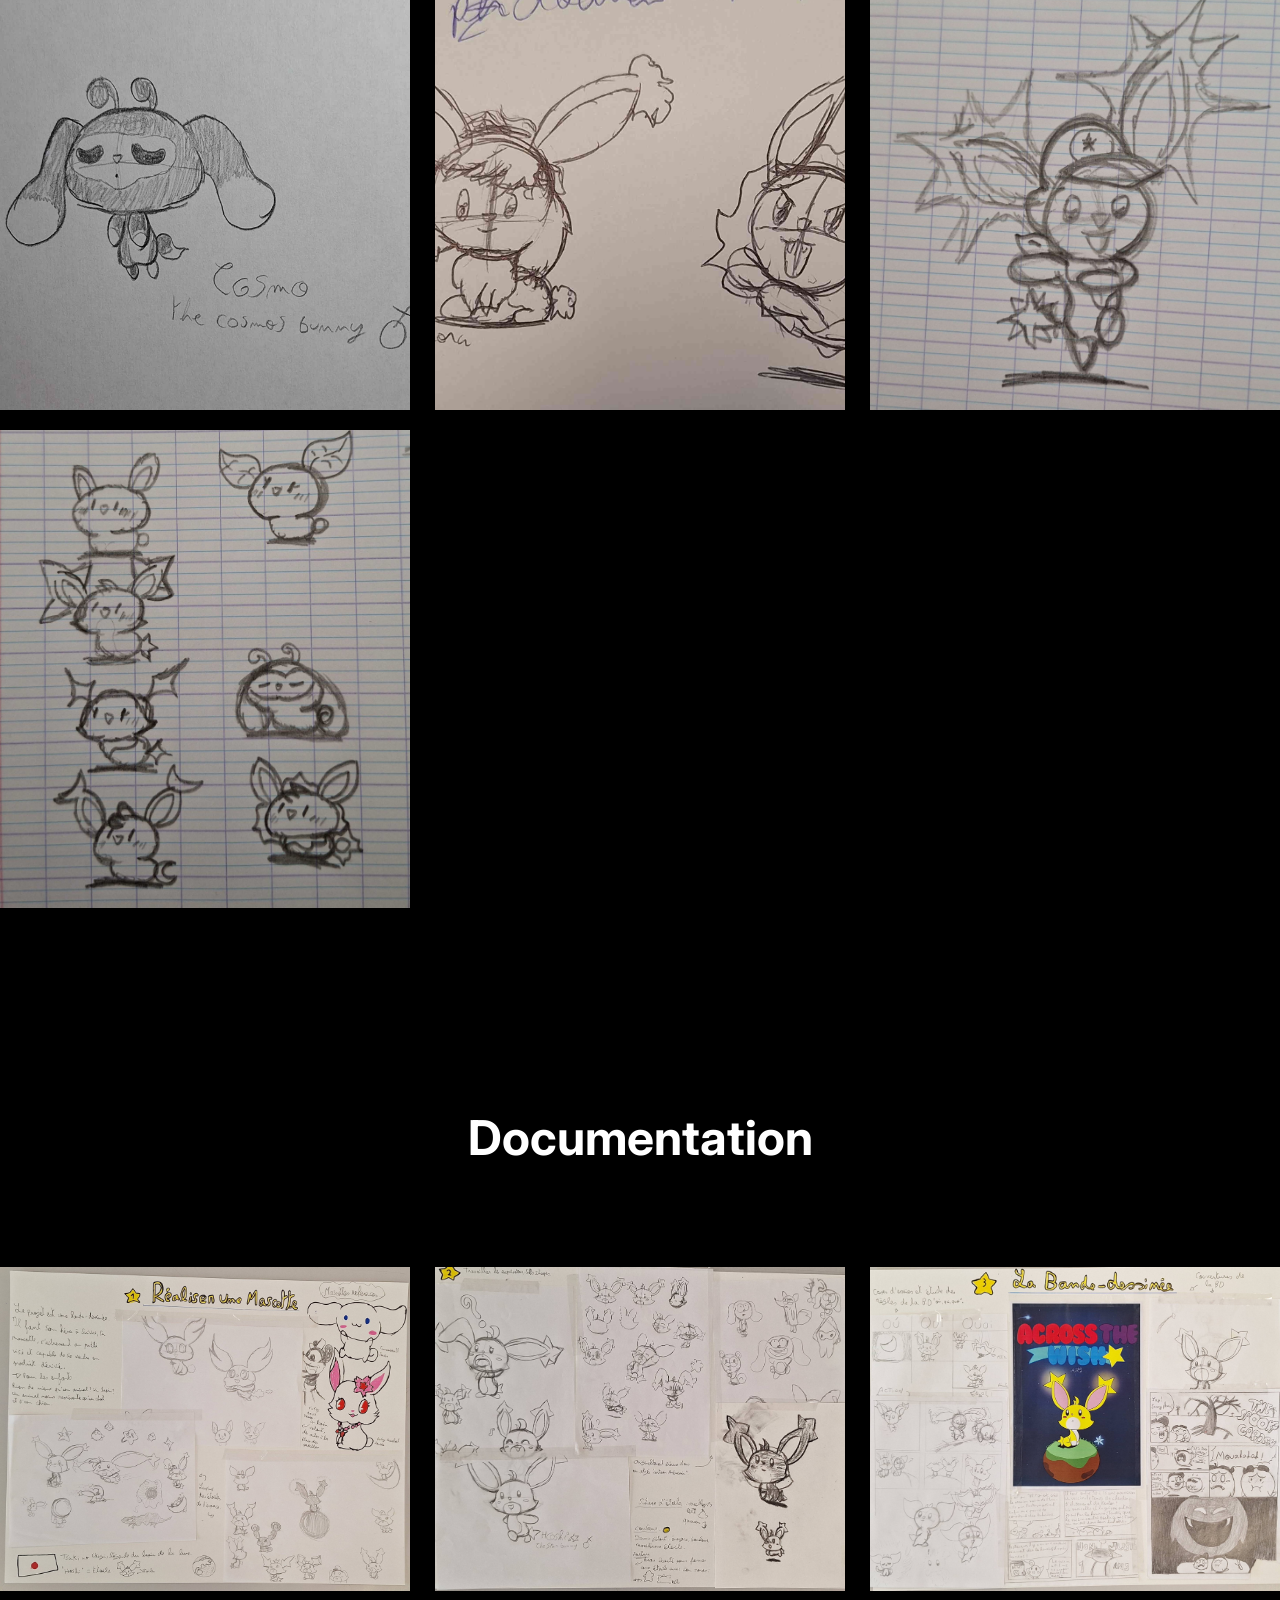
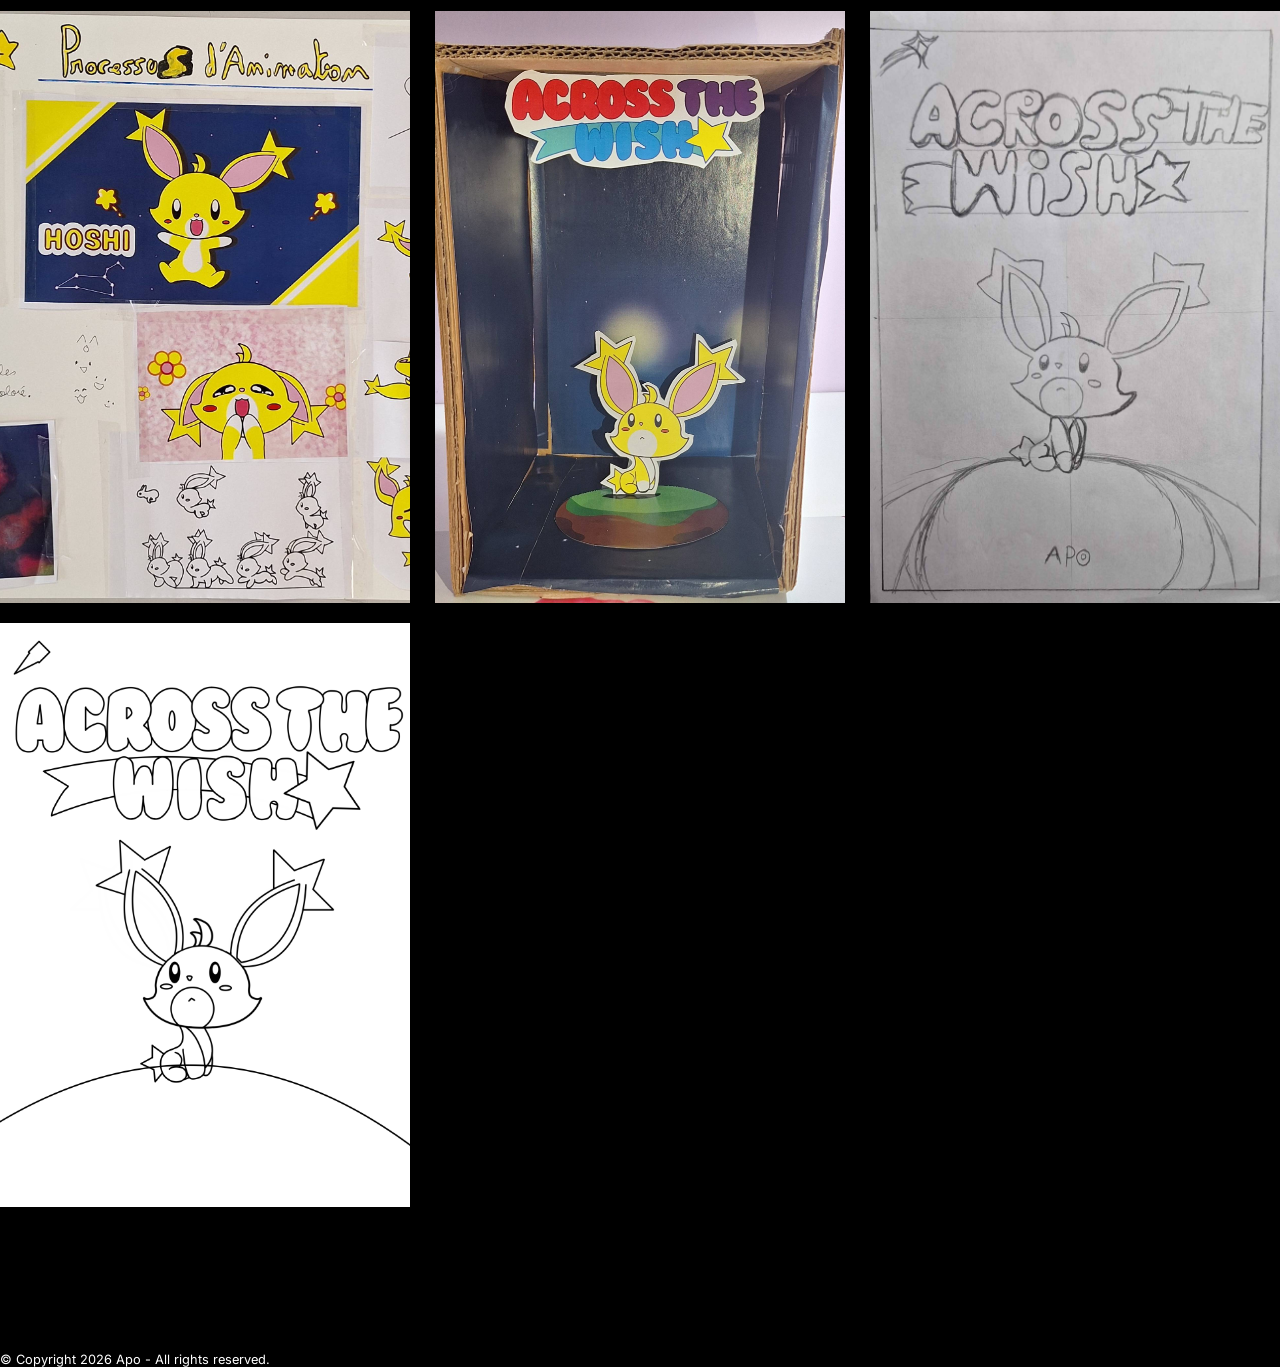
==== commit 77f1b29f: "Update Gallery_1.html" ====
--- a/Gallery_1.html
+++ b/Gallery_1.html
@@ -193,52 +193,52 @@
                 <h2>Croquis-crayon</h2>
                 <div class="flex wrap gap20 space-between">
                     <div class="w32 wm47 gallery1">
-                            <a href="img/Gallery_1/Character/croquis/Hoshi_croquis.jpg"><img src="img/Gallery_1/Character/croquis/Hoshi_croquis.jpg"></a>
-                        </div>
-                        <div class="w32 wm47 gallery1">
-                            <a href="img/Gallery_1/Character/croquis/Hoshi expressions_croquis.jpg"><img src="img/Gallery_1/Character/croquis/Hoshi expressions_croquis.jpg"></a>
-                        </div>
-                        <div class="w32 wm47 gallery1">
-                            <a href="img/Gallery_1/Character/croquis/Hoshi fly 1_croquis.jpg"><img src="img/Gallery_1/Character/croquis/Hoshi fly 1_croquis.jpg"></a>
-                        </div>
-                        <div class="w32 wm47 gallery1">
-                            <a href="img/Gallery_1/Character/croquis/Hoshi fly 2_croquis.jpg"><img src="img/Gallery_1/Character/croquis/Hoshi fly 2_croquis.jpg"></a>
-                        </div>
-                        <div class="w32 wm47 gallery1">
-                            <a href="img/Gallery_1/Character/croquis/Hoshi dash_croquis.jpg"><img src="img/Gallery_1/Character/croquis/Hoshi dash_croquis.jpg"></a>
-                        </div>
-                        <div class="w32 wm47 gallery1">
-                            <a href="img/Gallery_1/Character/croquis/Hoshi_fusain.jpg"><img src="img/Gallery_1/Character/croquis/Hoshi_fusain.jpg"></a>
-                        </div>
-                        <div class="w32 wm47 gallery1">
-                            <a href="img/Gallery_1/Character/croquis/Hoshi_croquis2.jpg"><img src="img/Gallery_1/Character/croquis/Hoshi_croquis2.jpg"></a>
-                        </div>
-                        <div class="w32 wm47 gallery1">
-                            <a href="img/Gallery_1/Character/croquis/Moon_croquis.jpg"><img src="img/Gallery_1/Character/croquis/Moon_croquis.jpg"></a>
-                        </div>
-                        <div class="w32 wm47 gallery1">
-                            <a href="img/Gallery_1/Character/croquis/MoonxAmateru.jpg"><img src="img/Gallery_1/Character/croquis/MoonxAmateru.jpg"></a>
-                        </div>
-                        <div class="w32 wm47 gallery1">
-                            <a href="img/Gallery_1/Character/croquis/Page de croquis.jpg"><img src="img/Gallery_1/Character/croquis/Page de croquis.jpg"></a>
-                        </div>
-                        <div class="w32 wm47 gallery1">
-                            <a href="img/Gallery_1/Character/croquis/Lumi_croquis.jpg"><img src="img/Gallery_1/Character/croquis/Lumi_croquis.jpg"></a>
-                        </div>
-                        <div class="w32 wm47 gallery1">
-                            <a href="img/Gallery_1/Character/croquis/Lumi_croquis2.jpg"><img src="img/Gallery_1/Character/croquis/Lumi_croquis2.jpg"></a>
-                        </div>
-                        <div class="w32 wm47 gallery1">
-                            <a href="img/Gallery_1/Character/Croquis/Cosmo_croquis.jpg"><img src="img/Gallery_1/Character/croquis/Cosmo_croquis.jpg"></a>
-                        </div>
-                        <div class="w32 wm47 gallery1">
-                            <a href="img/Gallery_1/Character/croquis/Angora_Sunny_croquis.jpg"><img src="img/Gallery_1/Character/croquis/Angora_Sunny_croquis.jpg"></a>
-                        </div>
-                        <div class="w32 wm47 gallery1">
-                            <a href="img/Gallery_1/Character/croquis/Compass-Star.jpg"><img src="img/Gallery_1/Character/croquis/Compass-Star.jpg"></a>
-                        </div>
-                        <div class="w32 wm47 gallery1">
-                            <a href="img/Gallery_1/Character/croquis/babies.jpg"><img src="img/Gallery_1/Character/croquis/babies.jpg"></a>
+                            <a href="img/Gallery_1/Character/Croquis/Hoshi_croquis.jpg"><img src="img/Gallery_1/Character/Croquis/Hoshi_croquis.jpg"></a>
+                        </div>
+                        <div class="w32 wm47 gallery1">
+                            <a href="img/Gallery_1/Character/Croquis/Hoshi expressions_croquis.jpg"><img src="img/Gallery_1/Character/Croquis/Hoshi expressions_croquis.jpg"></a>
+                        </div>
+                        <div class="w32 wm47 gallery1">
+                            <a href="img/Gallery_1/Character/Croquis/Hoshi fly 1_croquis.jpg"><img src="img/Gallery_1/Character/Croquis/Hoshi fly 1_croquis.jpg"></a>
+                        </div>
+                        <div class="w32 wm47 gallery1">
+                            <a href="img/Gallery_1/Character/Croquis/Hoshi fly 2_croquis.jpg"><img src="img/Gallery_1/Character/Croquis/Hoshi fly 2_croquis.jpg"></a>
+                        </div>
+                        <div class="w32 wm47 gallery1">
+                            <a href="img/Gallery_1/Character/Croquis/Hoshi dash_croquis.jpg"><img src="img/Gallery_1/Character/Croquis/Hoshi dash_croquis.jpg"></a>
+                        </div>
+                        <div class="w32 wm47 gallery1">
+                            <a href="img/Gallery_1/Character/Croquis/Hoshi_fusain.jpg"><img src="img/Gallery_1/Character/Croquis/Hoshi_fusain.jpg"></a>
+                        </div>
+                        <div class="w32 wm47 gallery1">
+                            <a href="img/Gallery_1/Character/Croquis/Hoshi_croquis2.jpg"><img src="img/Gallery_1/Character/Croquis/Hoshi_croquis2.jpg"></a>
+                        </div>
+                        <div class="w32 wm47 gallery1">
+                            <a href="img/Gallery_1/Character/Croquis/Moon_croquis.jpg"><img src="img/Gallery_1/Character/Croquis/Moon_croquis.jpg"></a>
+                        </div>
+                        <div class="w32 wm47 gallery1">
+                            <a href="img/Gallery_1/Character/Croquis/MoonxAmateru.jpg"><img src="img/Gallery_1/Character/Croquis/MoonxAmateru.jpg"></a>
+                        </div>
+                        <div class="w32 wm47 gallery1">
+                            <a href="img/Gallery_1/Character/Croquis/Page de croquis.jpg"><img src="img/Gallery_1/Character/Croquis/Page de croquis.jpg"></a>
+                        </div>
+                        <div class="w32 wm47 gallery1">
+                            <a href="img/Gallery_1/Character/Croquis/Lumi_croquis.jpg"><img src="img/Gallery_1/Character/Croquis/Lumi_croquis.jpg"></a>
+                        </div>
+                        <div class="w32 wm47 gallery1">
+                            <a href="img/Gallery_1/Character/Croquis/Lumi_croquis2.jpg"><img src="img/Gallery_1/Character/Croquis/Lumi_croquis2.jpg"></a>
+                        </div>
+                        <div class="w32 wm47 gallery1">
+                            <a href="img/Gallery_1/Character/Croquis/Cosmo_croquis.jpg"><img src="img/Gallery_1/Character/Croquis/Cosmo_croquis.jpg"></a>
+                        </div>
+                        <div class="w32 wm47 gallery1">
+                            <a href="img/Gallery_1/Character/Croquis/Angora_Sunny_croquis.jpg"><img src="img/Gallery_1/Character/Croquis/Angora_Sunny_croquis.jpg"></a>
+                        </div>
+                        <div class="w32 wm47 gallery1">
+                            <a href="img/Gallery_1/Character/Croquis/Compass-Star.jpg"><img src="img/Gallery_1/Character/Croquis/Compass-Star.jpg"></a>
+                        </div>
+                        <div class="w32 wm47 gallery1">
+                            <a href="img/Gallery_1/Character/Croquis/babies.jpg"><img src="img/Gallery_1/Character/Croquis/babies.jpg"></a>
                         </div>
                     </div>
                 </div>
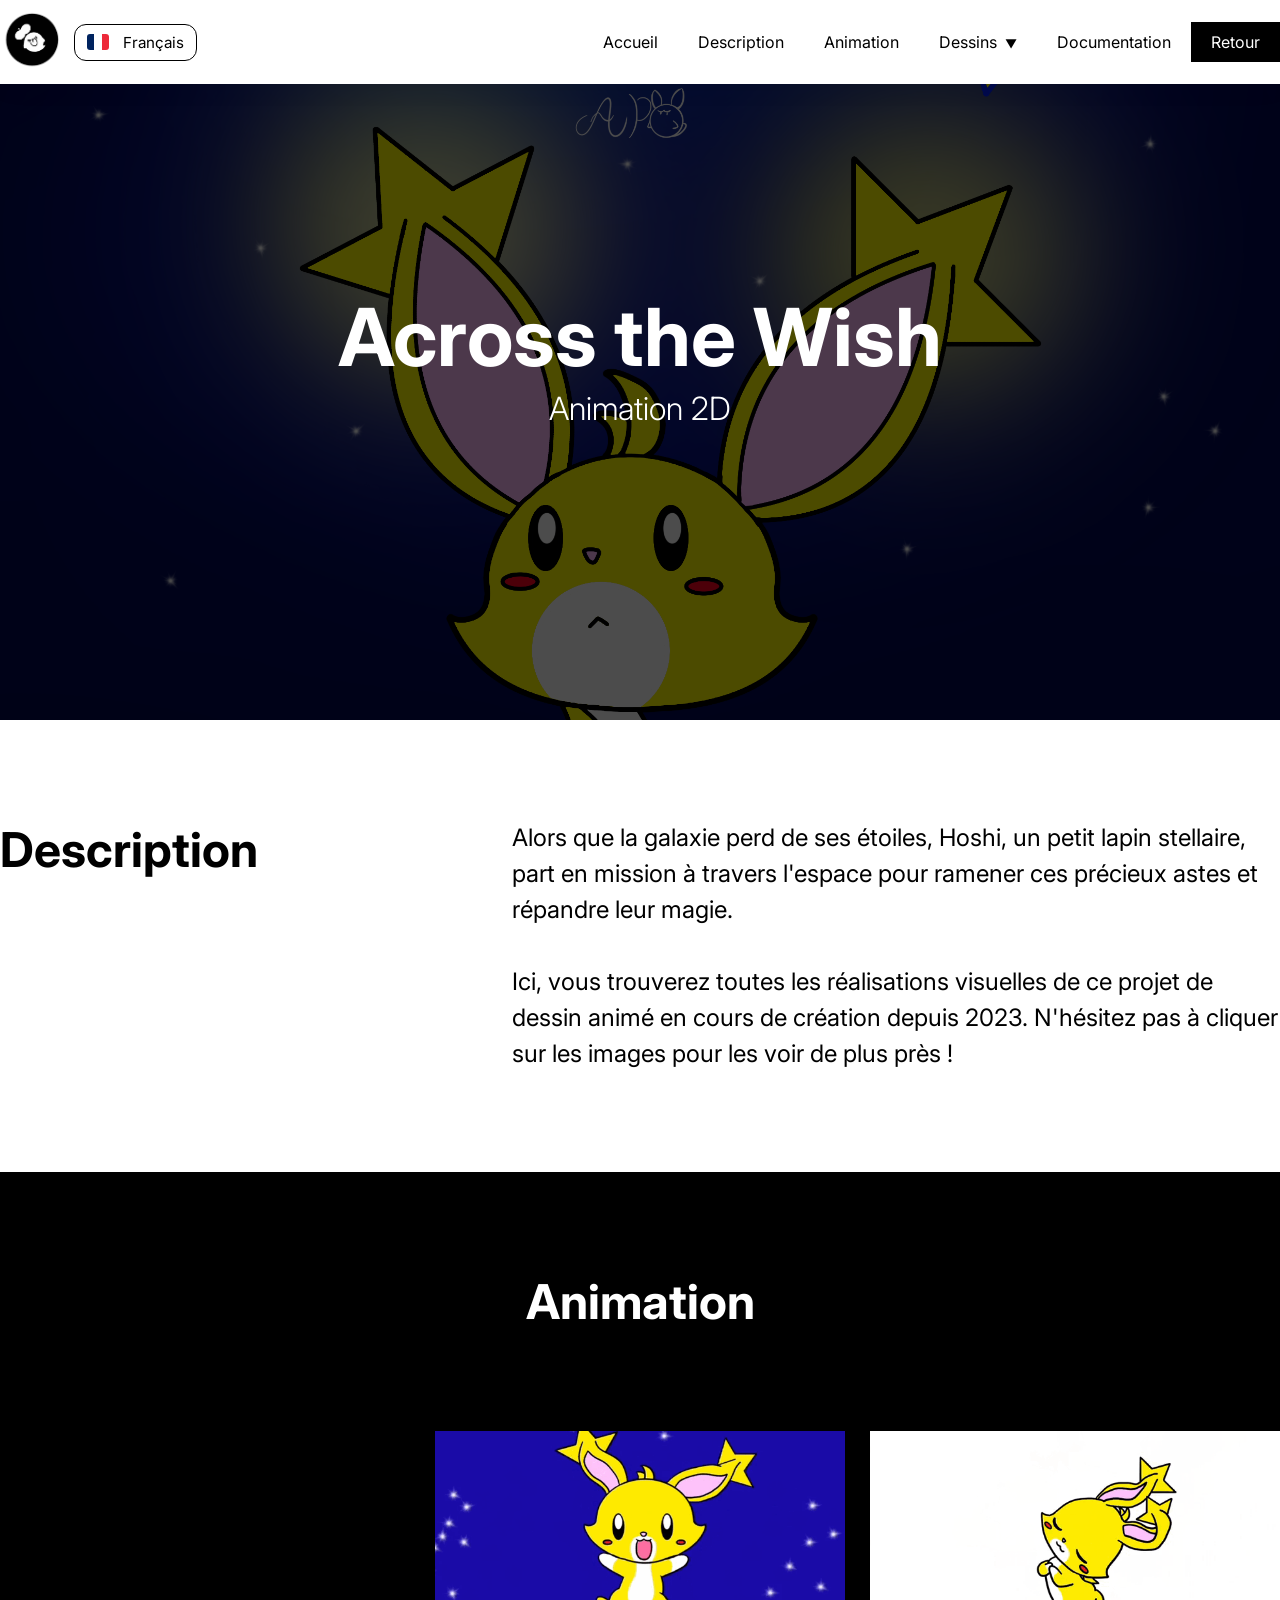
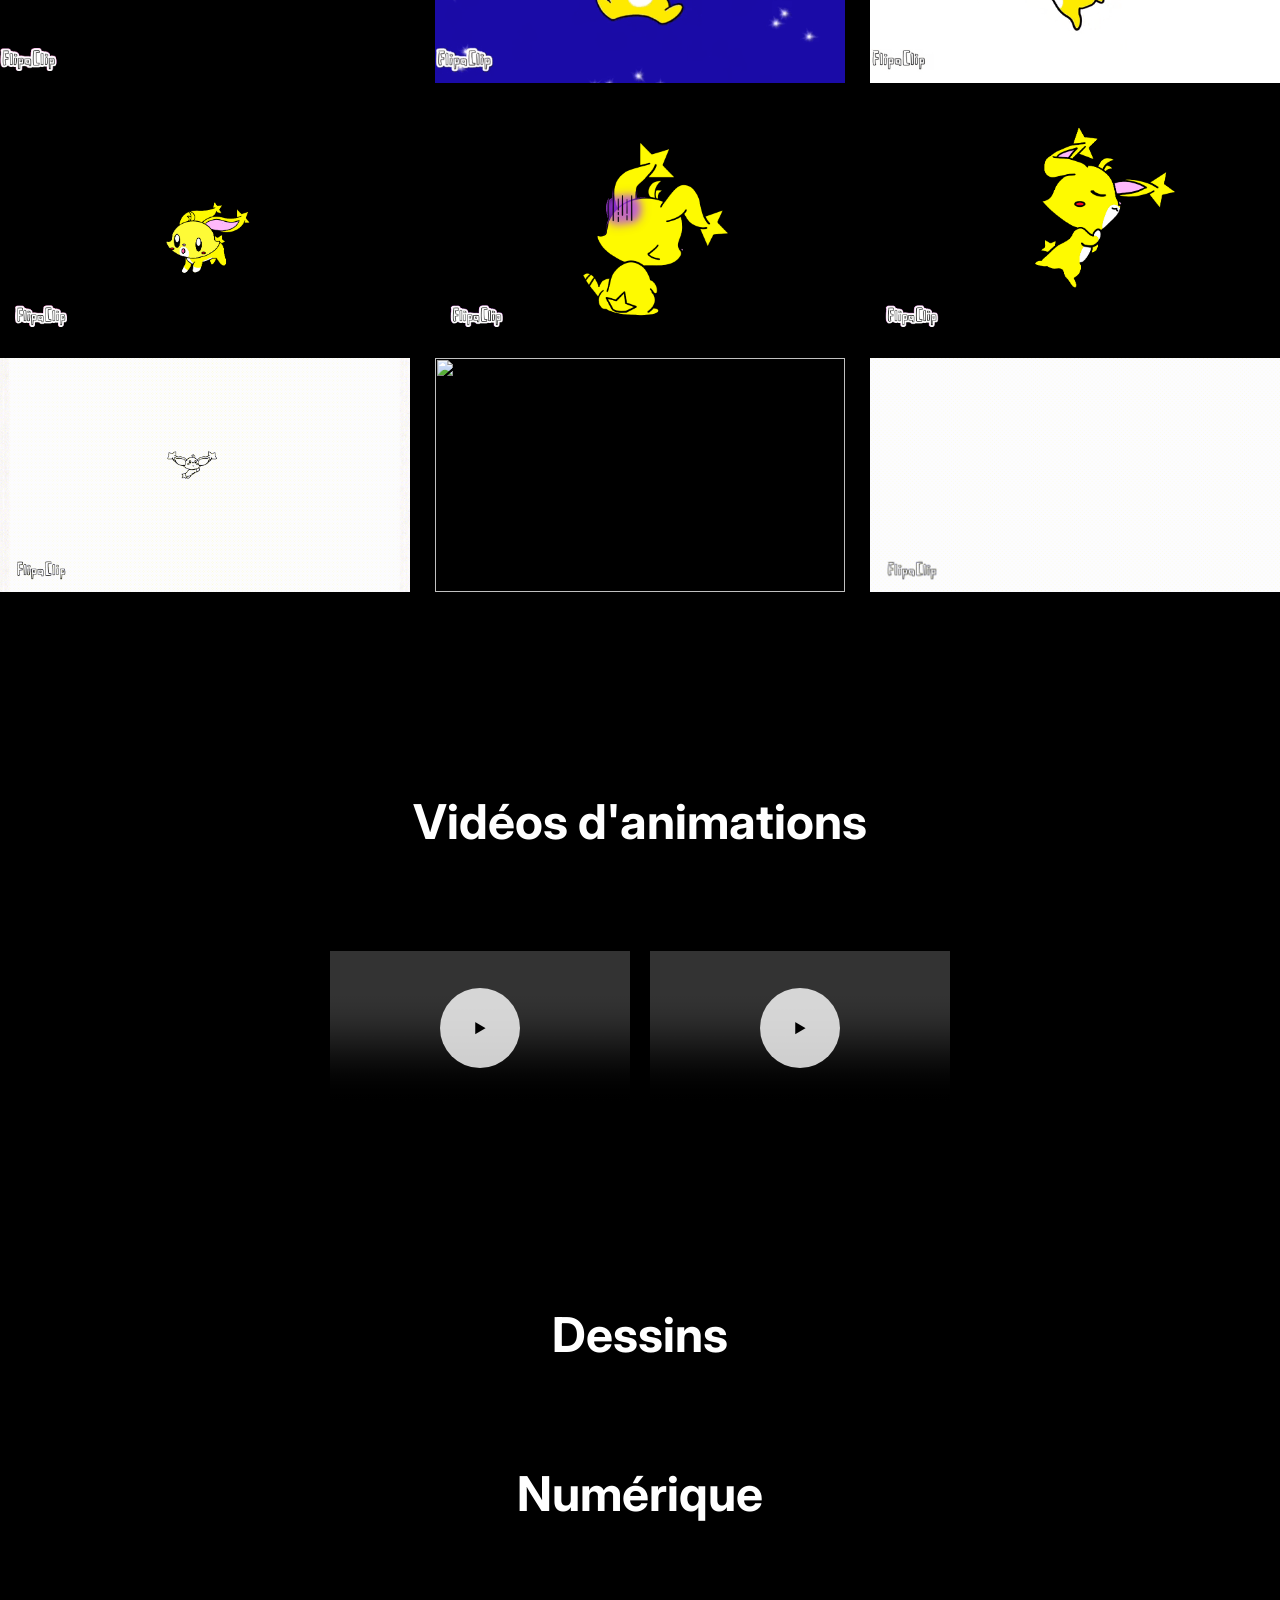
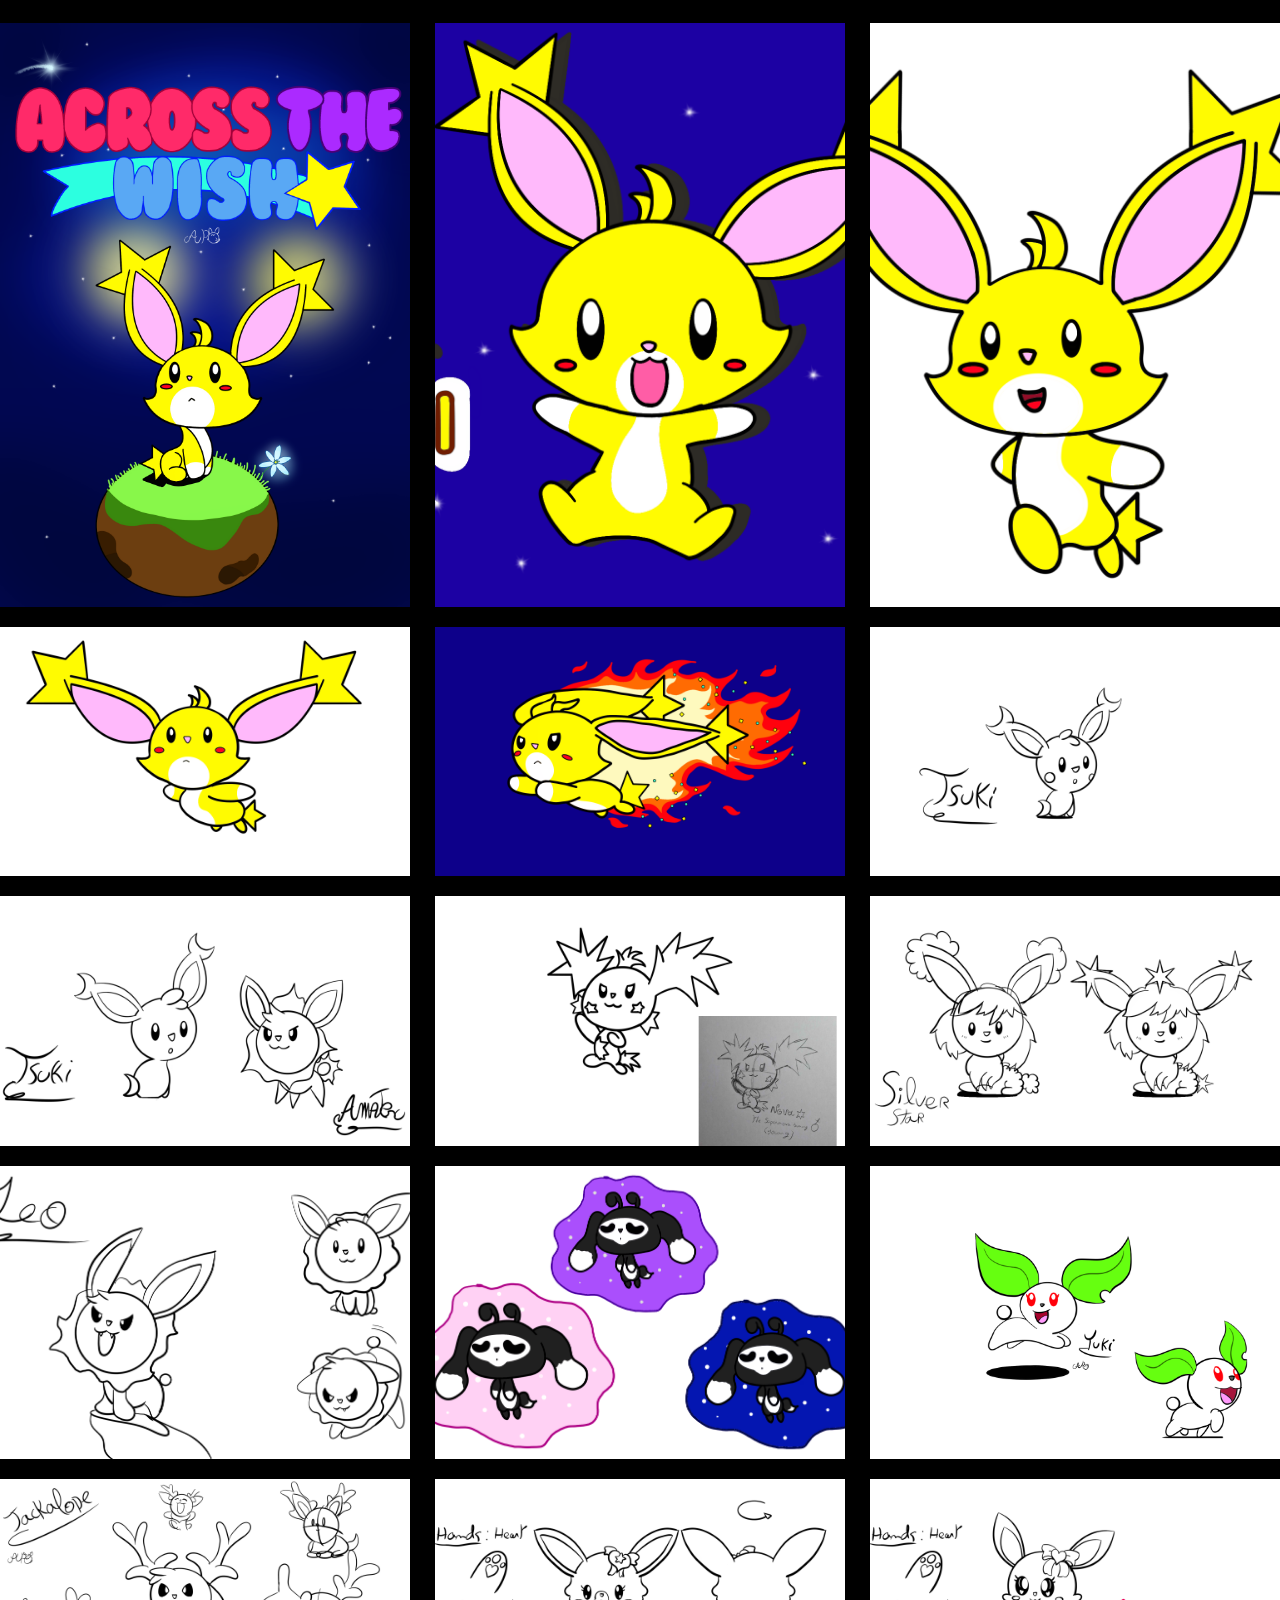
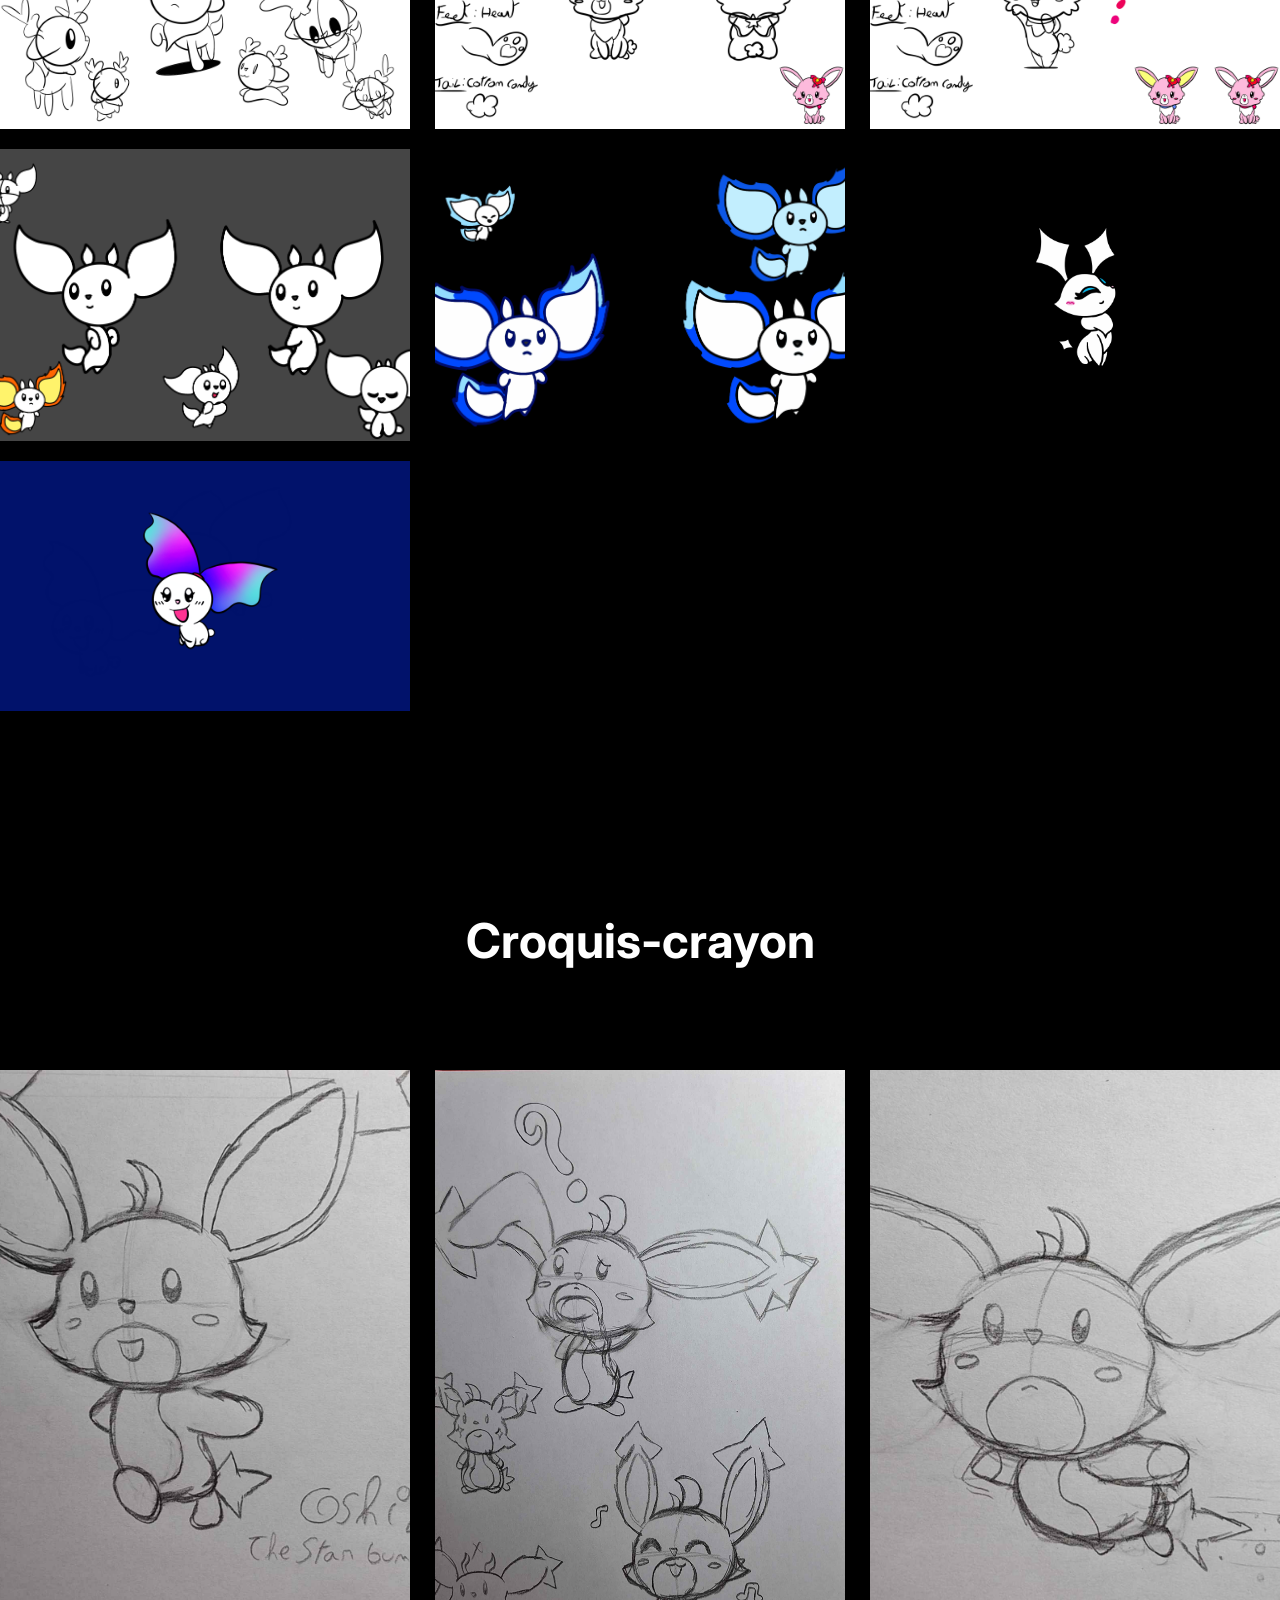
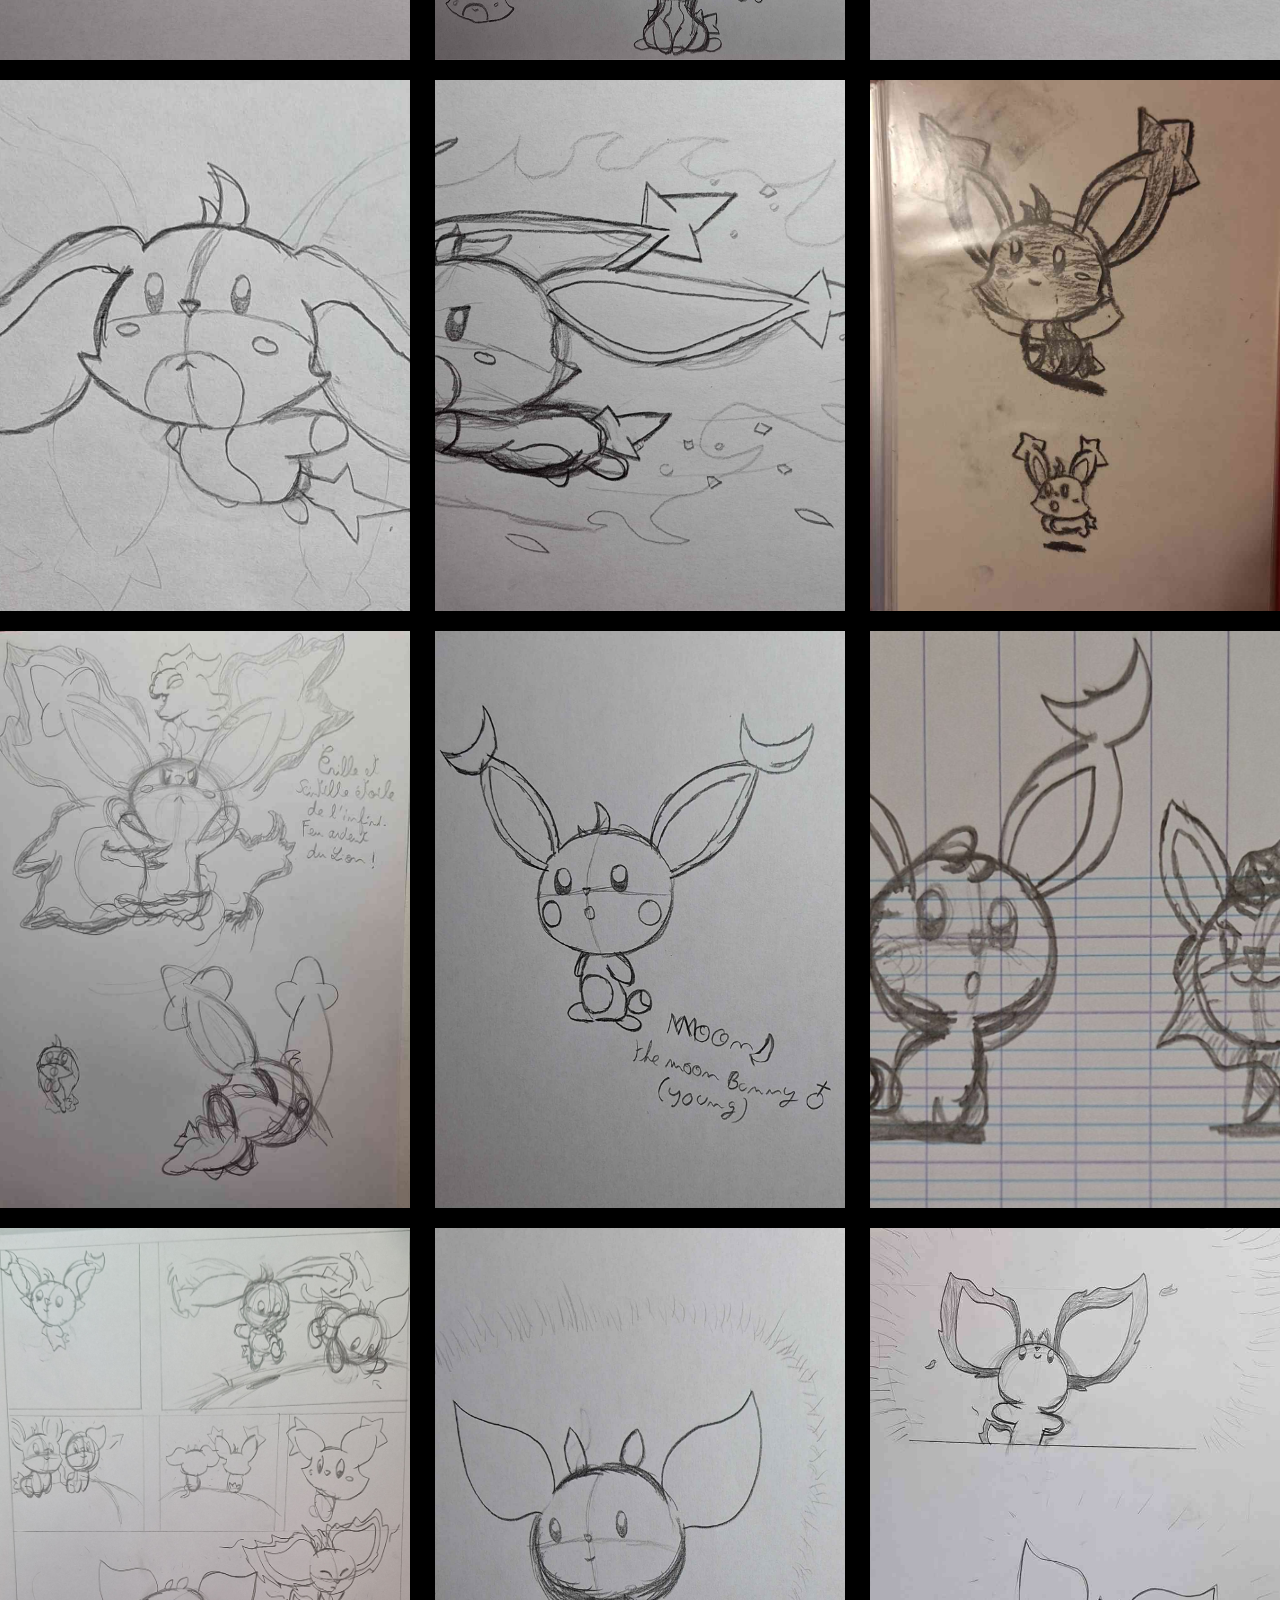
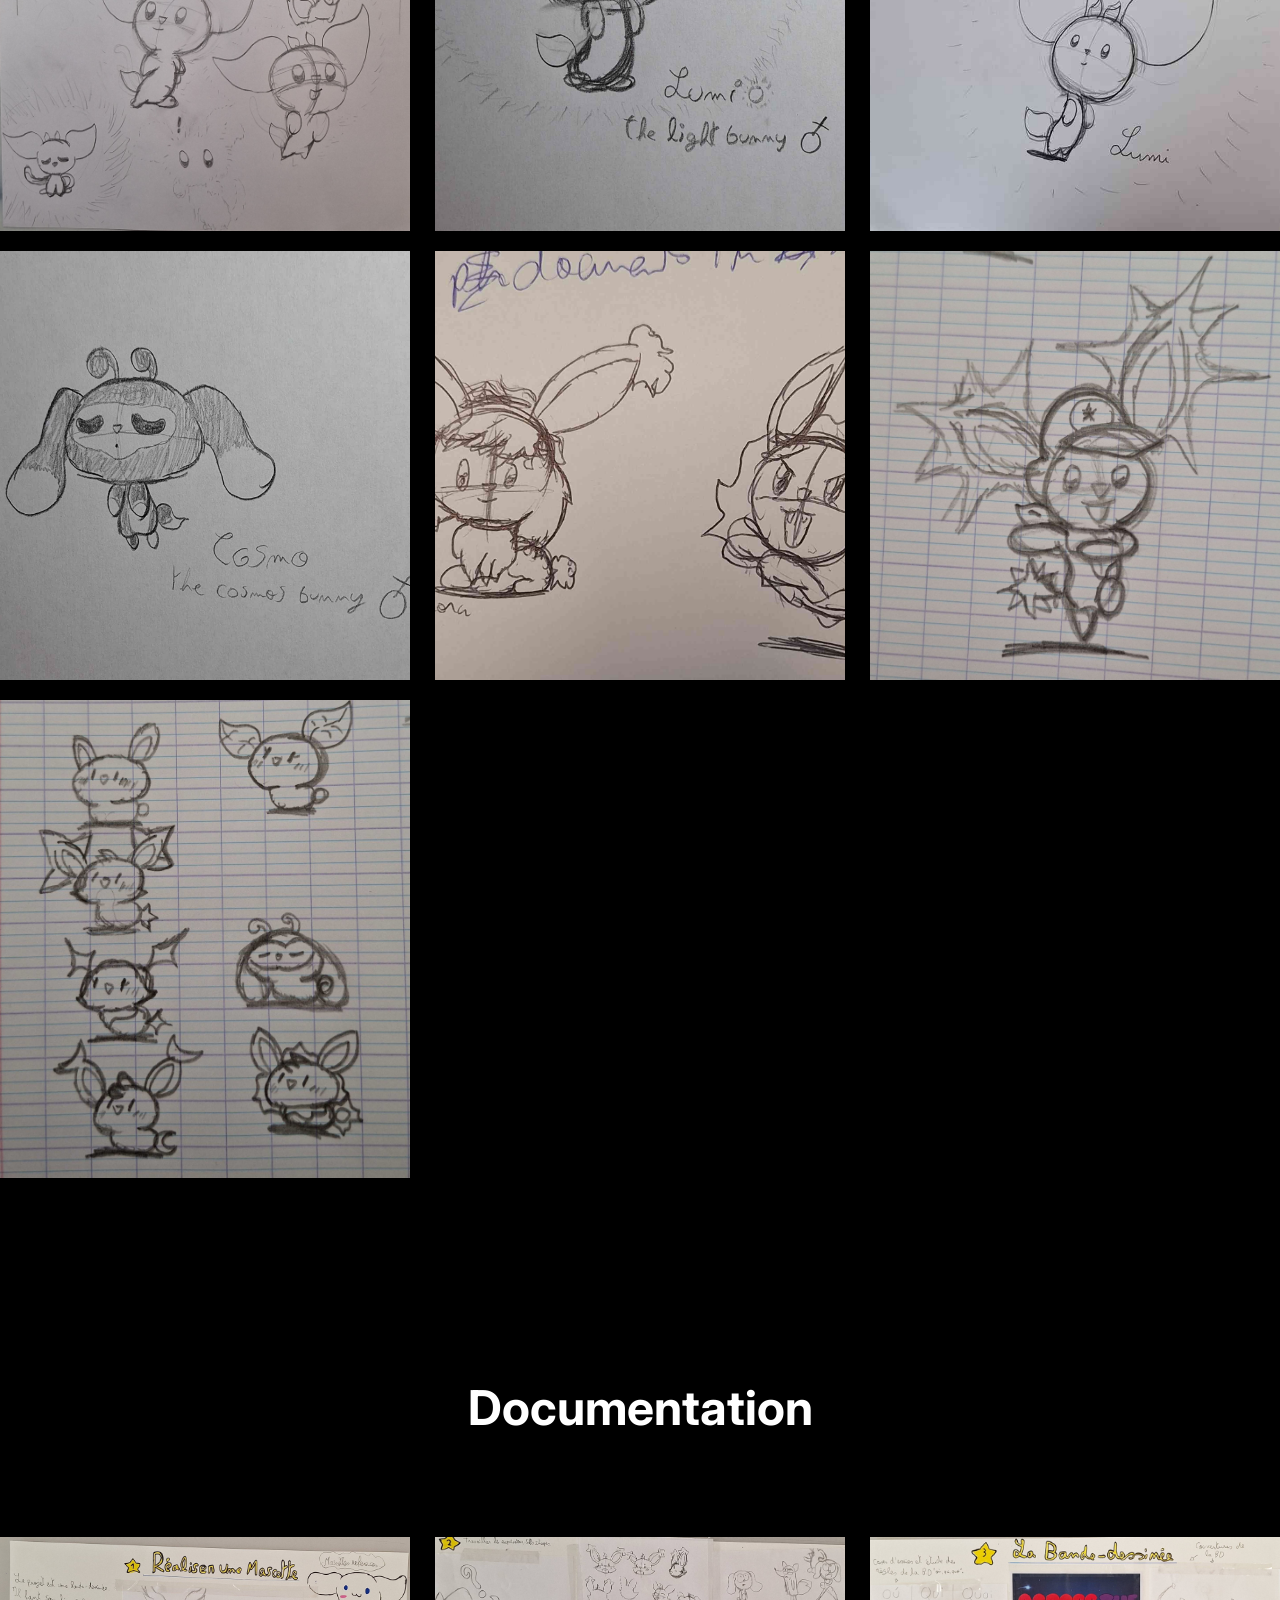
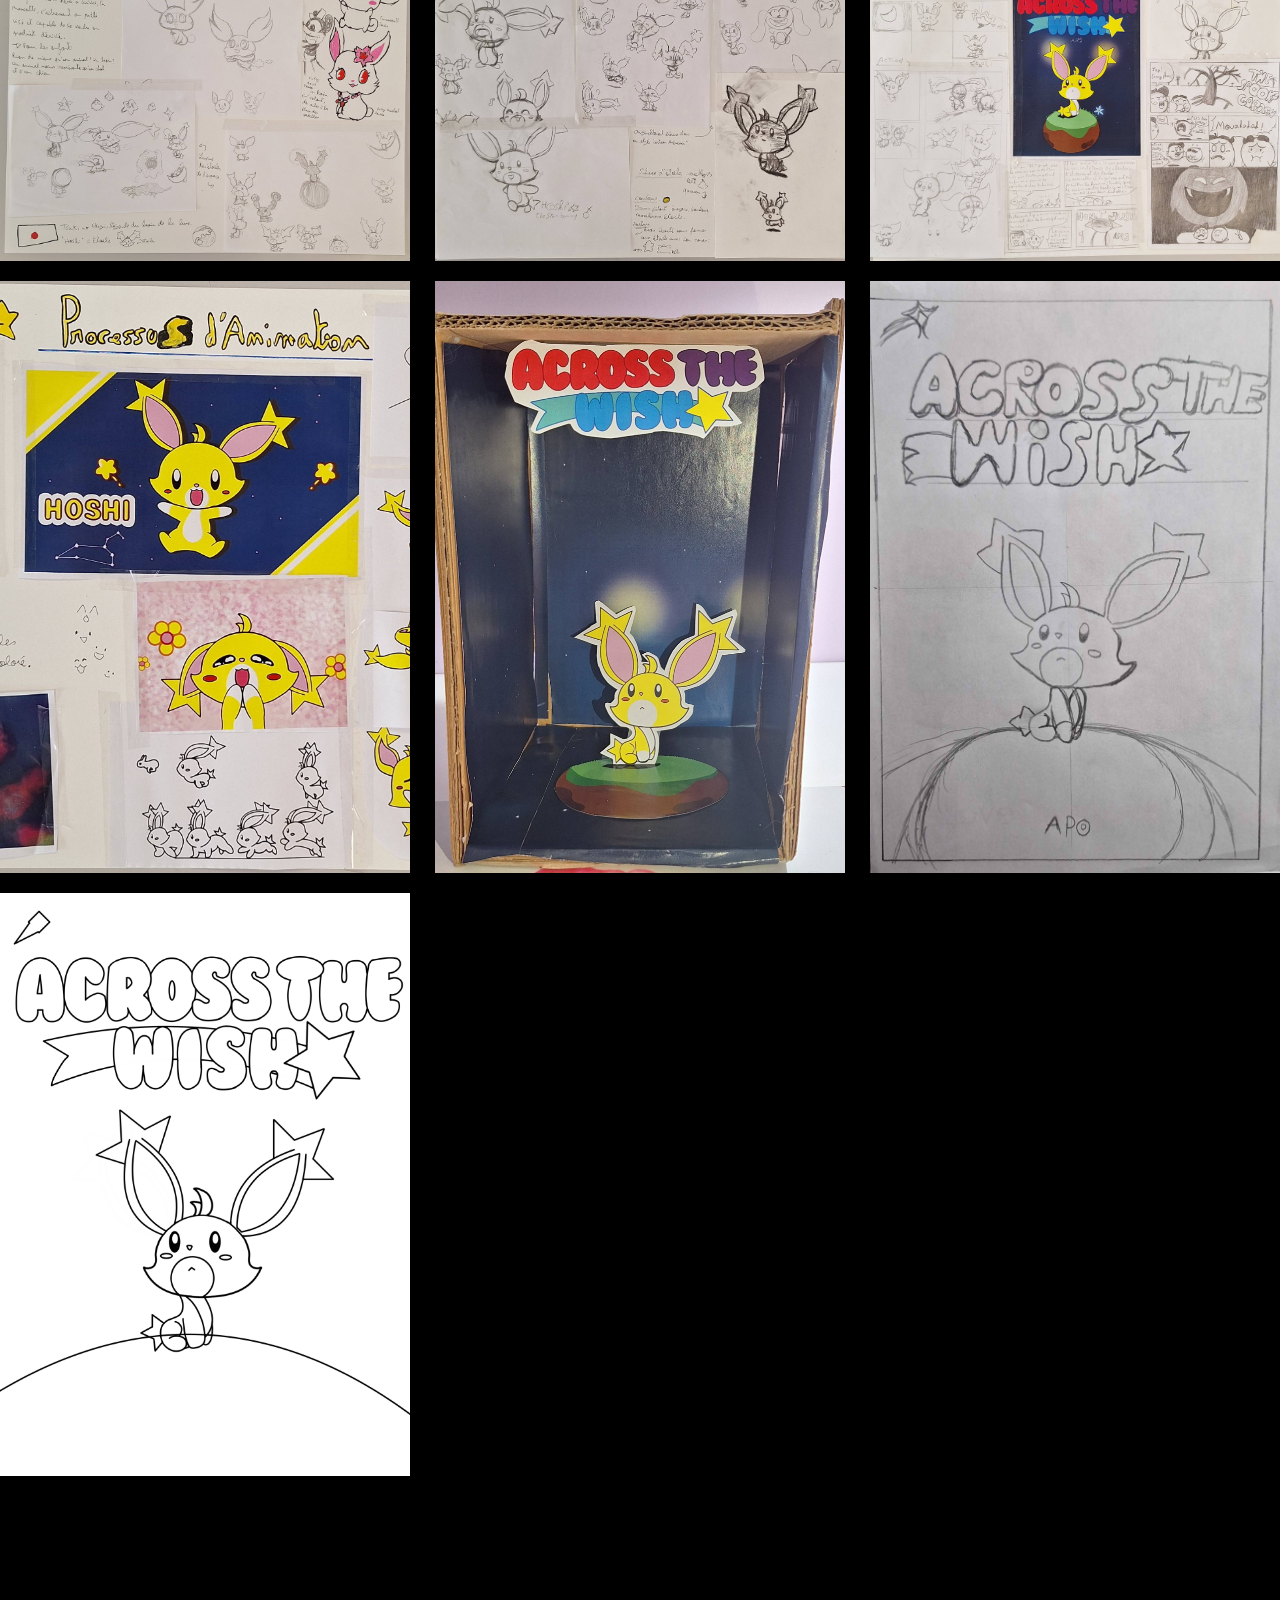
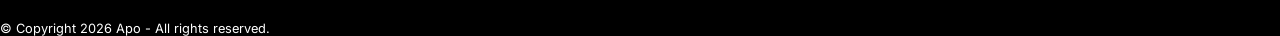
==== commit 23a52281: "Update Gallery_1.html" ====
--- a/Gallery_1.html
+++ b/Gallery_1.html
@@ -23,10 +23,19 @@
                         </a>
                         
                         <ul class="header-menu-lang" aria-label="Sélecteur de langue">
-                            <li><button class="lang-btn" data-lang="fr" id="btn-fr">Français</button></li>
-                            <li><button class="lang-btn" data-lang="en" id="btn-en">Anglais</button></li>
+                            <li class="lang-selector">
+                                <button id="lang-toggle" class="lang-toggle" type="button" aria-haspopup="listbox" aria-expanded="false">
+                                    <span class="lang-flag lang-flag--fr" aria-hidden="true"></span>
+                                    <span class="lang-label">Français</span>
+                                </button>
+                                <ul class="lang-dropdown" role="listbox">
+                                    <li><button class="lang-btn" data-lang="fr" id="btn-fr" type="button">Français</button></li>
+                                    <li><button class="lang-btn" data-lang="en" id="btn-en" type="button">Anglais</button></li>
+                                </ul>
+                            </li>
                         </ul>
                     </div>
+                    <!-- Header menu boutons -->
                     <ul class="header-menu header-menu-main">
                         <li><a href="#accueil">Accueil</a></li>
                         <li><a href="#projet">Description</a></li>
@@ -41,6 +50,10 @@
                         <li><a href="#documentation">Documentation</a></li>
                         <li><a href="./index.html#realisations">Retour</a></li>
                     </ul>
+                    <button class="header-menu-mobile" type="button" onclick="openMenu()" aria-label="Ouvrir le menu">
+                        <span class="material-icons">menu</span>
+                    </button>
+                    <a class="header-menu-fixed" href="./index.html#realisations">Retour</a>
                 </div>
             </div>
         </header>
@@ -113,7 +126,7 @@
                             <span>▶</span>
                         </button>
                     </div>
-                     <div style="max-width: 600px; position: relative;">
+                    <div style="max-width: 600px; position: relative;">
                         <video id="myVideo2" controls width="100%">
                             <source src="img/Gallery_1/Animation_vidéo/Introduction du projet.mp4" type="video/mp4">
                         </video>
@@ -147,6 +160,9 @@
                         </div>
                         <div class="w32 wm47 gallery1">
                             <a href="img/Gallery_1/Character/Numérique/Tsuki.png"><img src="img/Gallery_1/Character/Numérique/Tsuki.png"></a>
+                        </div>
+                        <div class="w32 wm47 gallery1">
+                            <a href="img/Gallery_1/Character/Numérique/TsukixAmateru.png"><img src="img/Gallery_1/Character/Numérique/TsukixAmateru.png"></a>
                         </div>
                         <div class="w32 wm47 gallery1">
                             <a href="img/Gallery_1/Character/Numérique/Nova_Artwork.png"><img src="img/Gallery_1/Character/Numérique/Nova_Artwork.png"></a>
--- a/styles/styles.css
+++ b/styles/styles.css
@@ -6,7 +6,11 @@
 }
 
 body{
-    font-family: 'Inter', sans-serif;
+    font-family: 'Inter', system-ui, -apple-system, BlinkMacSystemFont, 'Segoe UI', sans-serif;
+}
+
+button, .lang-toggle, .lang-dropdown button, .lang-flag {
+    font-family: 'Inter', system-ui, -apple-system, BlinkMacSystemFont, 'Segoe UI', 'Segoe UI Emoji', 'Apple Color Emoji', 'Noto Color Emoji', sans-serif;
 }
 
 .slider{
@@ -238,34 +242,96 @@
 
 
 .header-menu-lang {
+    position: relative;
+    list-style: none;
+    margin: 0 0 0 14px;
+    padding: 0;
+}
+
+.lang-selector {
+    position: relative;
+}
+
+.lang-toggle {
+    display: inline-flex;
+    align-items: center;
+    gap: 8px;
+    padding: 8px 12px;
+    border-radius: 12px;
+    border: 1px solid #000;
+    background: #fff;
+    color: #000;
+    cursor: pointer;
+    font-size: 0.95rem;
+    transition: background .2s ease, transform .2s ease;
+}
+
+.lang-toggle:hover,
+.lang-toggle:focus-visible {
+    background: #f7f7f7;
+}
+
+.lang-flag {
+    display: inline-block;
+    width: 22px;
+    height: 16px;
+    flex-shrink: 0;
+    background-size: cover;
+    background-position: center;
+    background-repeat: no-repeat;
+    border-radius: 3px;
+    margin-right: 6px;
+}
+
+.lang-flag--fr {
+    background-image: url("data:image/svg+xml,%3Csvg xmlns='http://www.w3.org/2000/svg' viewBox='0 0 3 2'%3E%3Crect width='1' height='2' fill='%2300235f'/%3E%3Crect x='1' width='1' height='2' fill='%23fff'/%3E%3Crect x='2' width='1' height='2' fill='%23ed2939'/%3E%3C/svg%3E");
+}
+
+.lang-flag--en {
+    background-image: url("data:image/svg+xml,%3Csvg xmlns='http://www.w3.org/2000/svg' viewBox='0 0 19 10'%3E%3Crect width='19' height='10' fill='%23b22234'/%3E%3Crect y='0.769' width='19' height='0.769' fill='%23fff'/%3E%3Crect y='2.308' width='19' height='0.769' fill='%23fff'/%3E%3Crect y='3.846' width='19' height='0.769' fill='%23fff'/%3E%3Crect y='5.384' width='19' height='0.769' fill='%23fff'/%3E%3Crect y='6.923' width='19' height='0.769' fill='%23fff'/%3E%3Crect y='8.462' width='19' height='0.769' fill='%23fff'/%3E%3Crect width='7.6' height='4.615' fill='%23034ea2'/%3E%3Ccircle cx='1' cy='1' r='0.3' fill='%23fff'/%3E%3Ccircle cx='2.4' cy='1' r='0.3' fill='%23fff'/%3E%3Ccircle cx='3.8' cy='1' r='0.3' fill='%23fff'/%3E%3Ccircle cx='1.7' cy='2' r='0.3' fill='%23fff'/%3E%3Ccircle cx='3.1' cy='2' r='0.3' fill='%23fff'/%3E%3C/svg%3E");
+}
+
+.lang-dropdown {
+    display: none;
+    position: absolute;
+    top: calc(100% + 8px);
+    left: 0;
+    min-width: 140px;
+    background: #fff;
+    border: 1px solid rgba(0,0,0,0.12);
+    border-radius: 14px;
+    box-shadow: 0 14px 30px rgba(0,0,0,0.12);
+    z-index: 20;
+    flex-direction: column;
+    padding: 6px 0;
+}
+
+.lang-dropdown.open {
     display: flex;
-    gap: 10px;
+}
+
+.lang-dropdown li {
     list-style: none;
-    margin: 0;
-    padding: 0;
-}
-
-/* Styles de base */
-.lang-btn {
+}
+
+.lang-dropdown button {
+    width: 100%;
+    text-align: left;
     background: transparent;
-    border: 2px dashed transparent; /* invisible par défaut */
-    padding: 6px 14px;
-    border-radius: 10px;
+    border: 0;
+    padding: 10px 14px;
+    color: #000;
     cursor: pointer;
-    transition: .2s ease;
-    font-size: 14px;
-}
-
-/* Effet au survol */
-.lang-btn:hover {
+    font-size: 0.95rem;
+}
+
+.lang-dropdown button:hover,
+.lang-dropdown button:focus-visible {
     background: rgba(0,0,0,0.05);
 }
 
-/* ✅ Cadre actif */
-.lang-btn.active {
-    border-color: #fff;              /* pointillés blancs comme ton image */
-    outline: 2px solid #000;         /* léger contraste */
-    outline-offset: 3px;
+.lang-btn.is-active {
+    font-weight: 700;
 }
 
 .header-menu-main li a, .header-menu-lang li a{
@@ -353,56 +419,150 @@
     font-size: 24px;
 }
 
+.header-menu-fixed {
+    display: none;
+}
+
+.header-menu-fixed:hover {
+    background-color: #111;
+}
+
 @media(max-width:810px){
 
     header{
         height: 60px !important;
     }
 
-    .header-menu-mobile{
-        display: flex;
-        border: 0px;
-        background-color: transparent;
-        position: relative;
-        left: auto;
-        top: auto;
-        transform: none;
-        z-index: 991;
+    header{
+        position: fixed;
+        height: 60px !important;
     }
 
     .header-logo{
-        position: absolute;
+        position: absolute !important;
         left: 50%;
         top: 50%;
         transform: translate(-50%, -50%);
-        z-index: 9;
+        z-index: 11;
+    }
+
+    .header-menu-mobile{
+        display: flex !important;
+        border: 0 !important;
+        background-color: transparent !important;
+        position: absolute !important;
+        right: 96px !important;
+        top: 50% !important;
+        transform: translateY(-50%) !important;
+        z-index: 10 !important;
+    }
+
+    .header-menu-fixed{
+        display: inline-flex !important;
+        position: absolute !important;
+        right: 20px !important;
+        top: 50% !important;
+        transform: translateY(-50%) !important;
+        padding: 6px 12px !important;
+        background-color: #000 !important;
+        color: #fff !important;
+        text-decoration: none !important;
+        border-radius: 10px !important;
+        font-size: 0.85rem !important;
+        white-space: nowrap !important;
+        z-index: 12 !important;
+    }
+
+    .header-menu-fixed:hover{
+        background-color: #111 !important;
+    }
+
+    .left-group{
+        position: static !important;
+        display: flex !important;
+        align-items: center !important;
+        gap: 10px !important;
+        z-index: 10 !important;
+    }
+
+    .header-menu-lang{
+        position: absolute !important;
+        left: 20px !important;
+        top: 50% !important;
+        transform: translateY(-50%) !important;
+        display: flex !important;
+        flex-direction: column !important;
+        gap: 6px !important;
+        list-style: none !important;
+        margin: 0 !important;
+        padding: 0 !important;
+        z-index: 10 !important;
     }
 
     .header-menu{
-        position: fixed;
-        top: 60px;
-        left: 0;
-        width: 100%;
-        height: calc(100vh - 60px);
+        display: none;
+        position: absolute;
+        top: 100%;
+        right: 20px;
+        width: min(260px, calc(100vw - 40px));
         background-color: #fff;
         flex-direction: column;
-        align-items: center;
+        align-items: stretch;
         justify-content: center;
-        gap: 30px;
+        gap: 0;
+        padding: 10px 0;
+        margin: 0;
+        list-style: none;
+        box-shadow: 0 20px 40px rgba(0,0,0,0.12);
+        border-radius: 18px;
+        z-index: 9;
+    }
+
+    .header-menu-main li:last-child {
         display: none;
-        z-index: 990;
     }
 
     .header-menu.active{
         display: flex;
     }
 
-    .header-menu li:last-child a{
-        margin-top: 10px;
-    }
-
-    .header-menu li a {
-        font-size: 1.1rem;
+    .header-menu li{
+        width: 100%;
+    }
+
+    .header-menu li + li a{
+        border-top: 1px solid #eee;
+    }
+
+    .header-menu li a{
+        width: 100%;
+        text-align: left;
+        padding: 14px 18px;
+        font-size: 1rem;
+    }
+
+    .flex.wrap.space-between {
+        justify-content: flex-start;
+    }
+
+    .realisation,
+    .gallery1 {
+        flex: 0 0 calc((100% - 40px) / 3);
+        width: calc((100% - 40px) / 3) !important;
+        max-width: calc((100% - 40px) / 3);
+        box-sizing: border-box;
+    }
+
+    .realisation h3,
+    .gallery1 h3 {
+        font-size: 0.8rem;
+        line-height: 1.1;
+        padding: 0 6px;
+        white-space: normal;
+        width: calc(100% - 20px);
+        max-width: calc(100% - 20px);
+        text-align: center;
+        top: 45%;
     }
 
     h2{
@@ -480,8 +640,23 @@
         width: 100% !important;
     }
 
+    .realisation h3,
+    .gallery1 h3{
+        font-size: 0.65rem;
+        line-height: 1.1;
+        padding: 0 4px;
+        letter-spacing: 0;
+    }
+
+    .realisation img{
+        filter: none !important;
+        transition: none !important;
+        box-shadow: none !important;
+    }
+
     .realisation h3{
-        font-size: 1.3rem;
+        opacity: 1 !important;
+        text-shadow: 2px 2px 0 #000, -2px -2px 0 #000, 2px -2px 0 #000, -2px 2px 0 #000;
     }
 
     .contact {
@@ -697,16 +872,42 @@
 }
 
 
+
 html, body {
   margin: 0;
   padding: 0;
   overflow-x: hidden;
-}
+  min-height: 100%;
+}
+
+@supports (overflow-x: clip) {
+  html, body { overflow-x: clip; }
+}
+
 
 .container, .boxed, .section, header, footer {
   width: 100%;
   max-width: 100%;
 }
+
+body {
+  display: flex;
+  flex-direction: column;
+  min-height: 100dvh;
+}
+
+main { 
+  flex: 1 0 auto;
+  padding-bottom: 24px;
+}
+
+main::after {
+  content: "";
+  display: block;
+  height: 0;
+}
+
+:where(.container > :last-child) { margin-bottom: 0; }
 
 
 img, video, canvas, svg, iframe {
@@ -720,10 +921,4 @@
   min-width: 0;
 }
 
-.flex > * {
-  min-width: 0;
-}
-
-@supports (overflow-x: clip) {
-  html, body { overflow-x: clip; }
-}
+.flex > * { min-width: 0; }
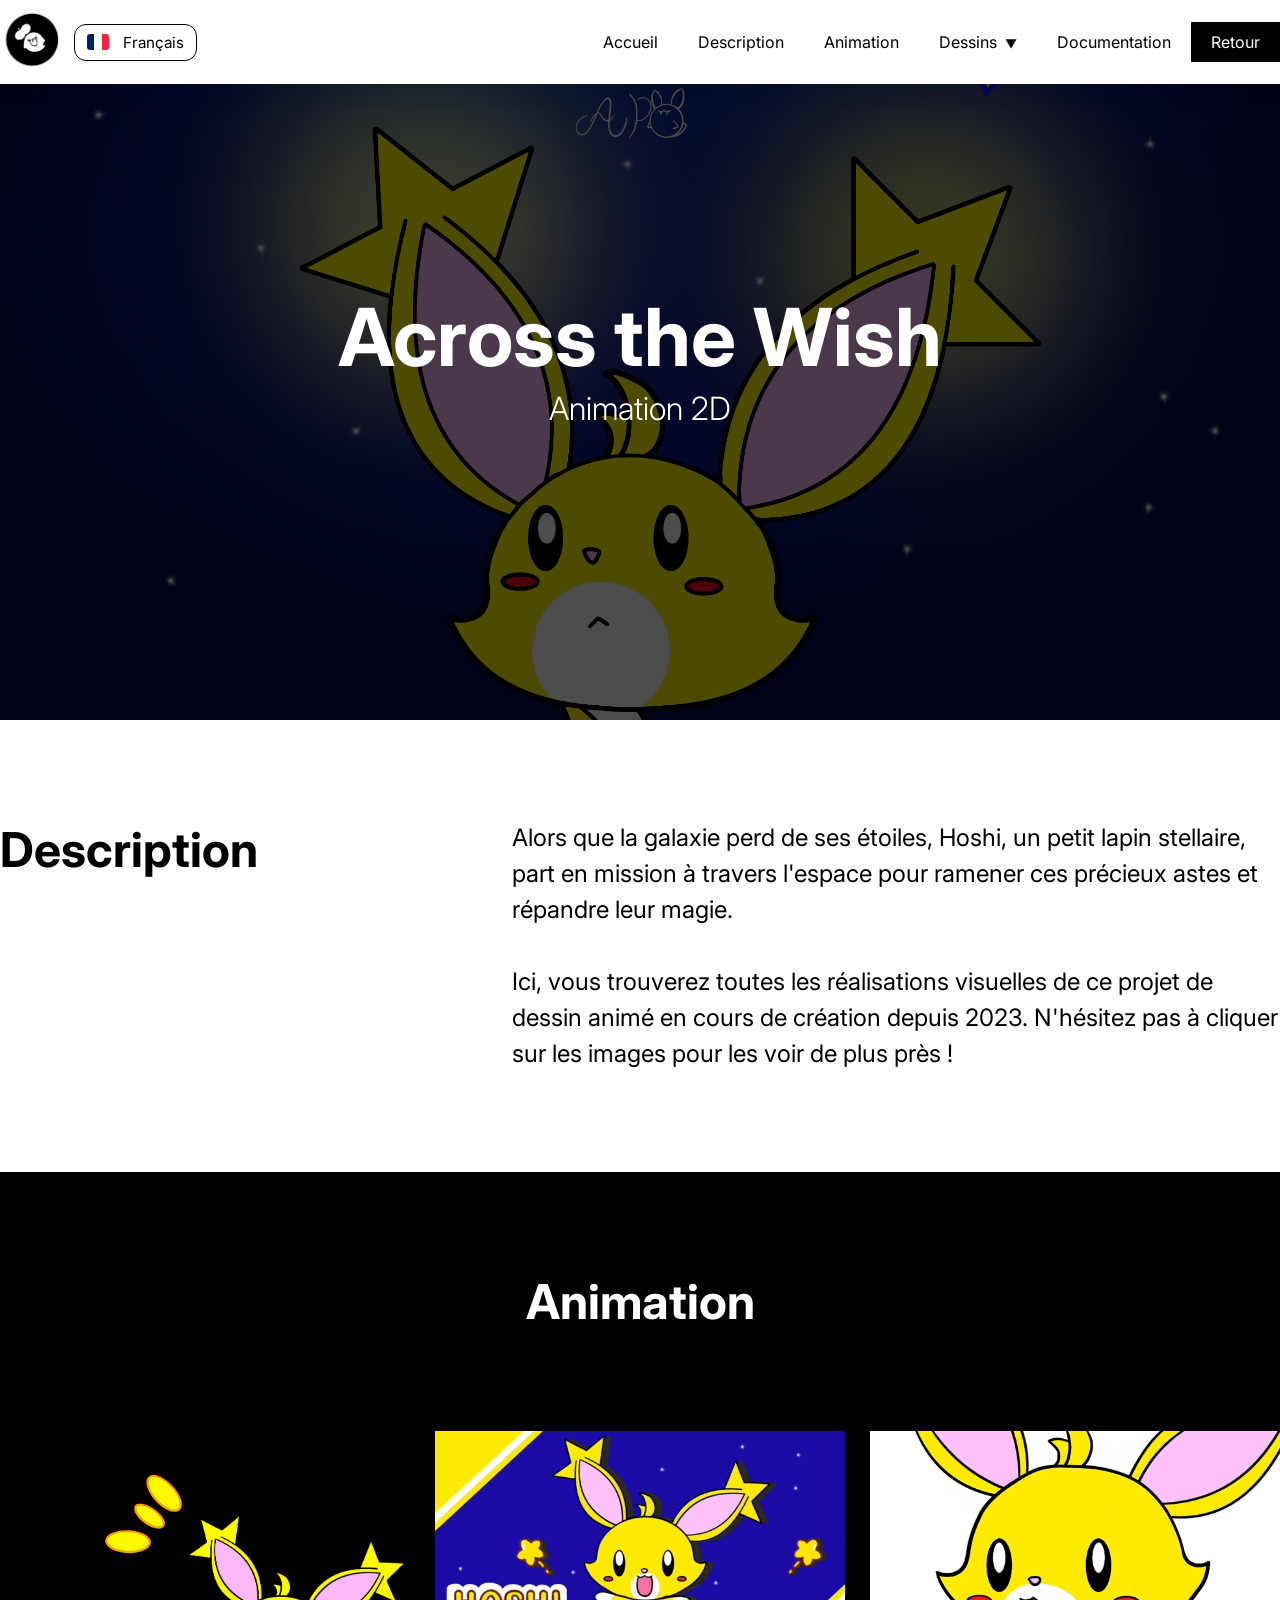
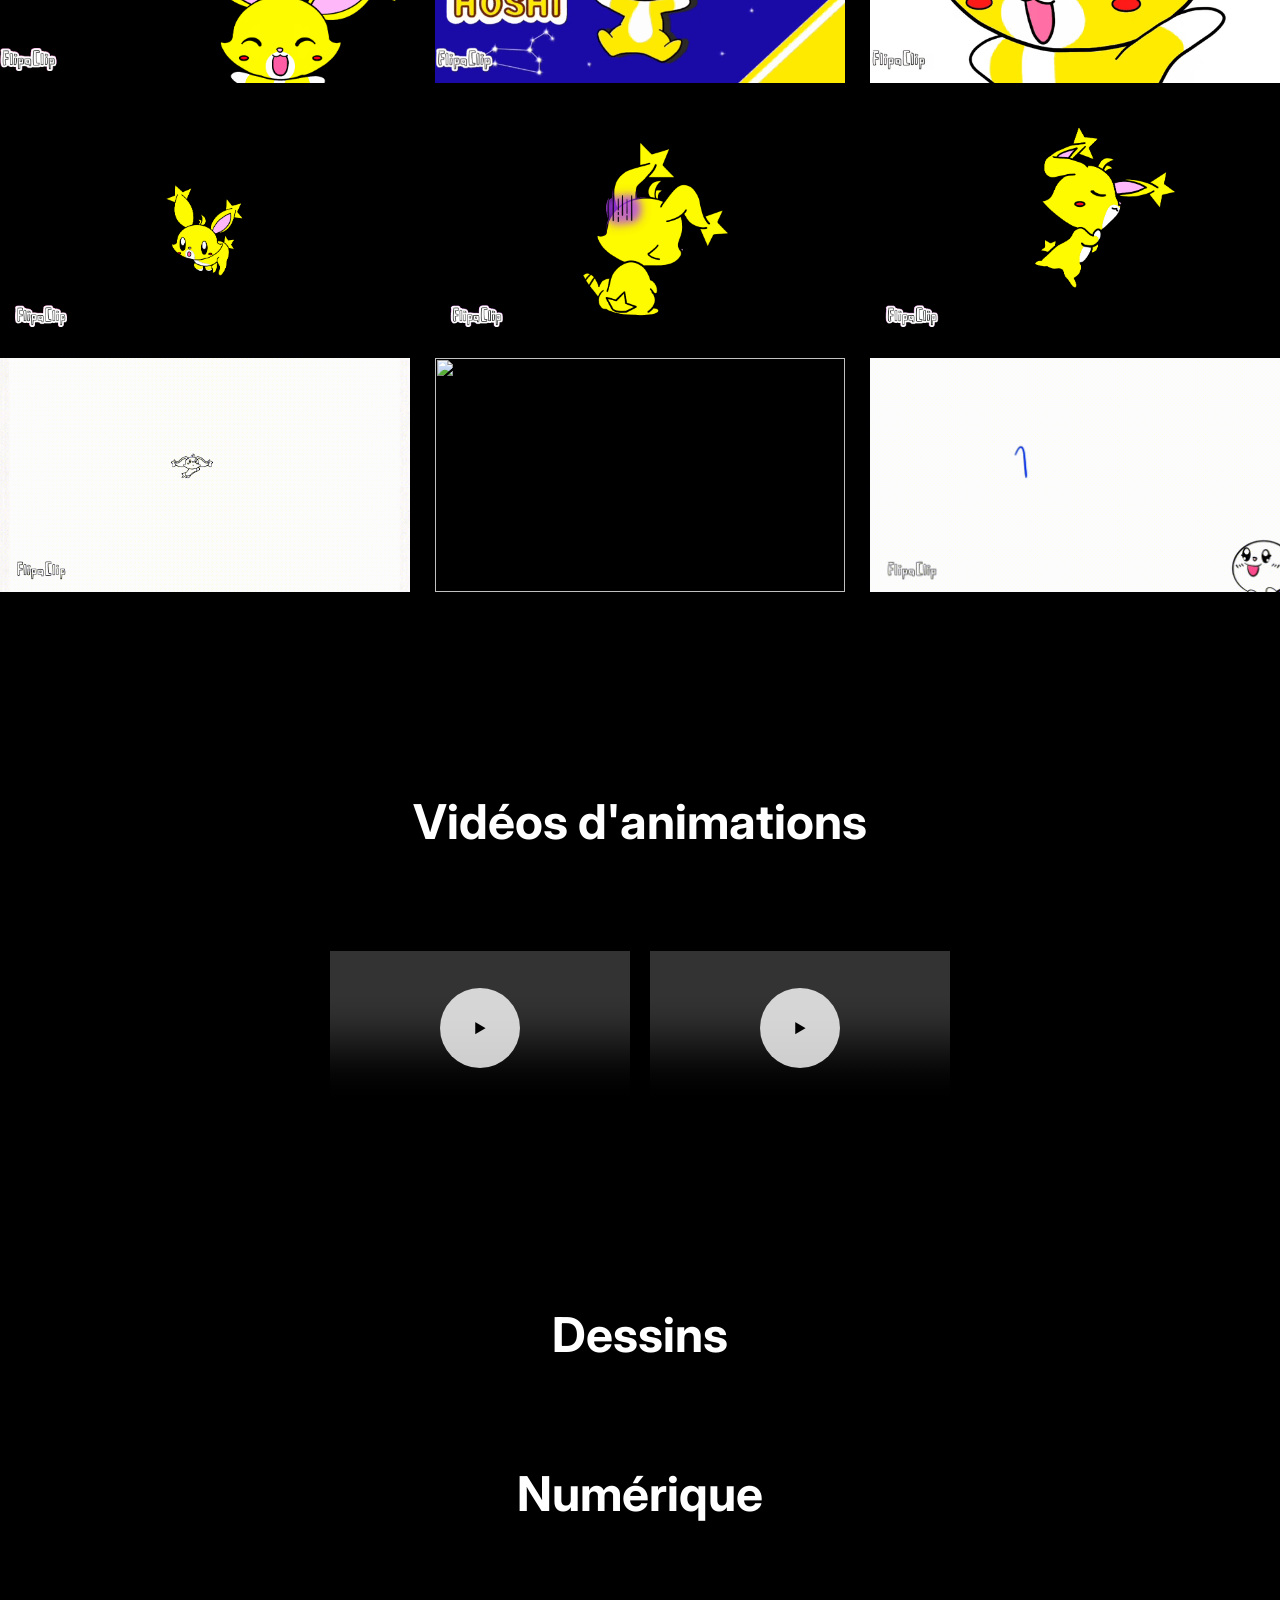
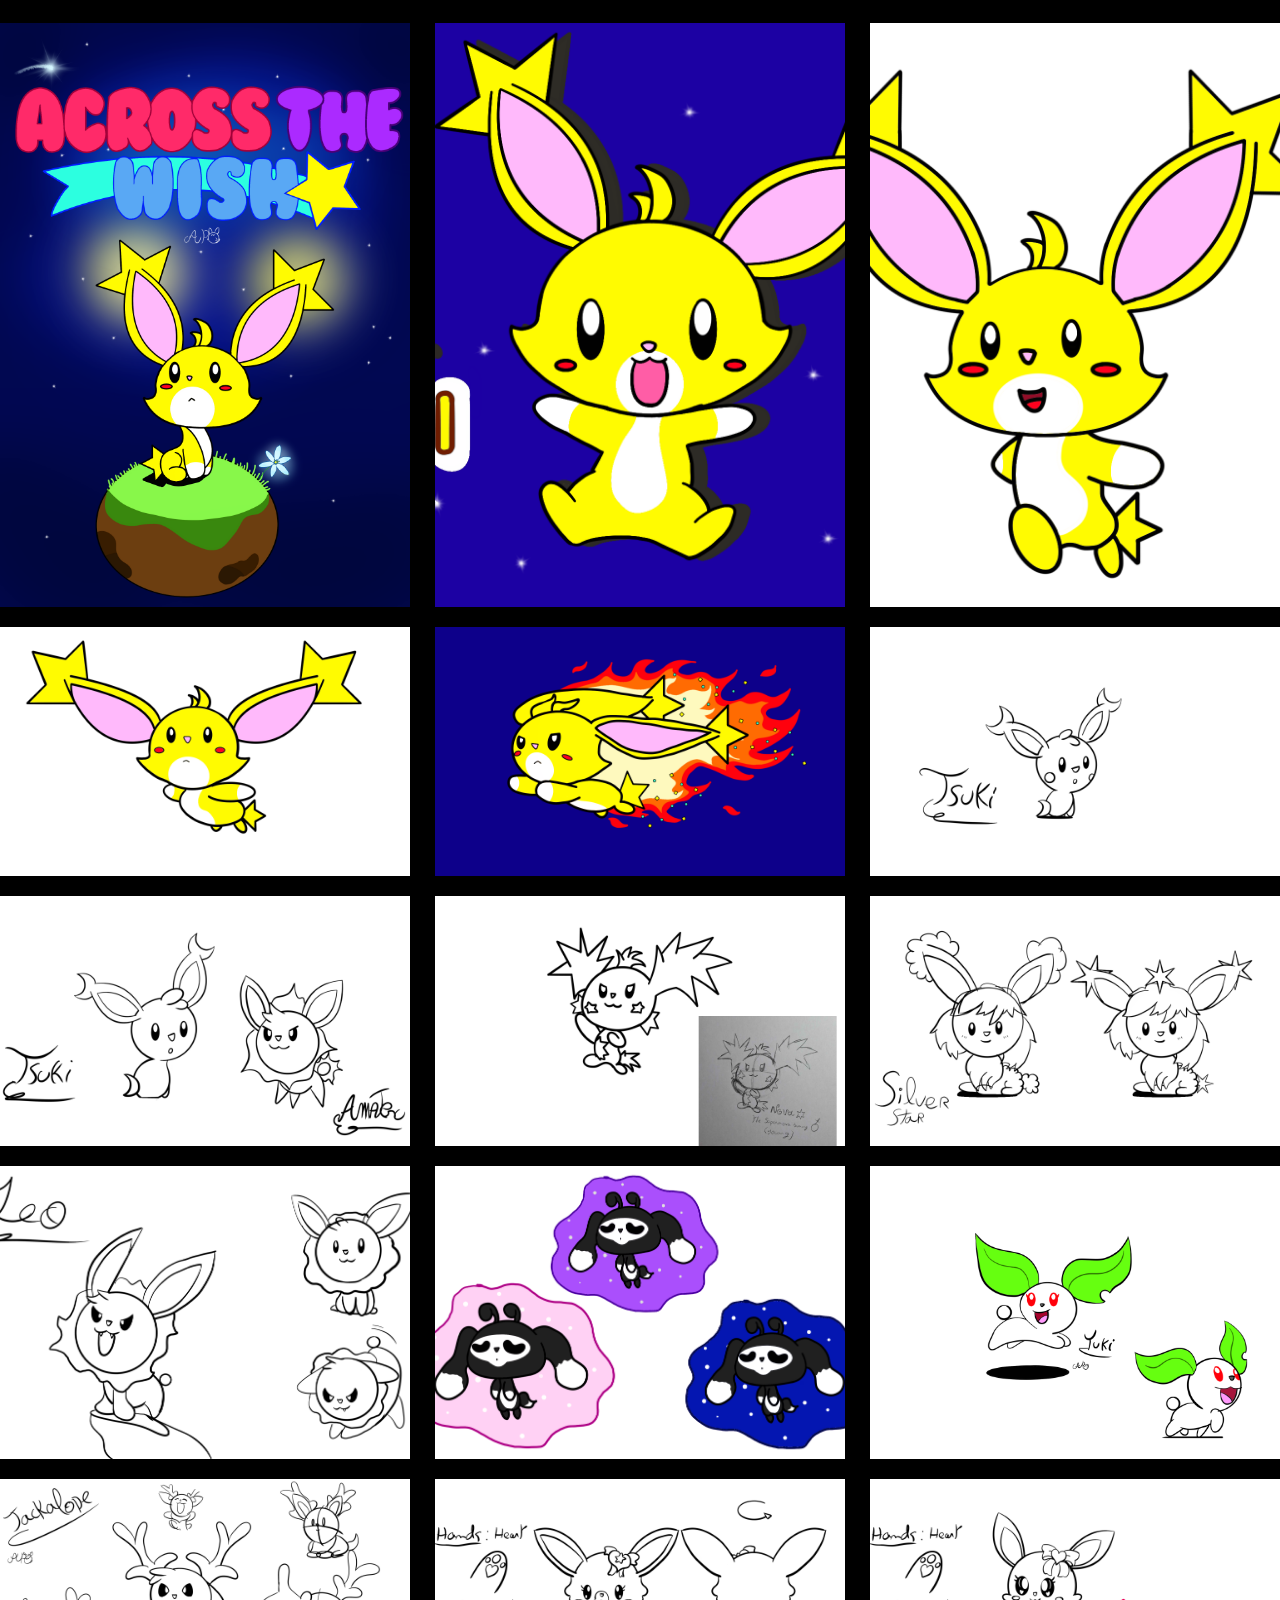
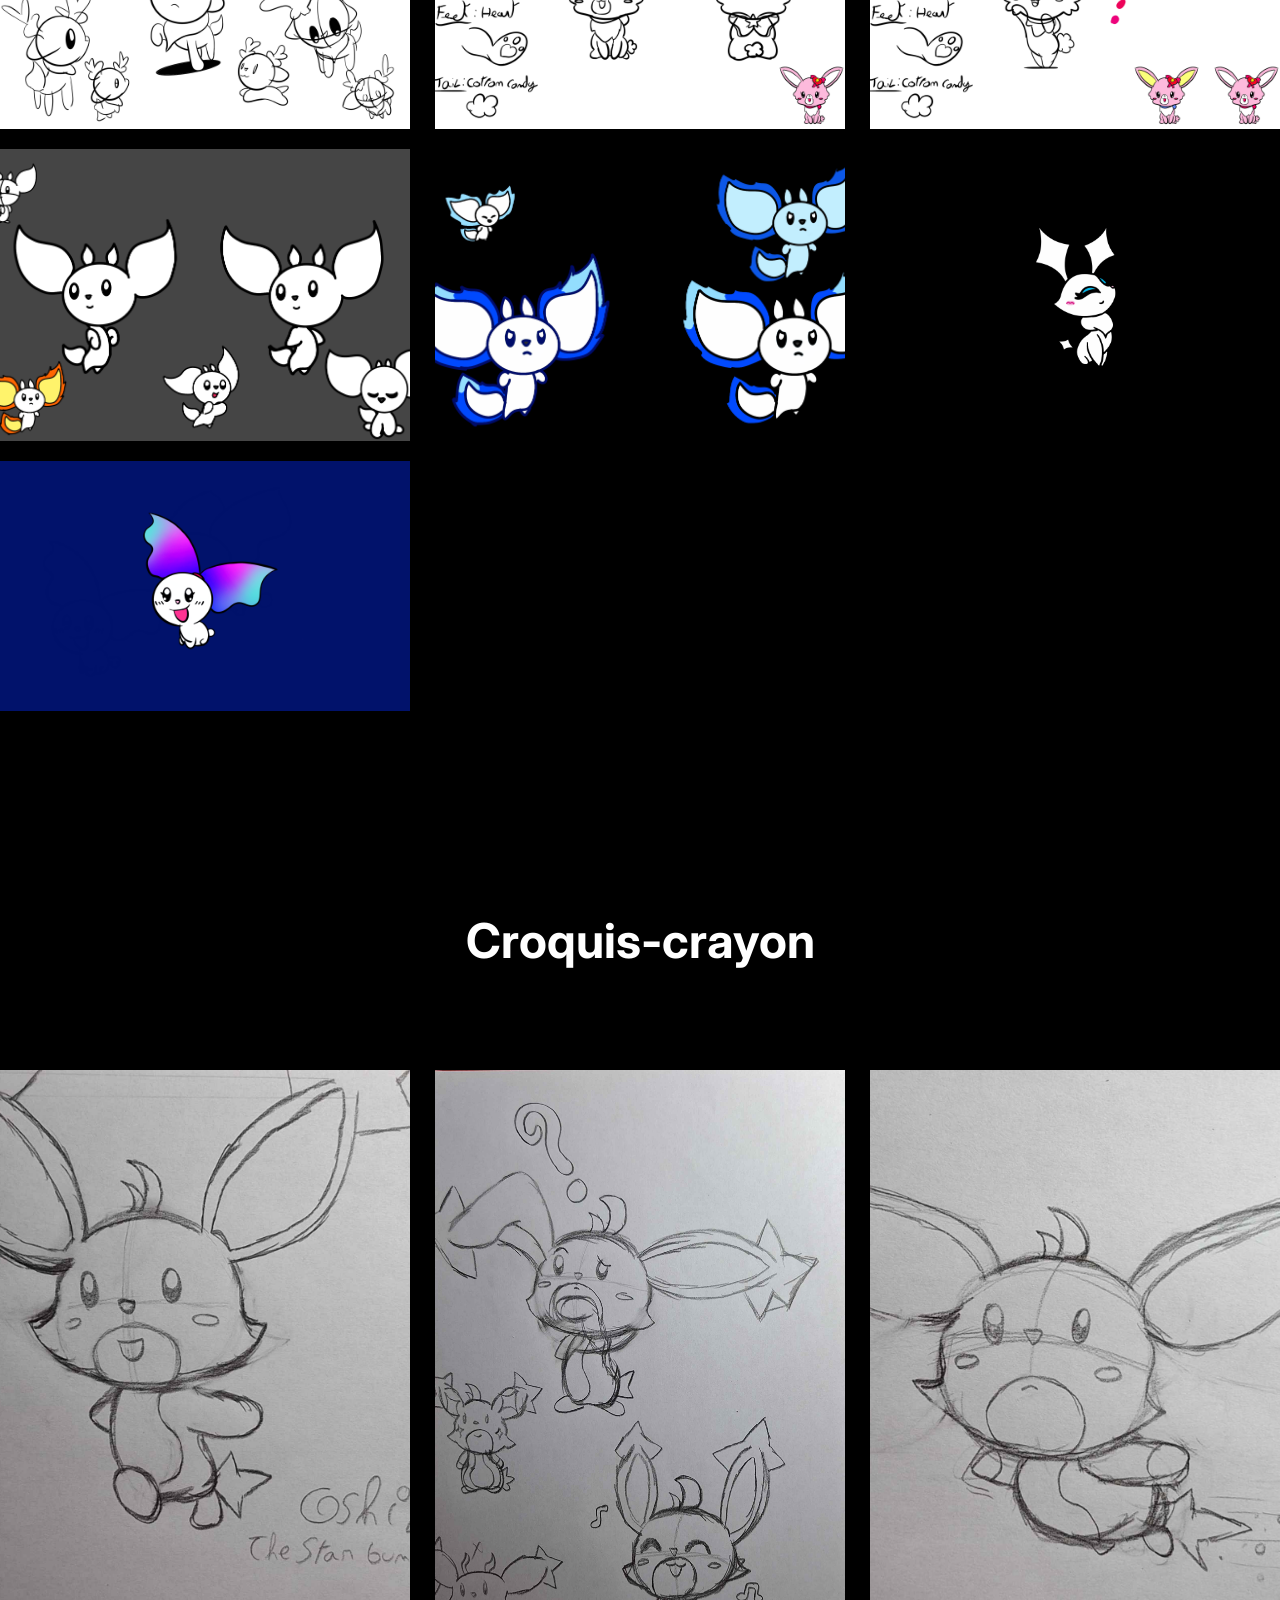
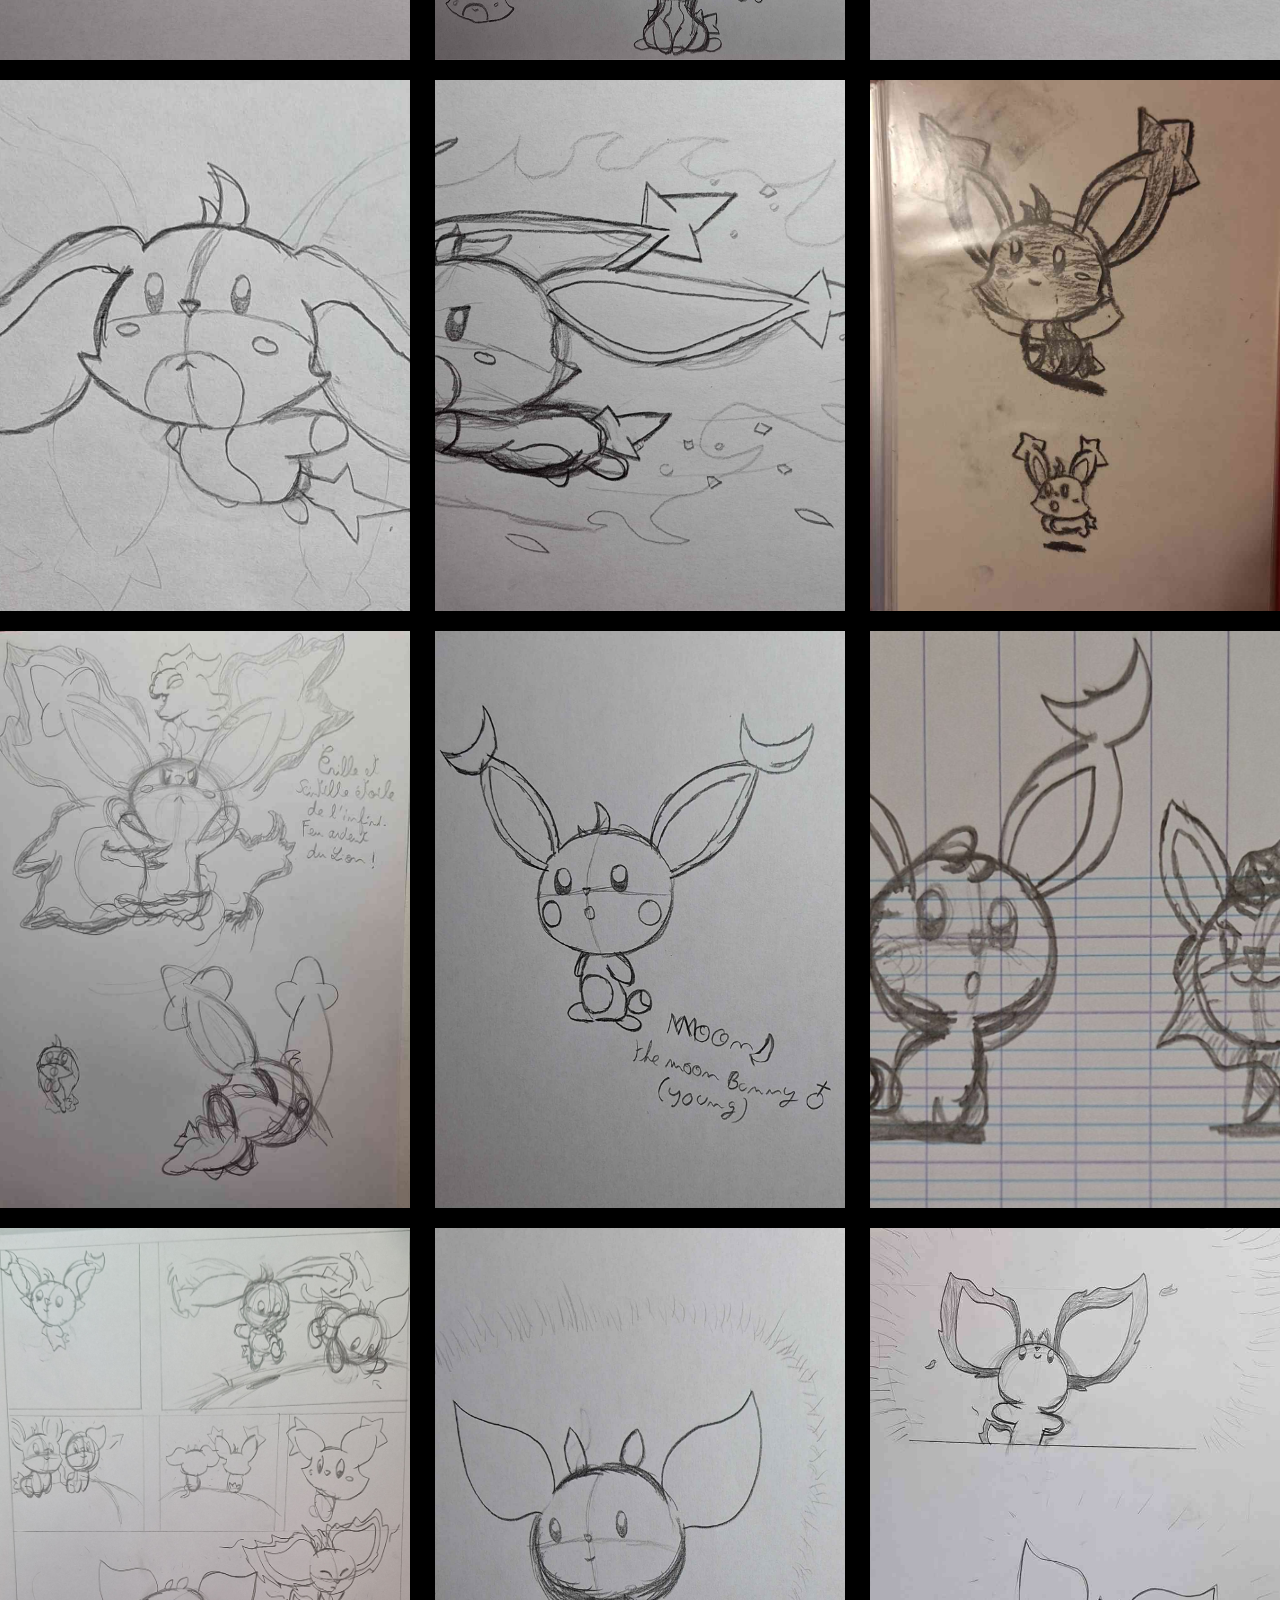
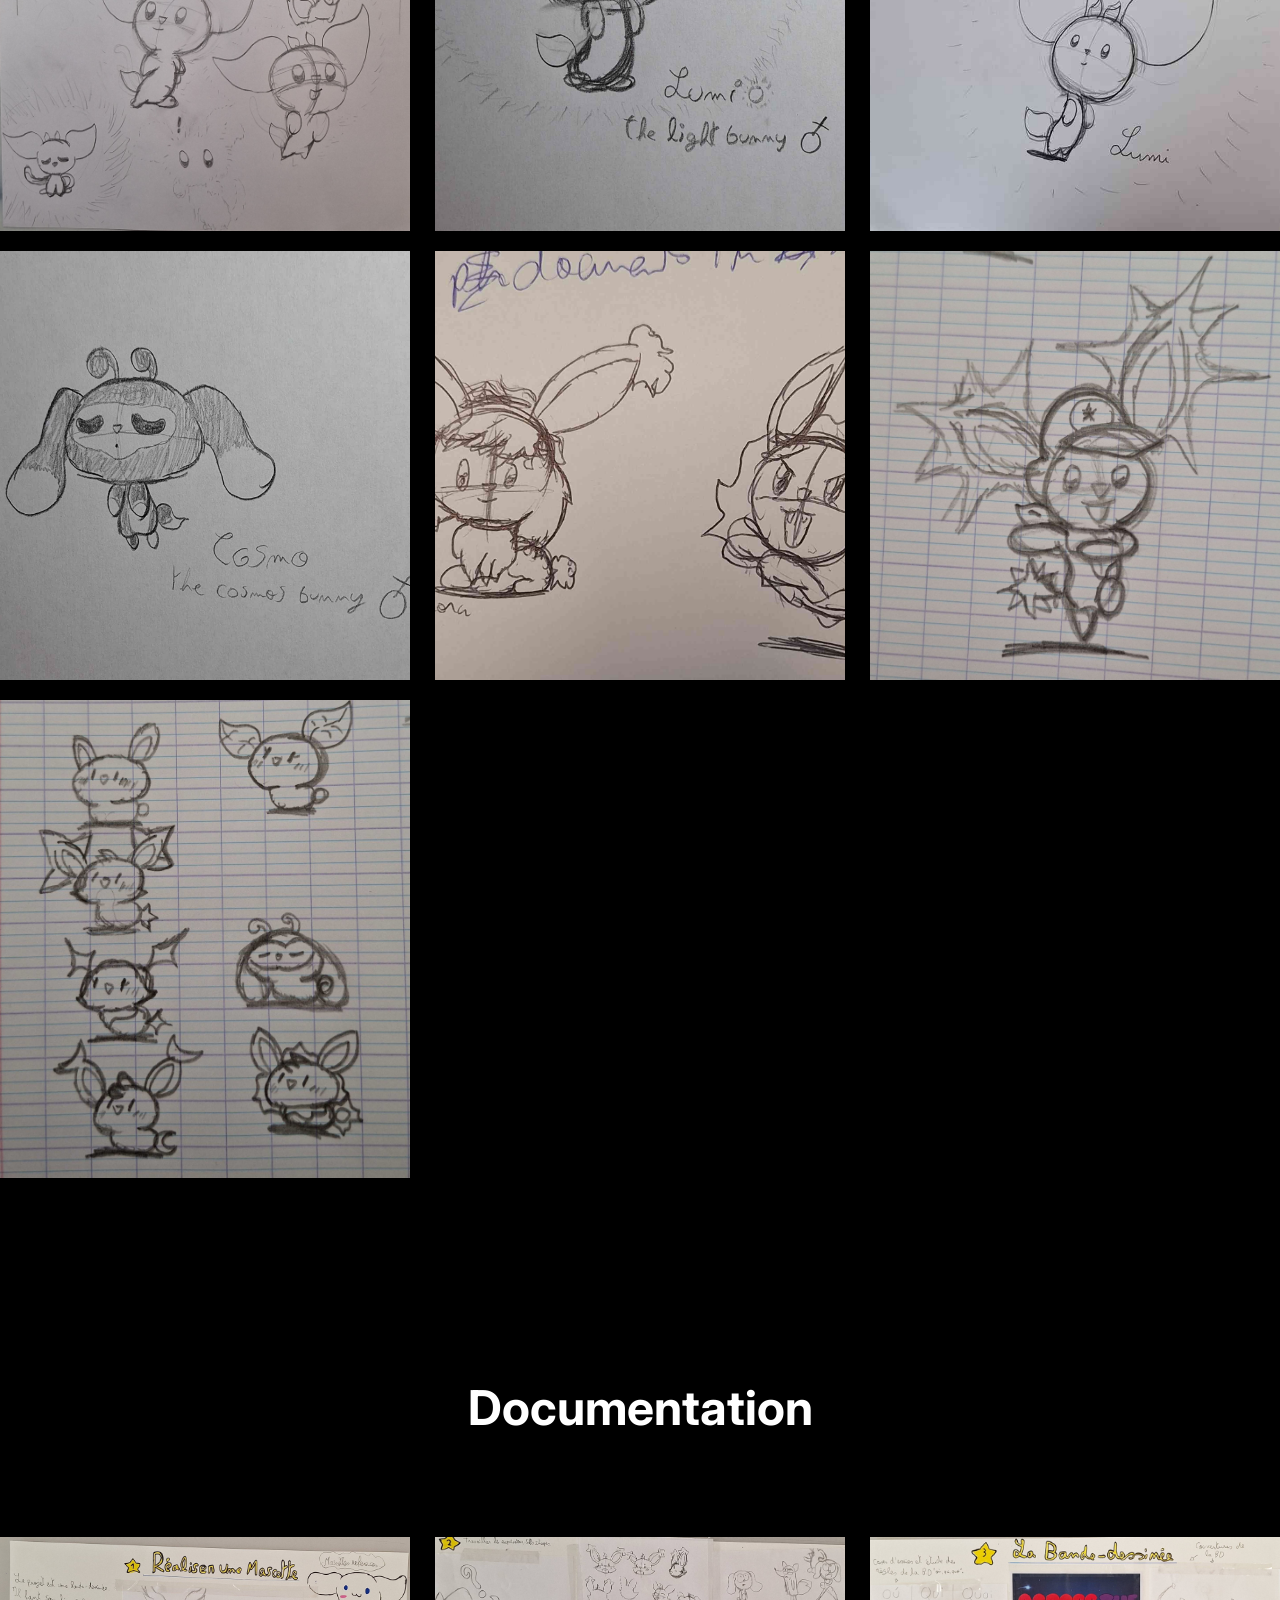
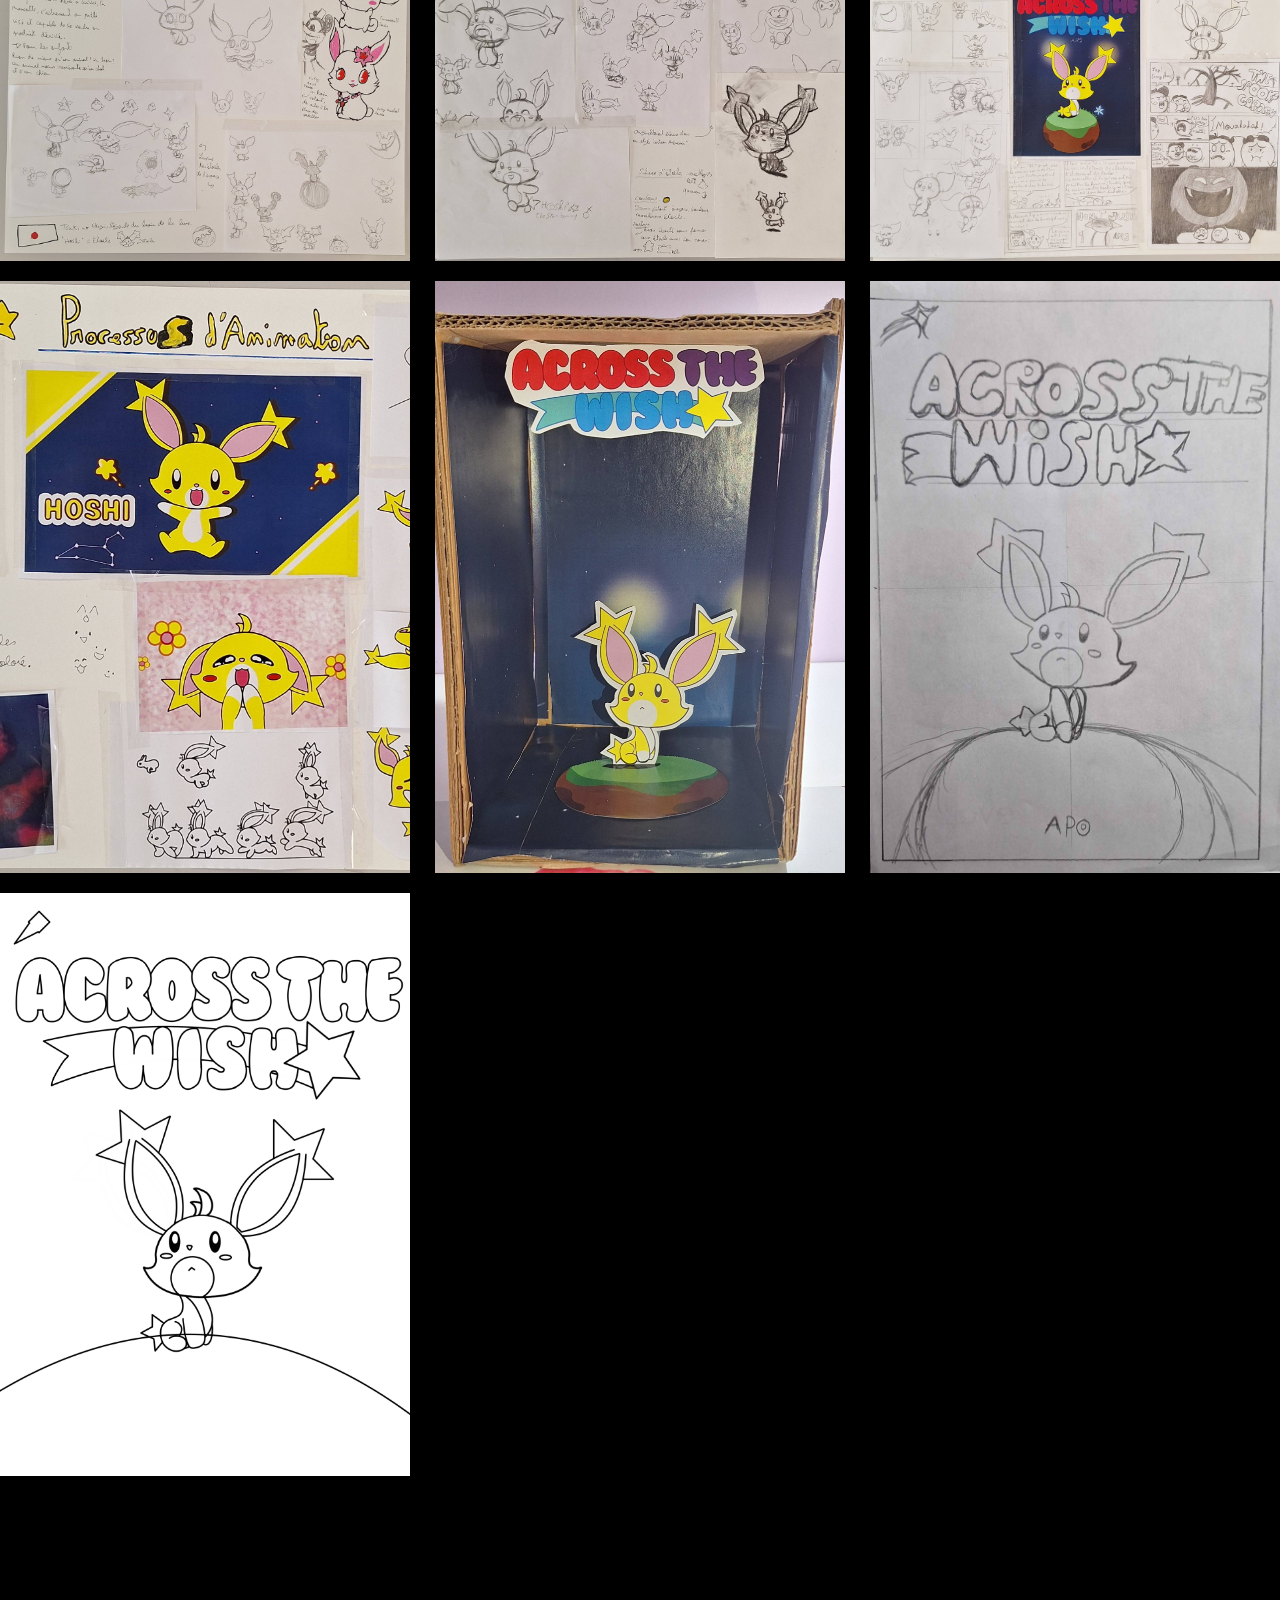
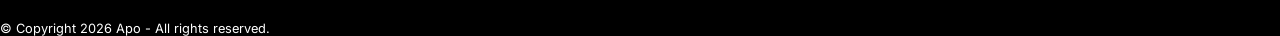
==== commit fdbad739: "Update Gallery_1.html" ====
--- a/Gallery_1.html
+++ b/Gallery_1.html
@@ -9,8 +9,7 @@
         <link rel="stylesheet" href="https://fonts.googleapis.com/css2?family=Material+Symbols+Outlined:opsz,wght,FILL,GRAD@20..48,100..700,0..1,-50..200&icon_names=home" />
         <link rel="stylesheet" href="https://fonts.googleapis.com/css2?family=Material+Symbols+Outlined:opsz,wght,FILL,GRAD@24,400,0,0&icon_names=palette" />
         <link rel="stylesheet" href="styles/styles.css" type="text/css">
-        <script src="https://cdn.weglot.com/weglot.min.js"></script>
-        <script src="js/weglot-init.js"></script>
+        <script src="js/translator-init.js"></script>
     </head>
     <body>
         <header>
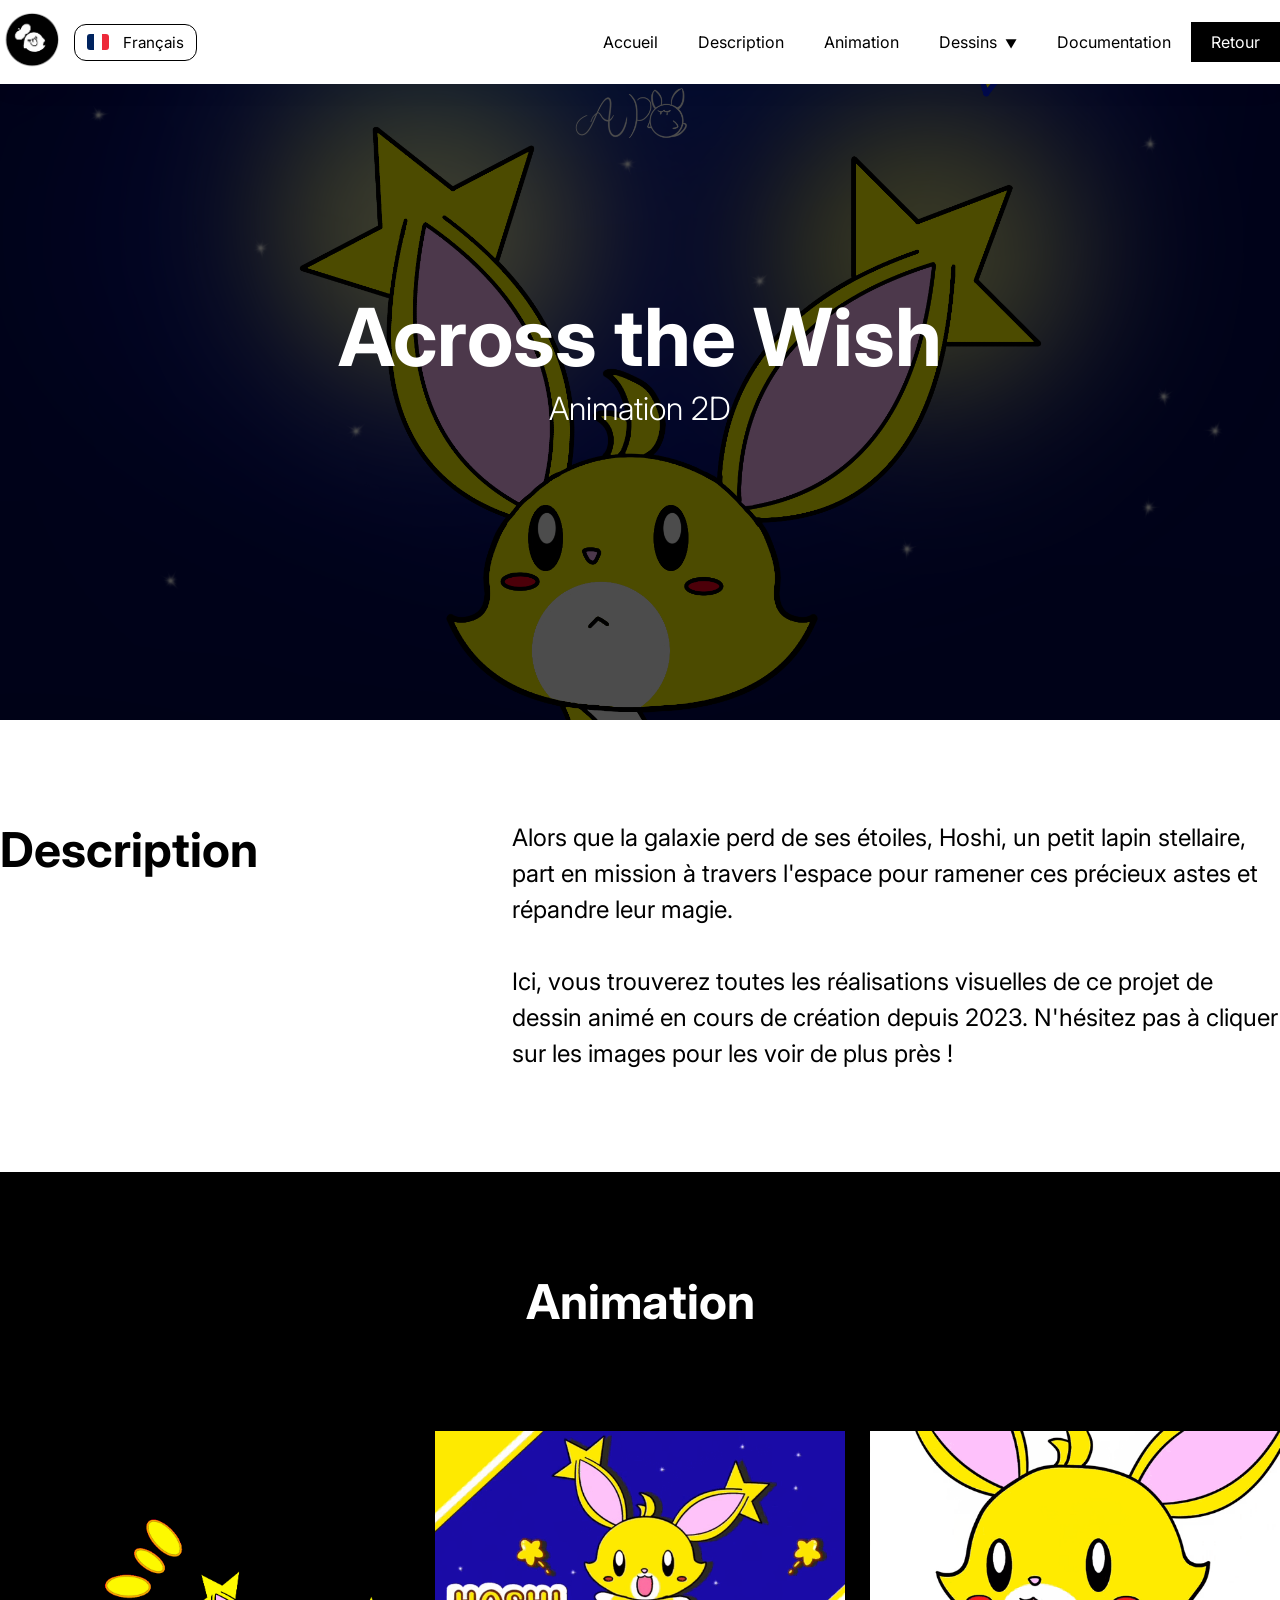
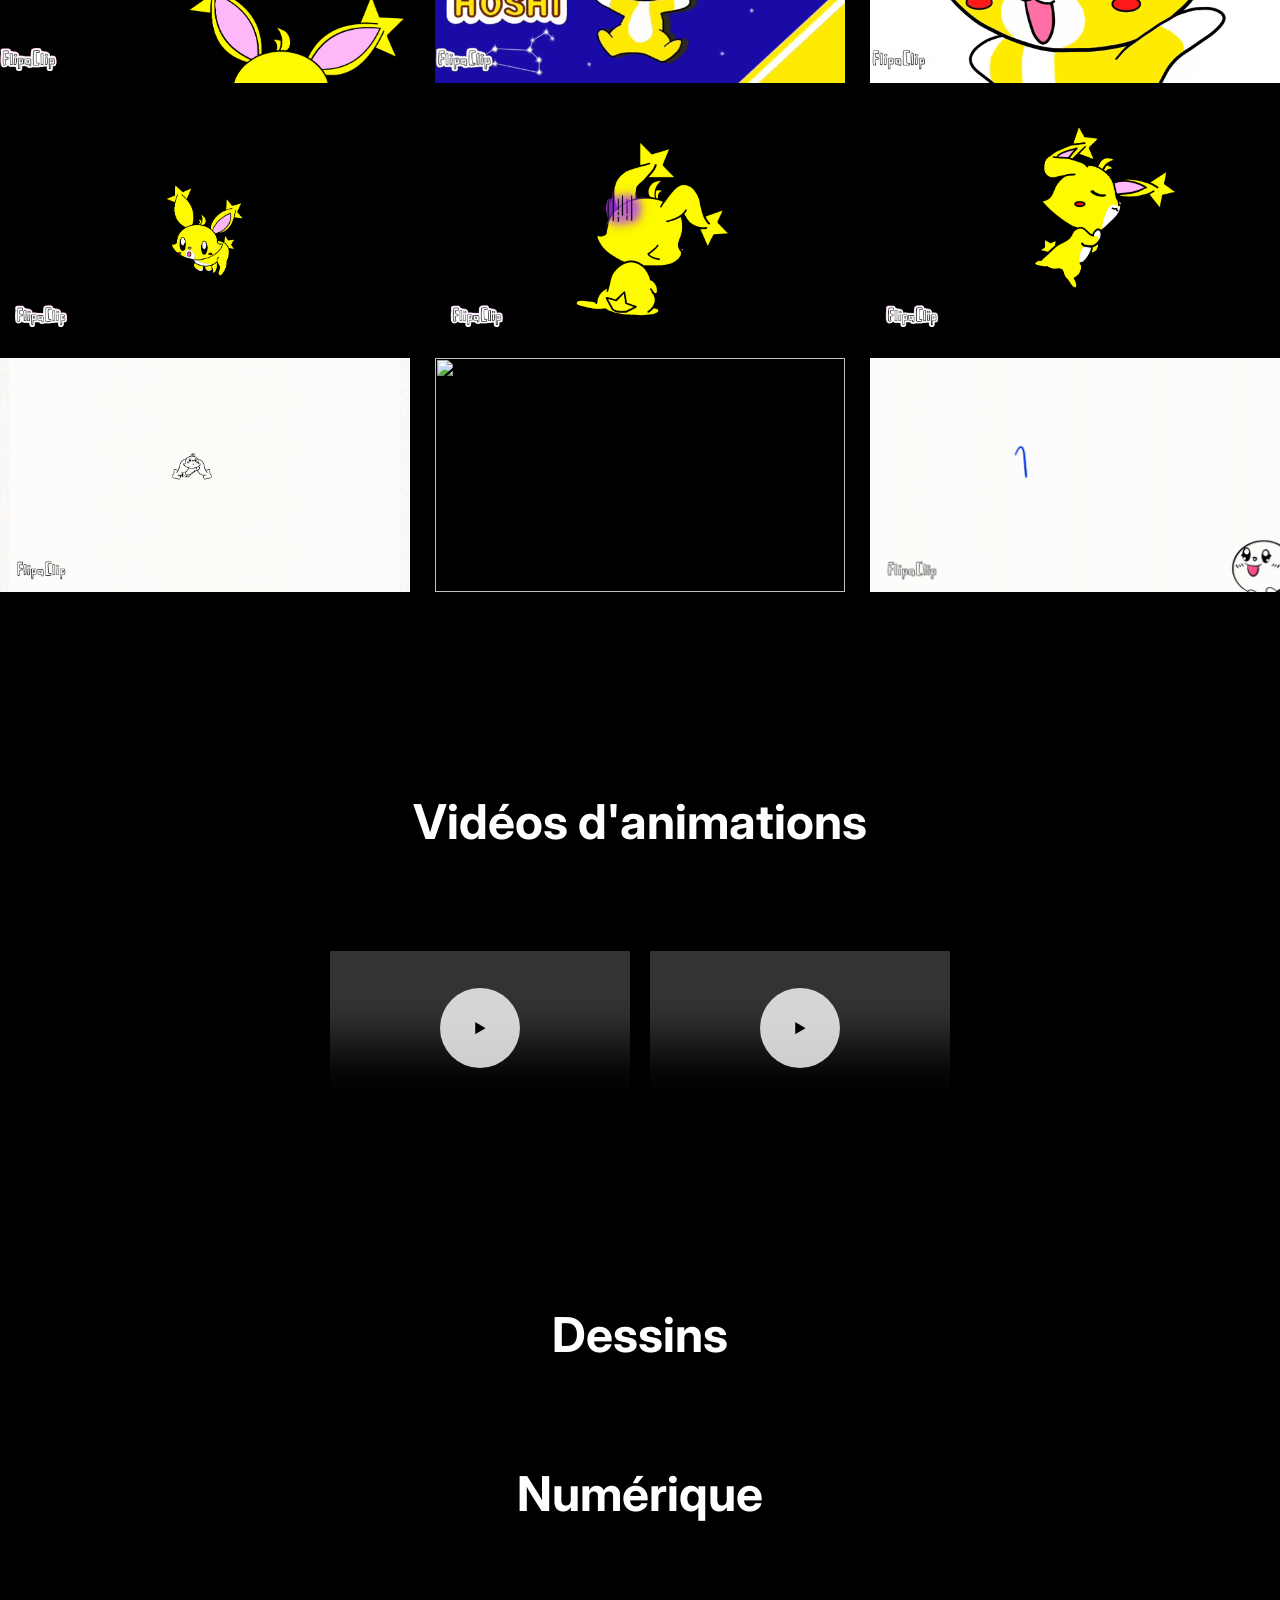
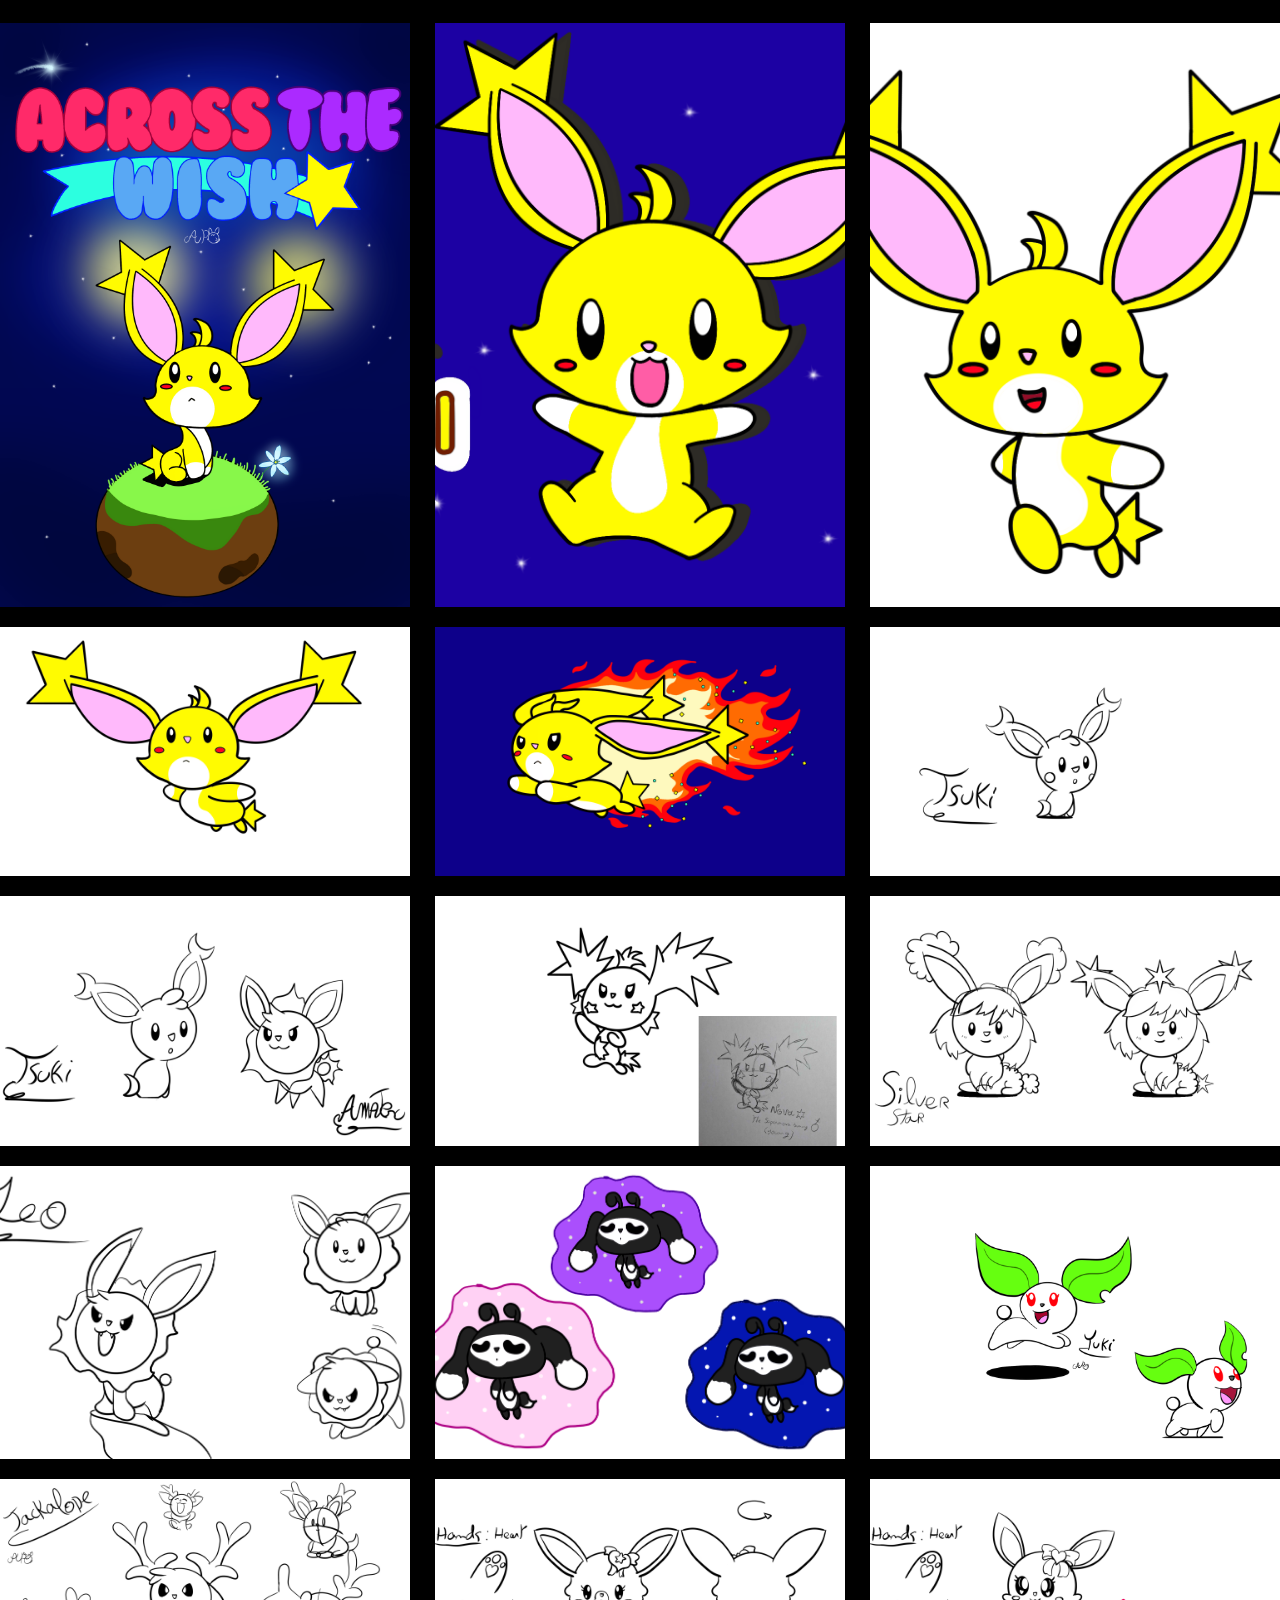
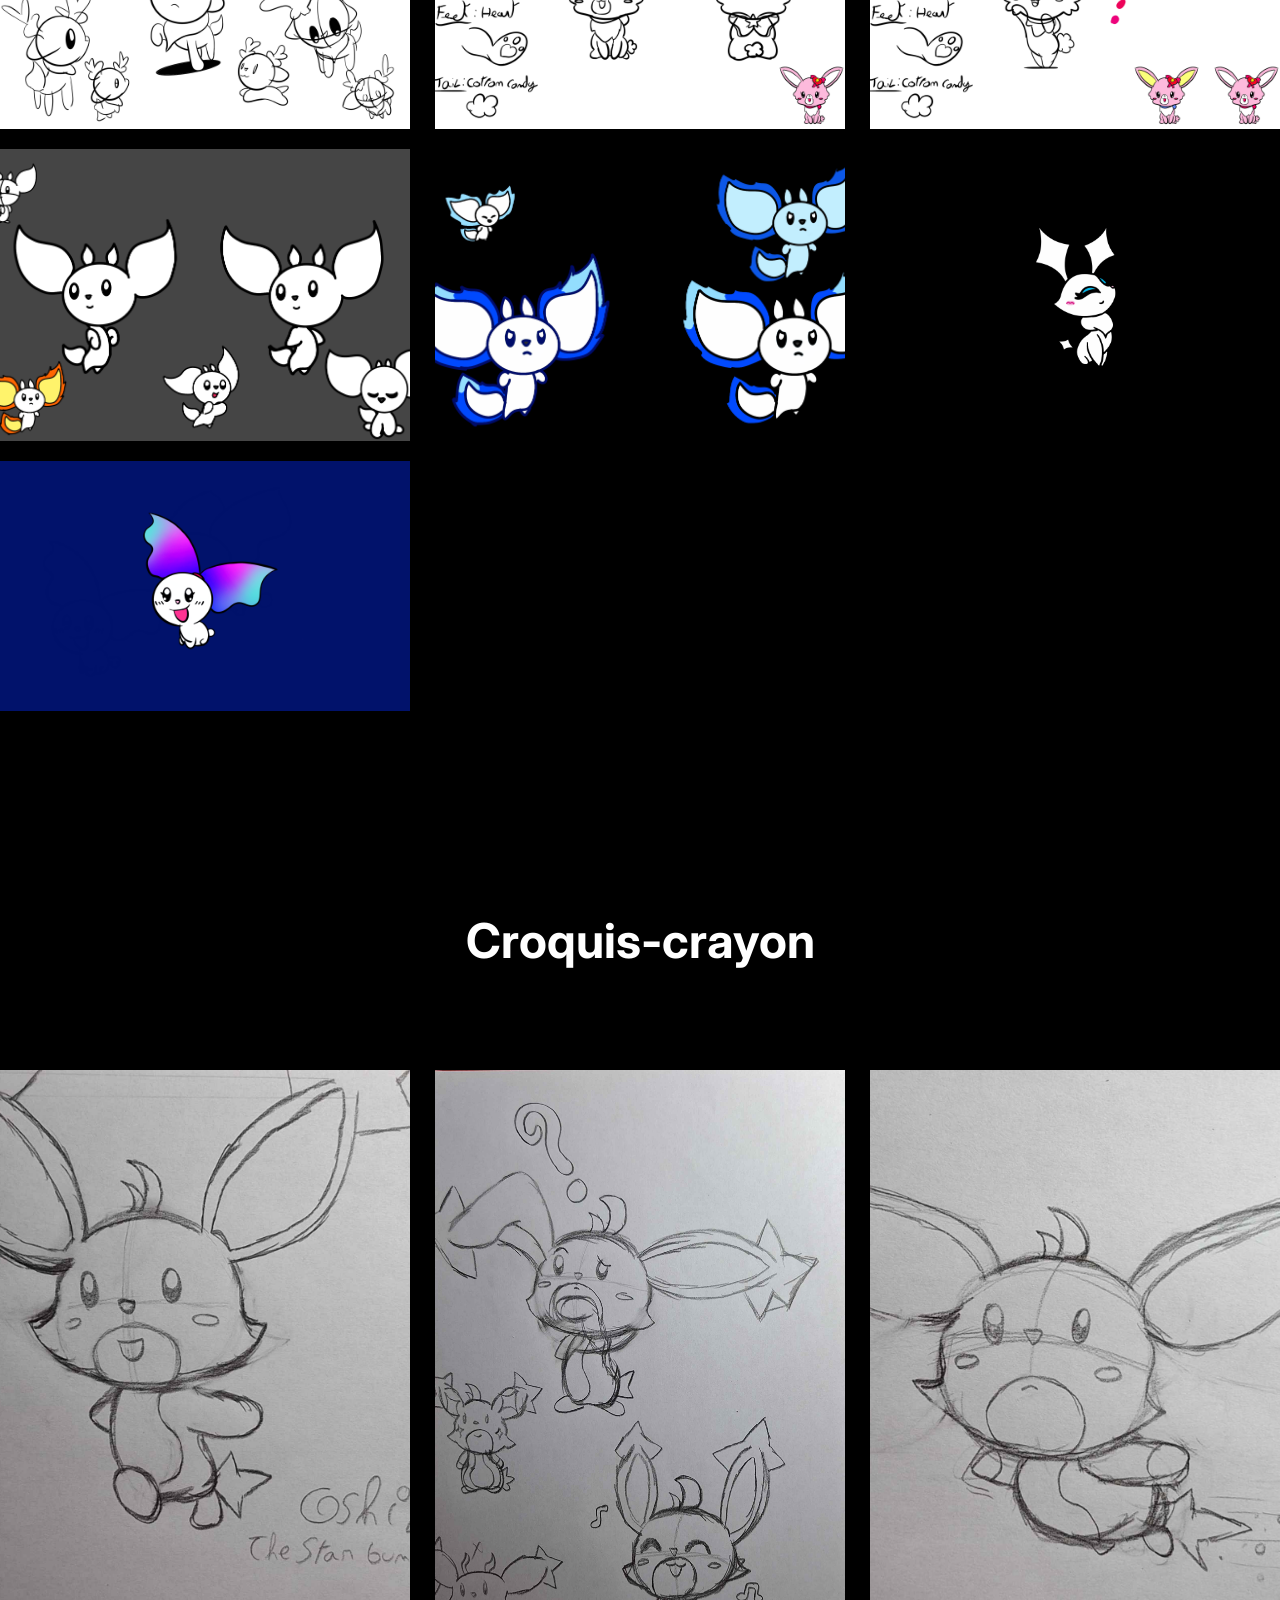
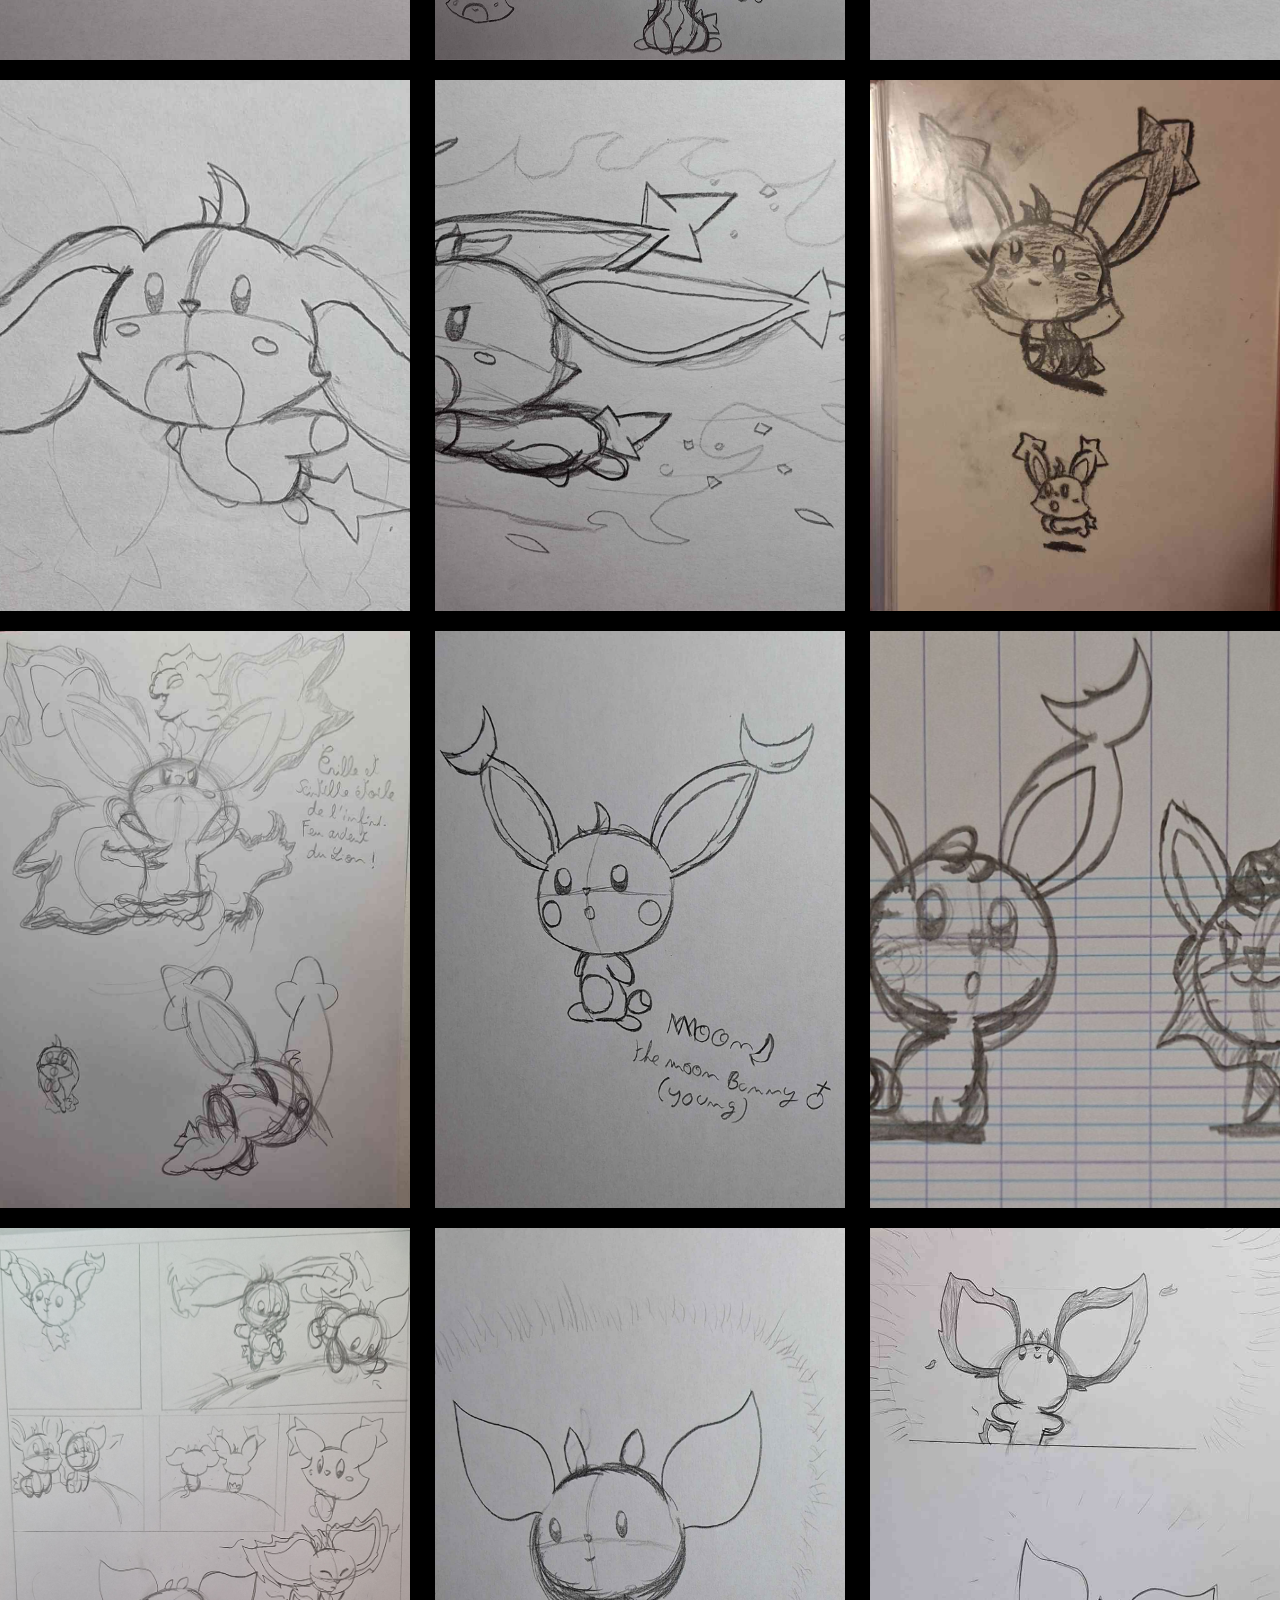
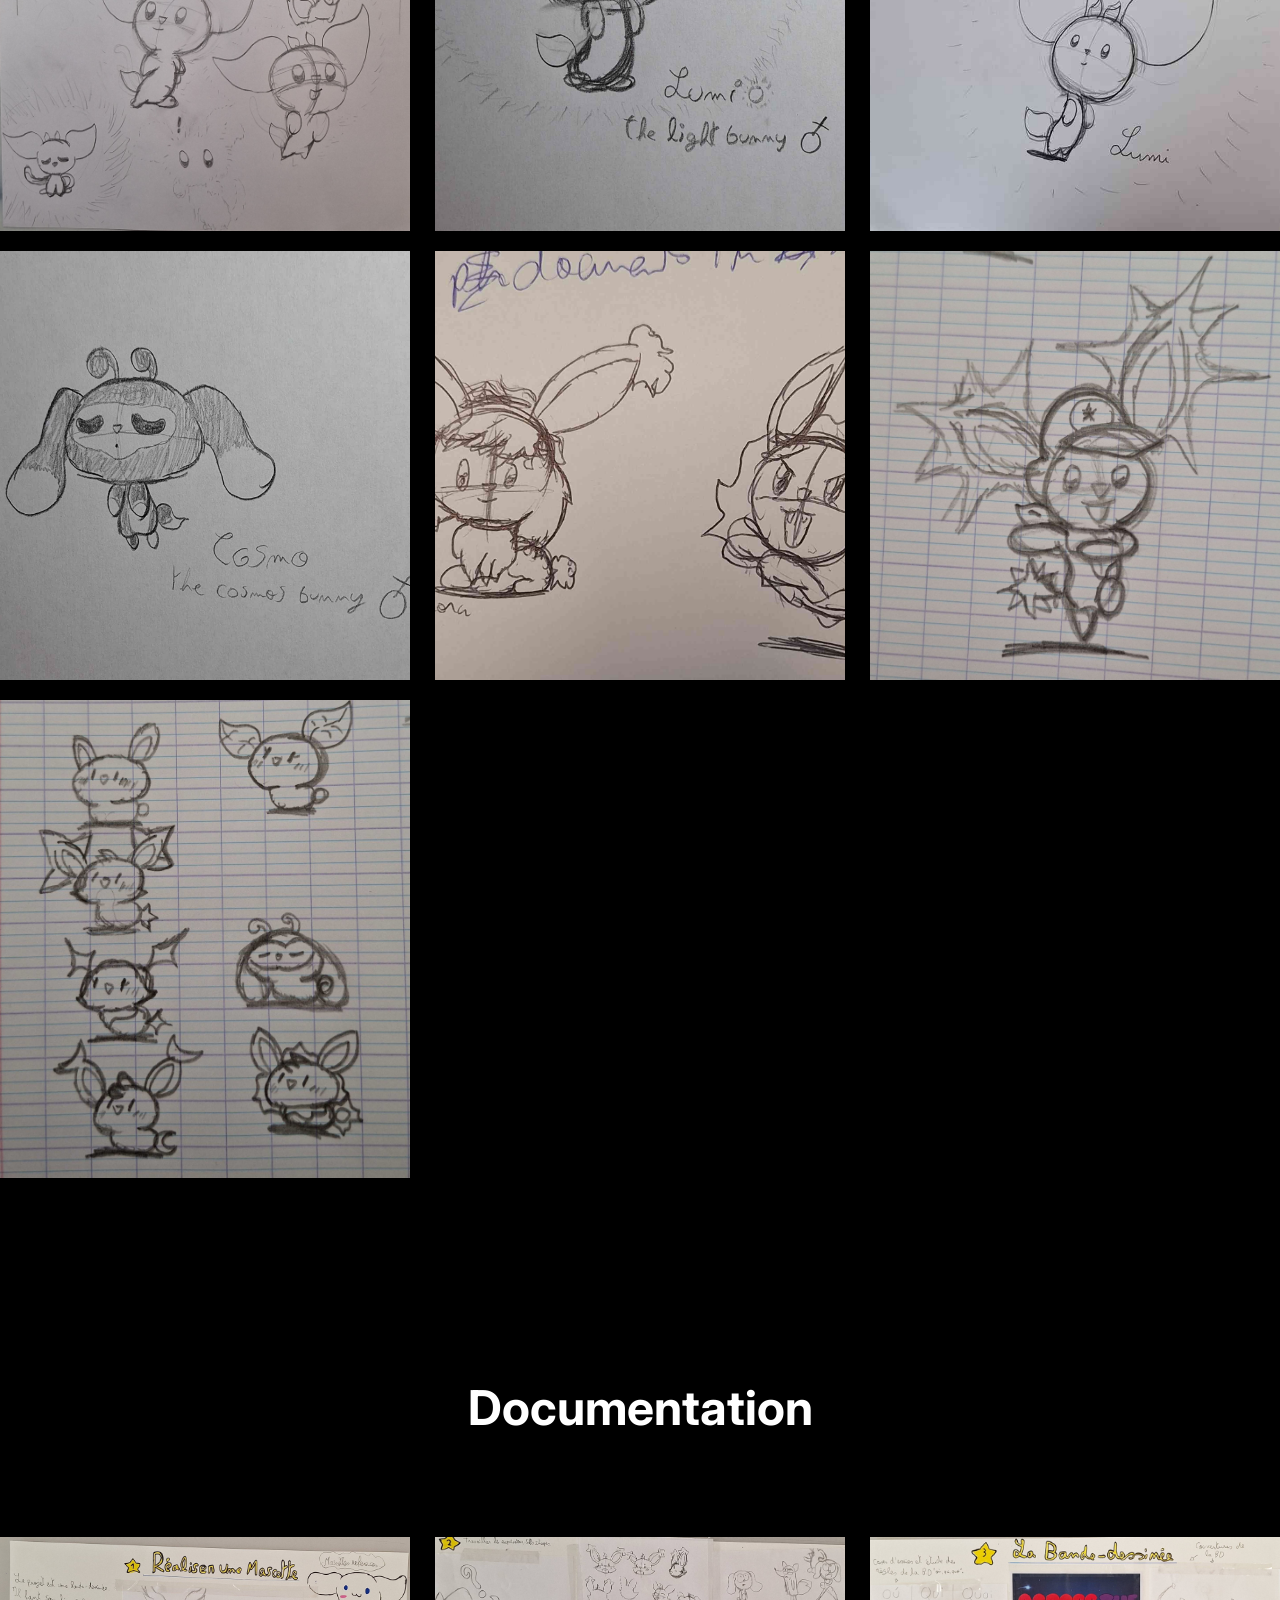
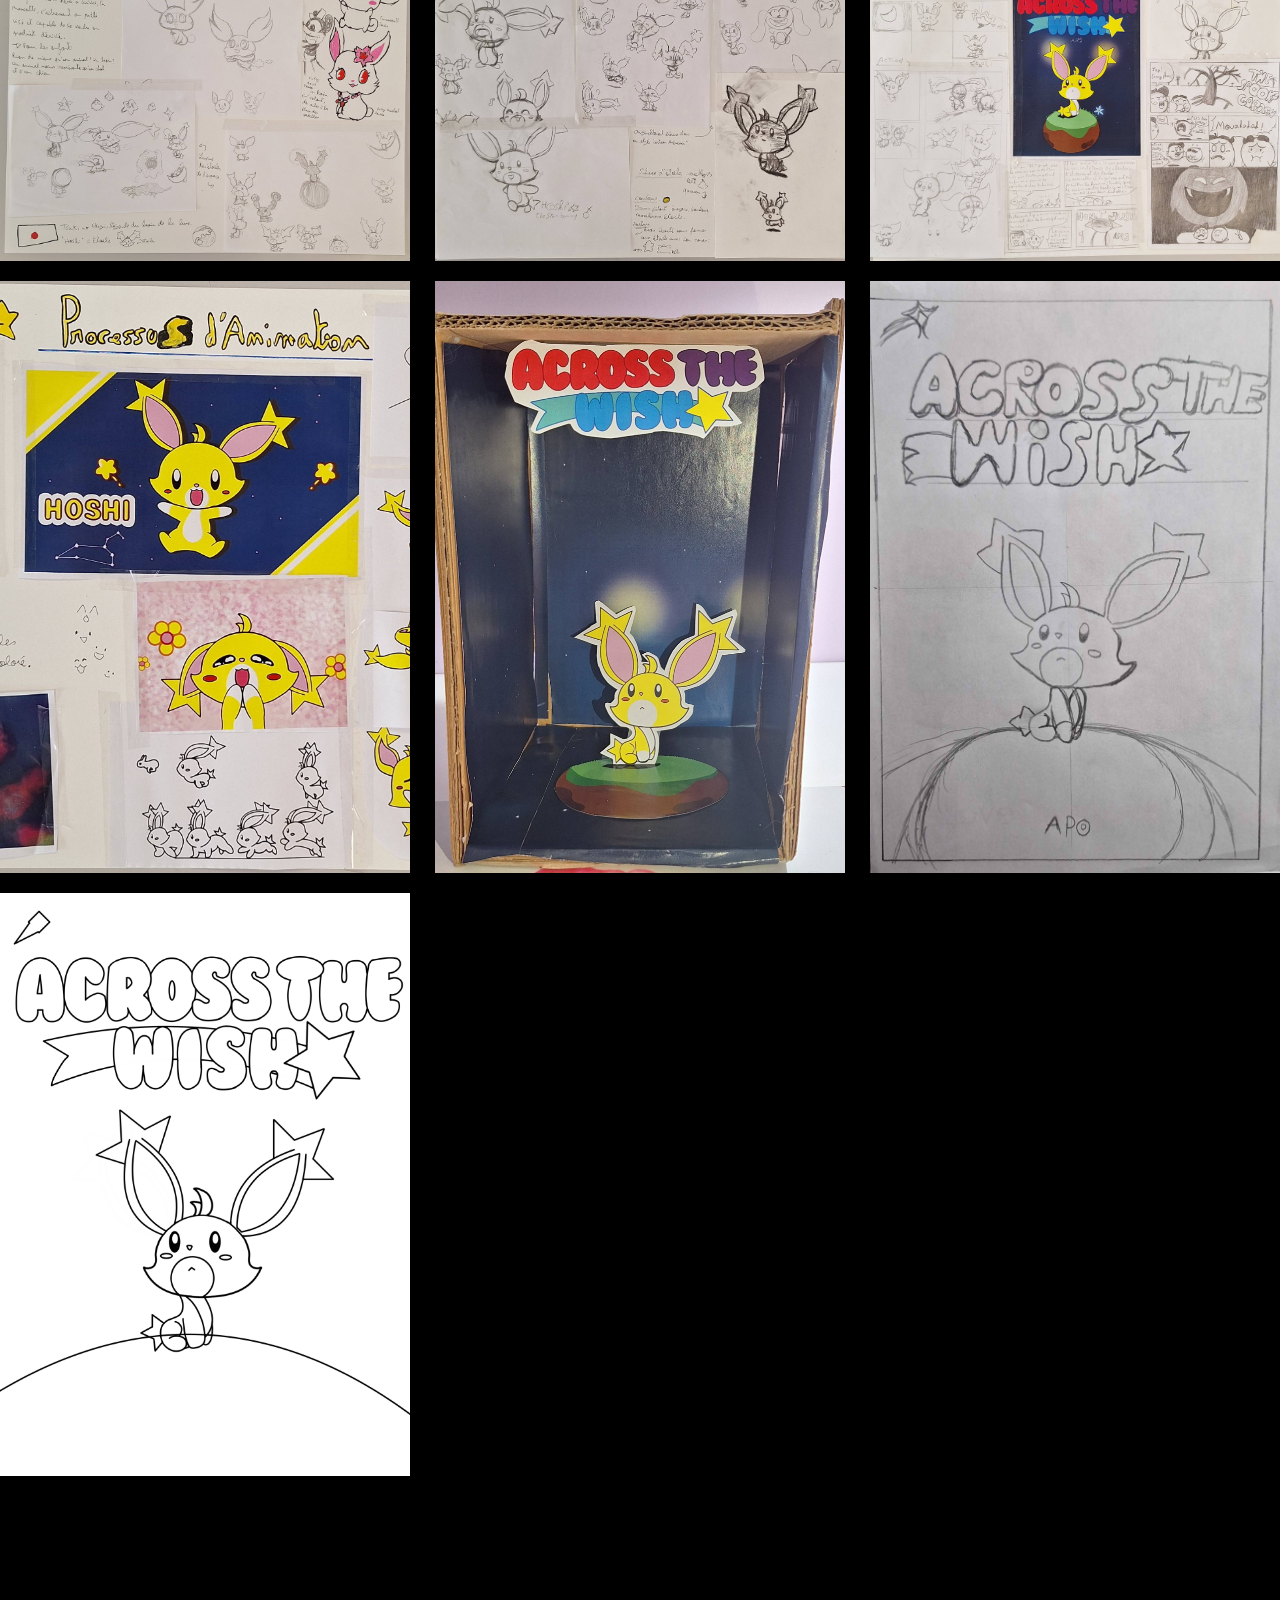
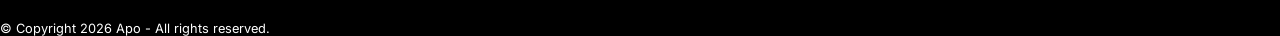
==== commit ce68f845: "Update Gallery_1.html" ====
--- a/Gallery_1.html
+++ b/Gallery_1.html
@@ -9,7 +9,8 @@
         <link rel="stylesheet" href="https://fonts.googleapis.com/css2?family=Material+Symbols+Outlined:opsz,wght,FILL,GRAD@20..48,100..700,0..1,-50..200&icon_names=home" />
         <link rel="stylesheet" href="https://fonts.googleapis.com/css2?family=Material+Symbols+Outlined:opsz,wght,FILL,GRAD@24,400,0,0&icon_names=palette" />
         <link rel="stylesheet" href="styles/styles.css" type="text/css">
-        <script src="js/translator-init.js"></script>
+        <script src="https://cdn.weglot.com/weglot.min.js"></script>
+        <script src="js/weglot-init.js"></script>
     </head>
     <body>
         <header>
@@ -28,8 +29,12 @@
                                     <span class="lang-label">Français</span>
                                 </button>
                                 <ul class="lang-dropdown" role="listbox">
-                                    <li><button class="lang-btn" data-lang="fr" id="btn-fr" type="button">Français</button></li>
-                                    <li><button class="lang-btn" data-lang="en" id="btn-en" type="button">Anglais</button></li>
+                                    <li>
+                                        <a class="lang-btn" href="index.html">Français</a>
+                                    </li>
+                                    <li>
+                                        <a class="lang-btn" href="Eng/Gallery_1Eng.html">English</a>
+                                    </li>
                                 </ul>
                             </li>
                         </ul>
--- a/styles/styles.css
+++ b/styles/styles.css
@@ -922,3 +922,13 @@
 }
 
 .flex > * { min-width: 0; }
+
+
+.lang-dropdown {
+    display: none;
+}
+
+.lang-dropdown.open {
+    display: block;
+}
+
